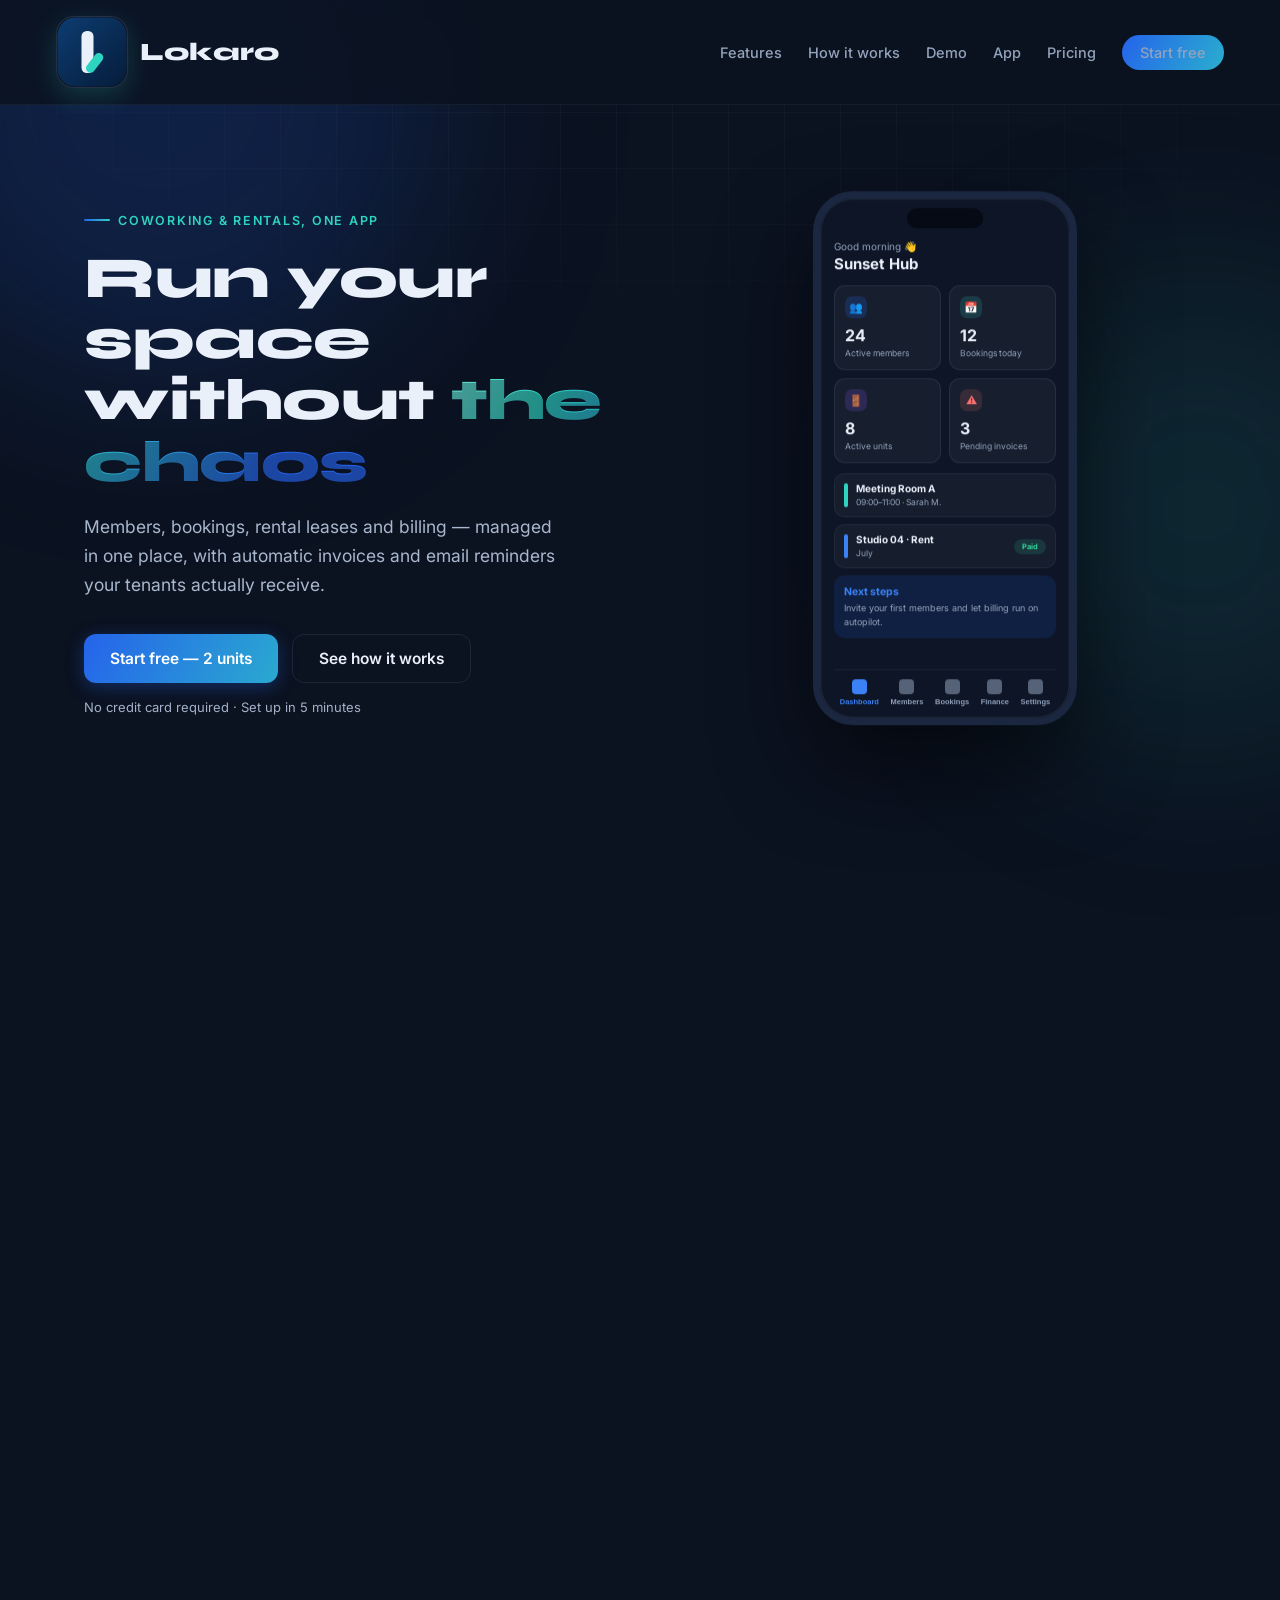
==== index.html @ dc4dde83 "feat: estrutura inicial da landing page Lokaro" ====
﻿<!DOCTYPE html>
<html lang="en">
<head>
<meta charset="UTF-8">
<meta http-equiv="refresh" content="0; url=html/index.html">
<meta name="viewport" content="width=device-width, initial-scale=1.0">
<title>Lokaro</title>
</head>
<body>
<p>Redirecting to <a href="html/index.html">html/index.html</a>...</p>
</body>
</html>
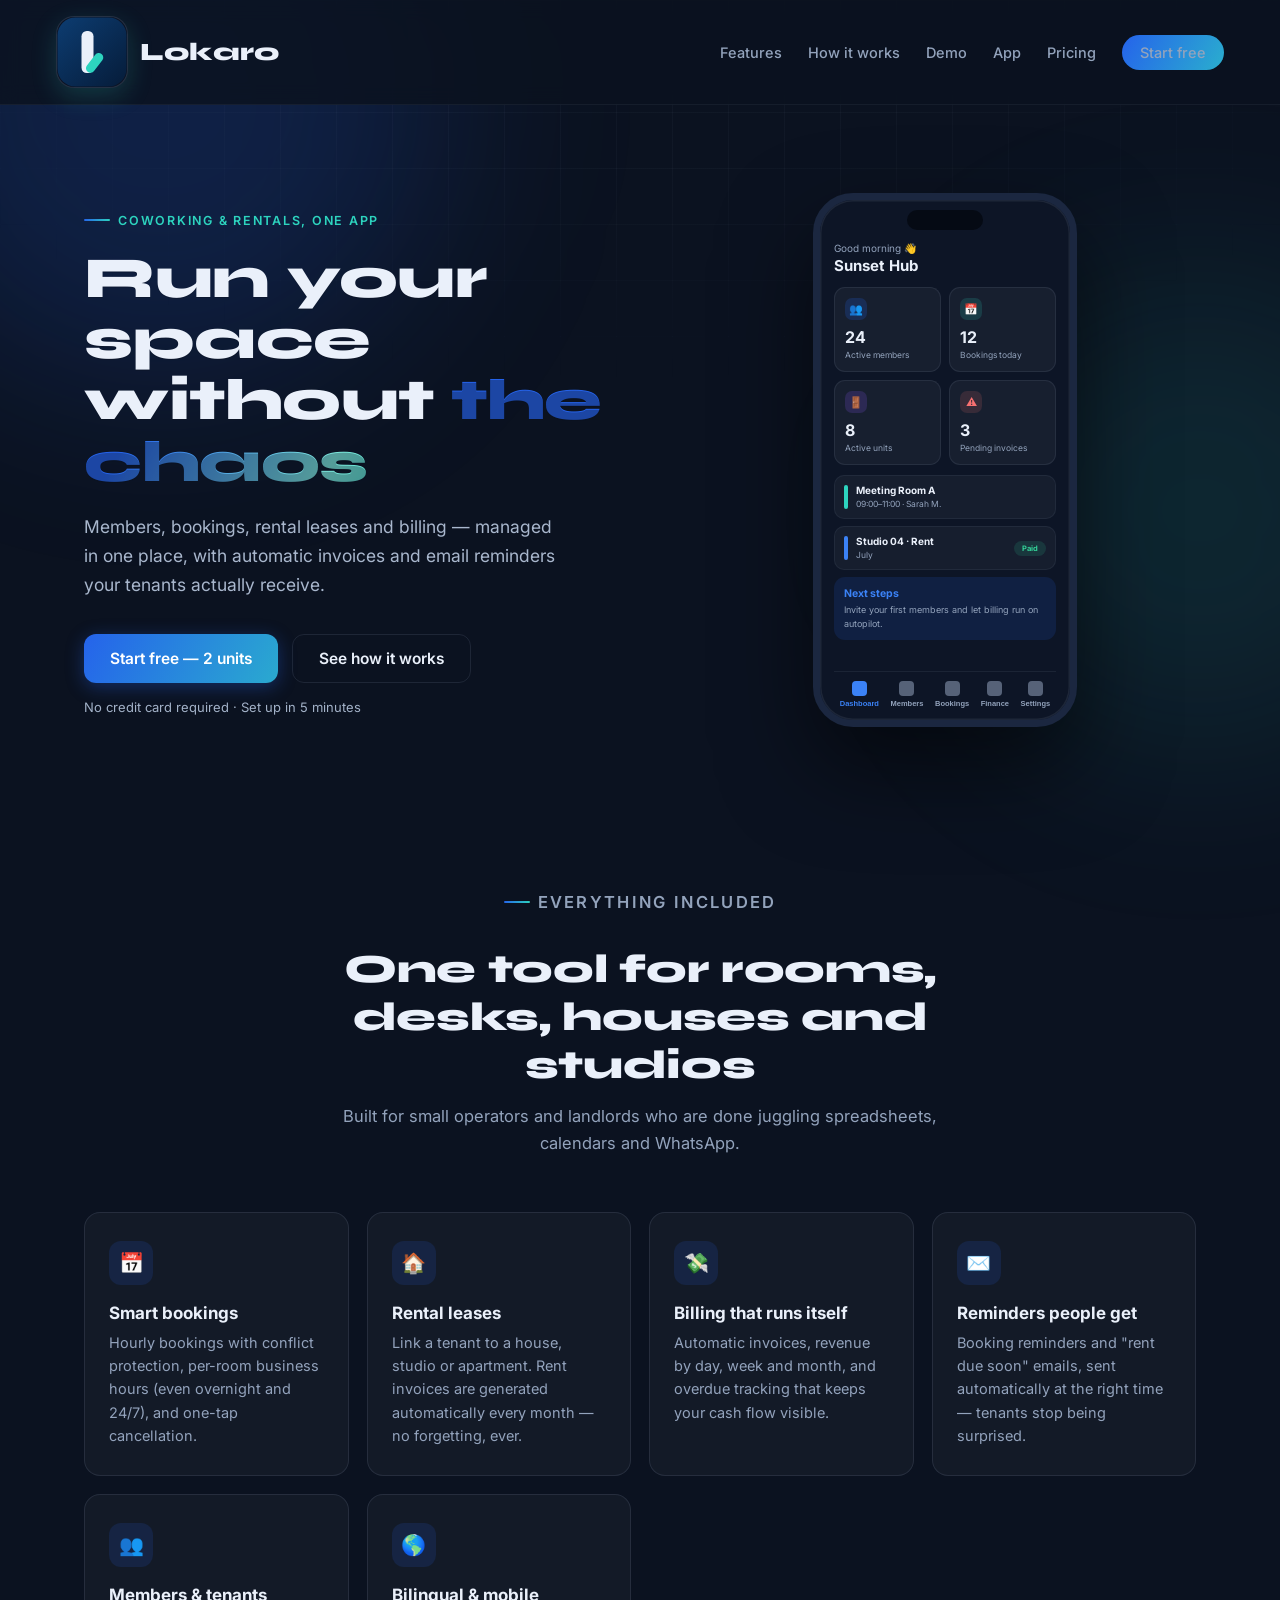
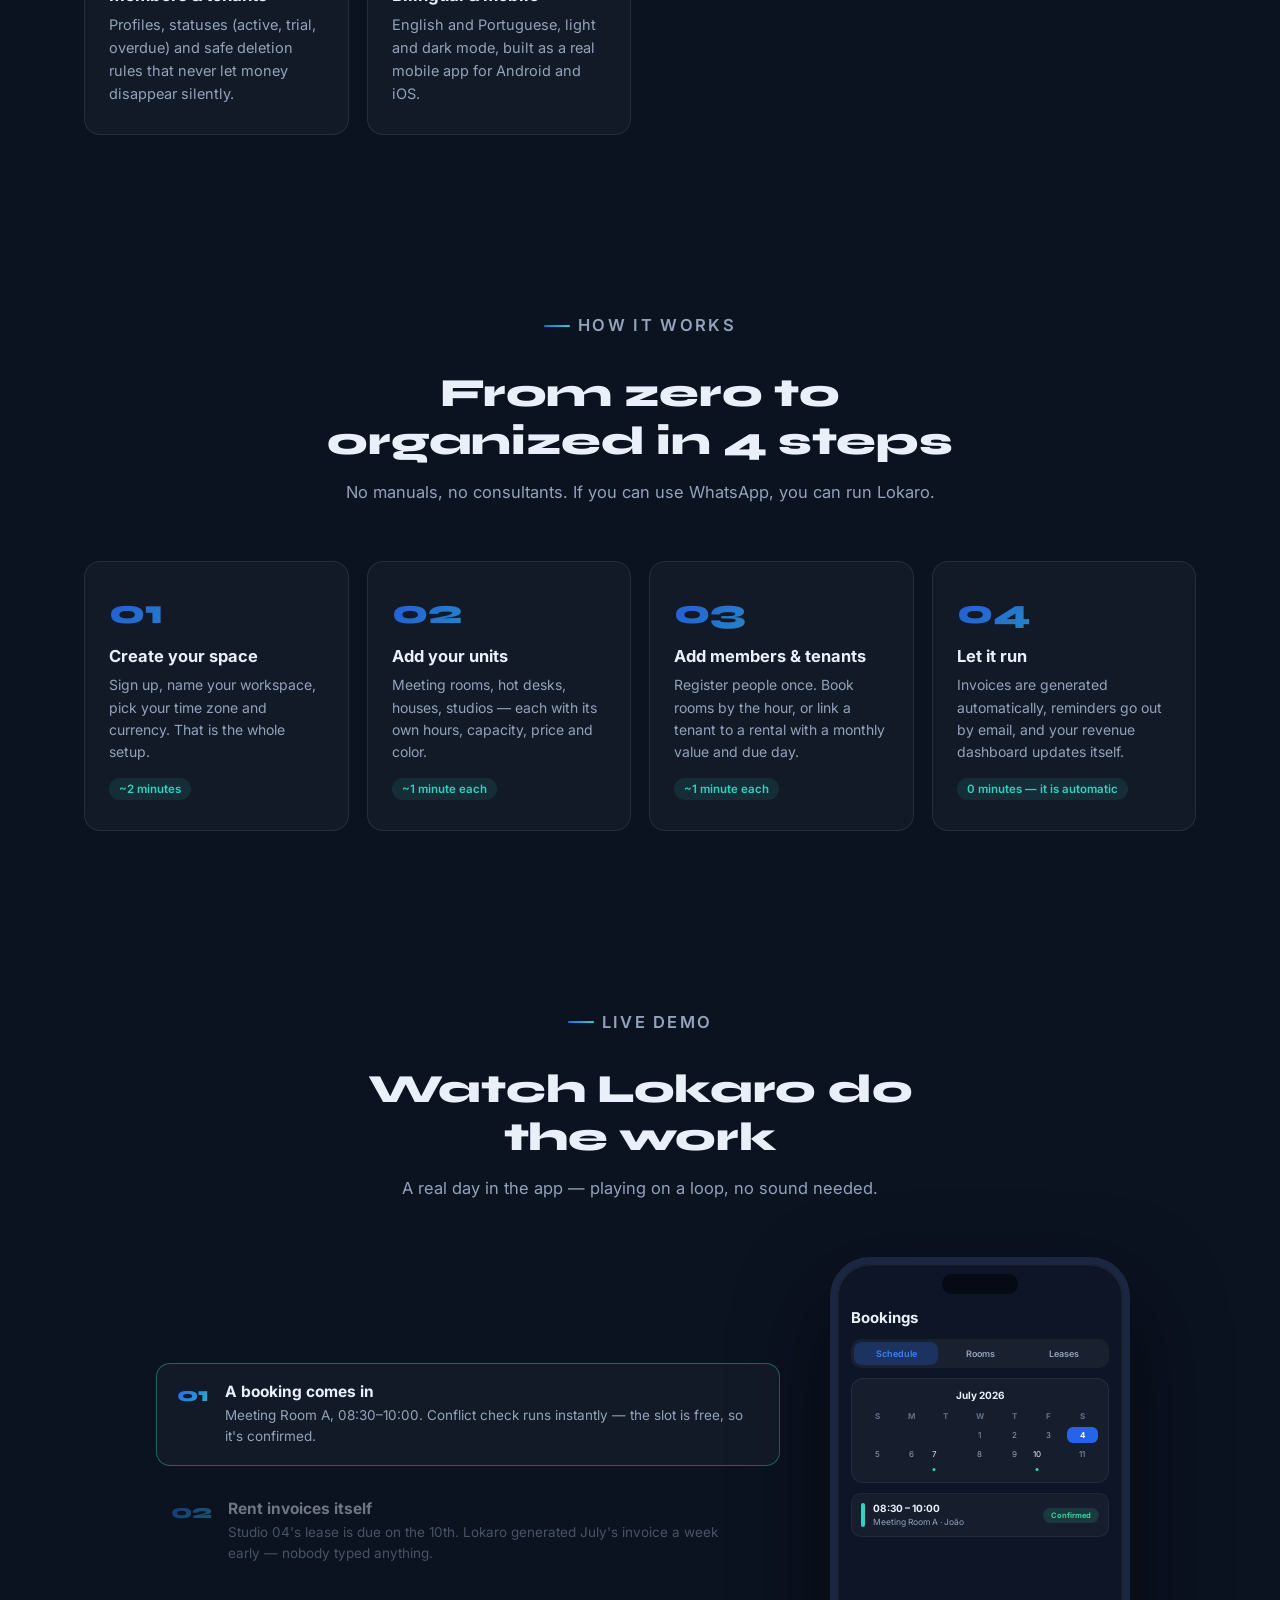
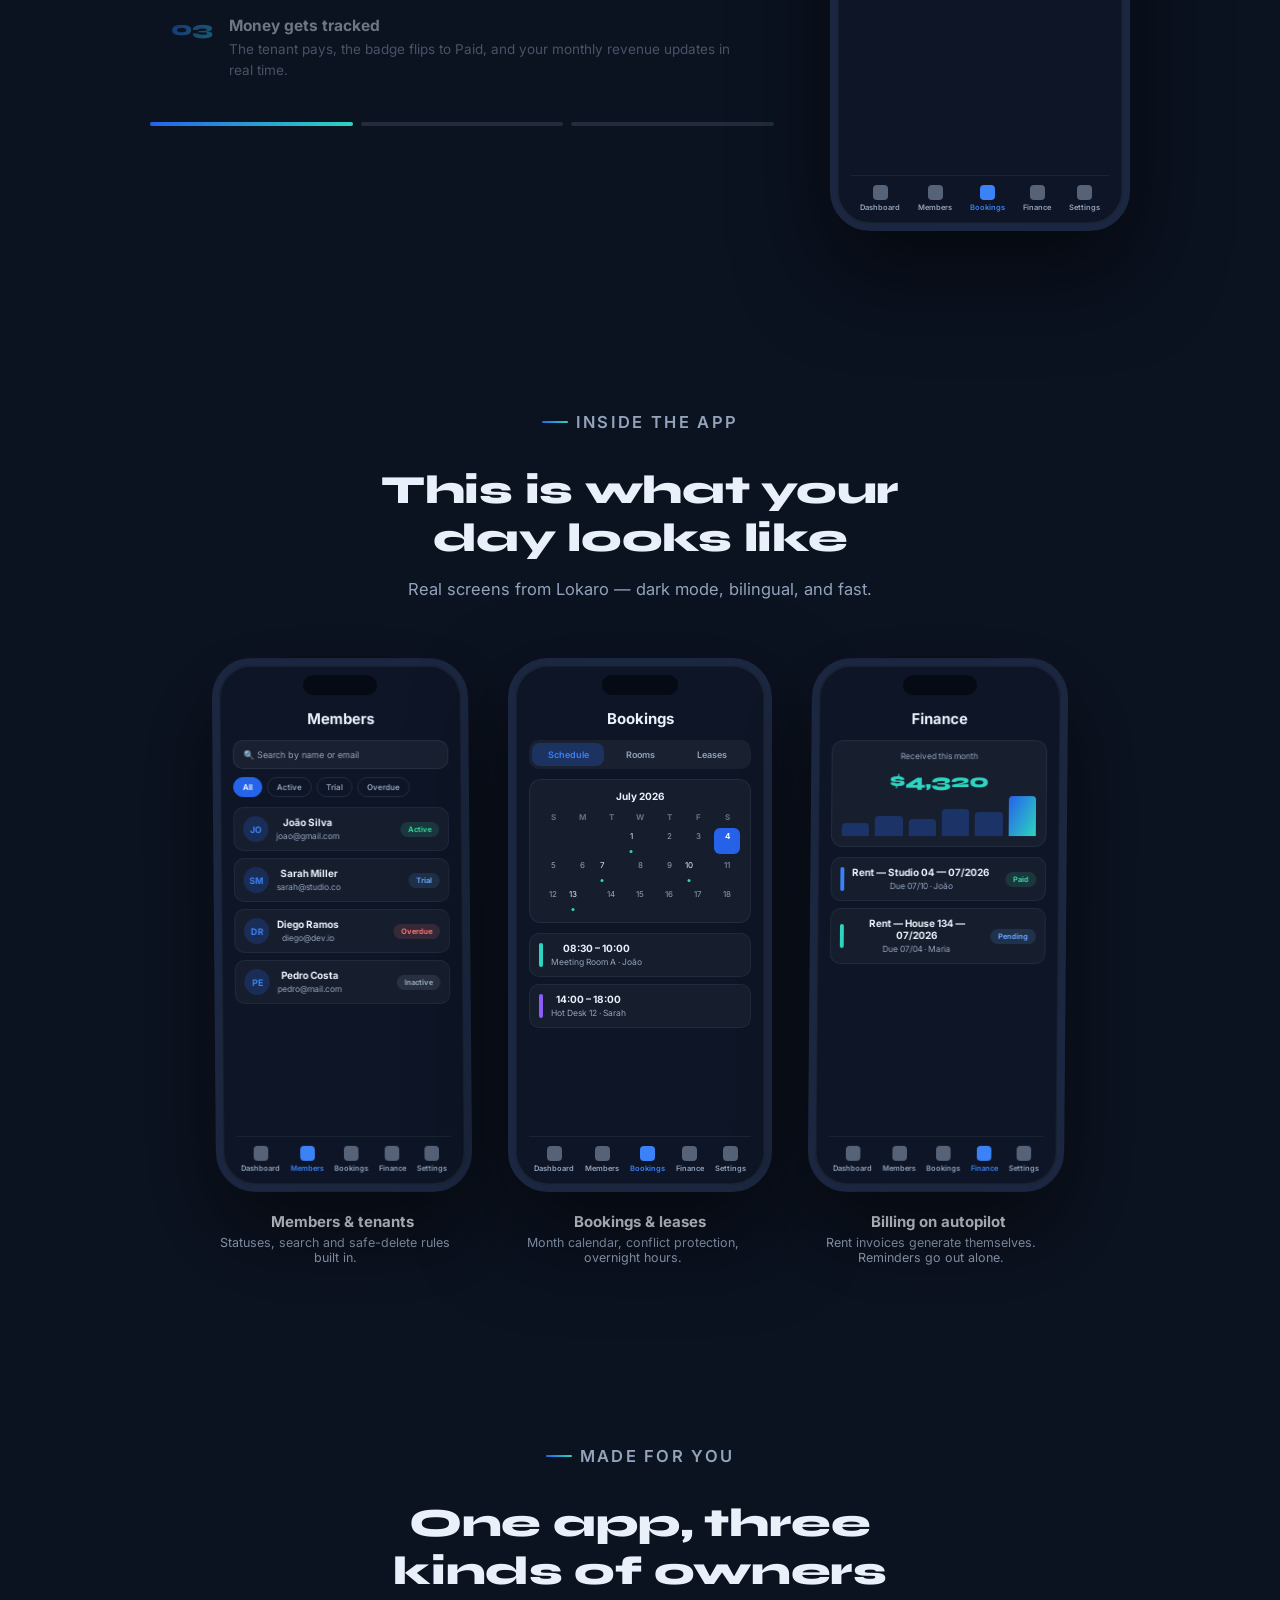
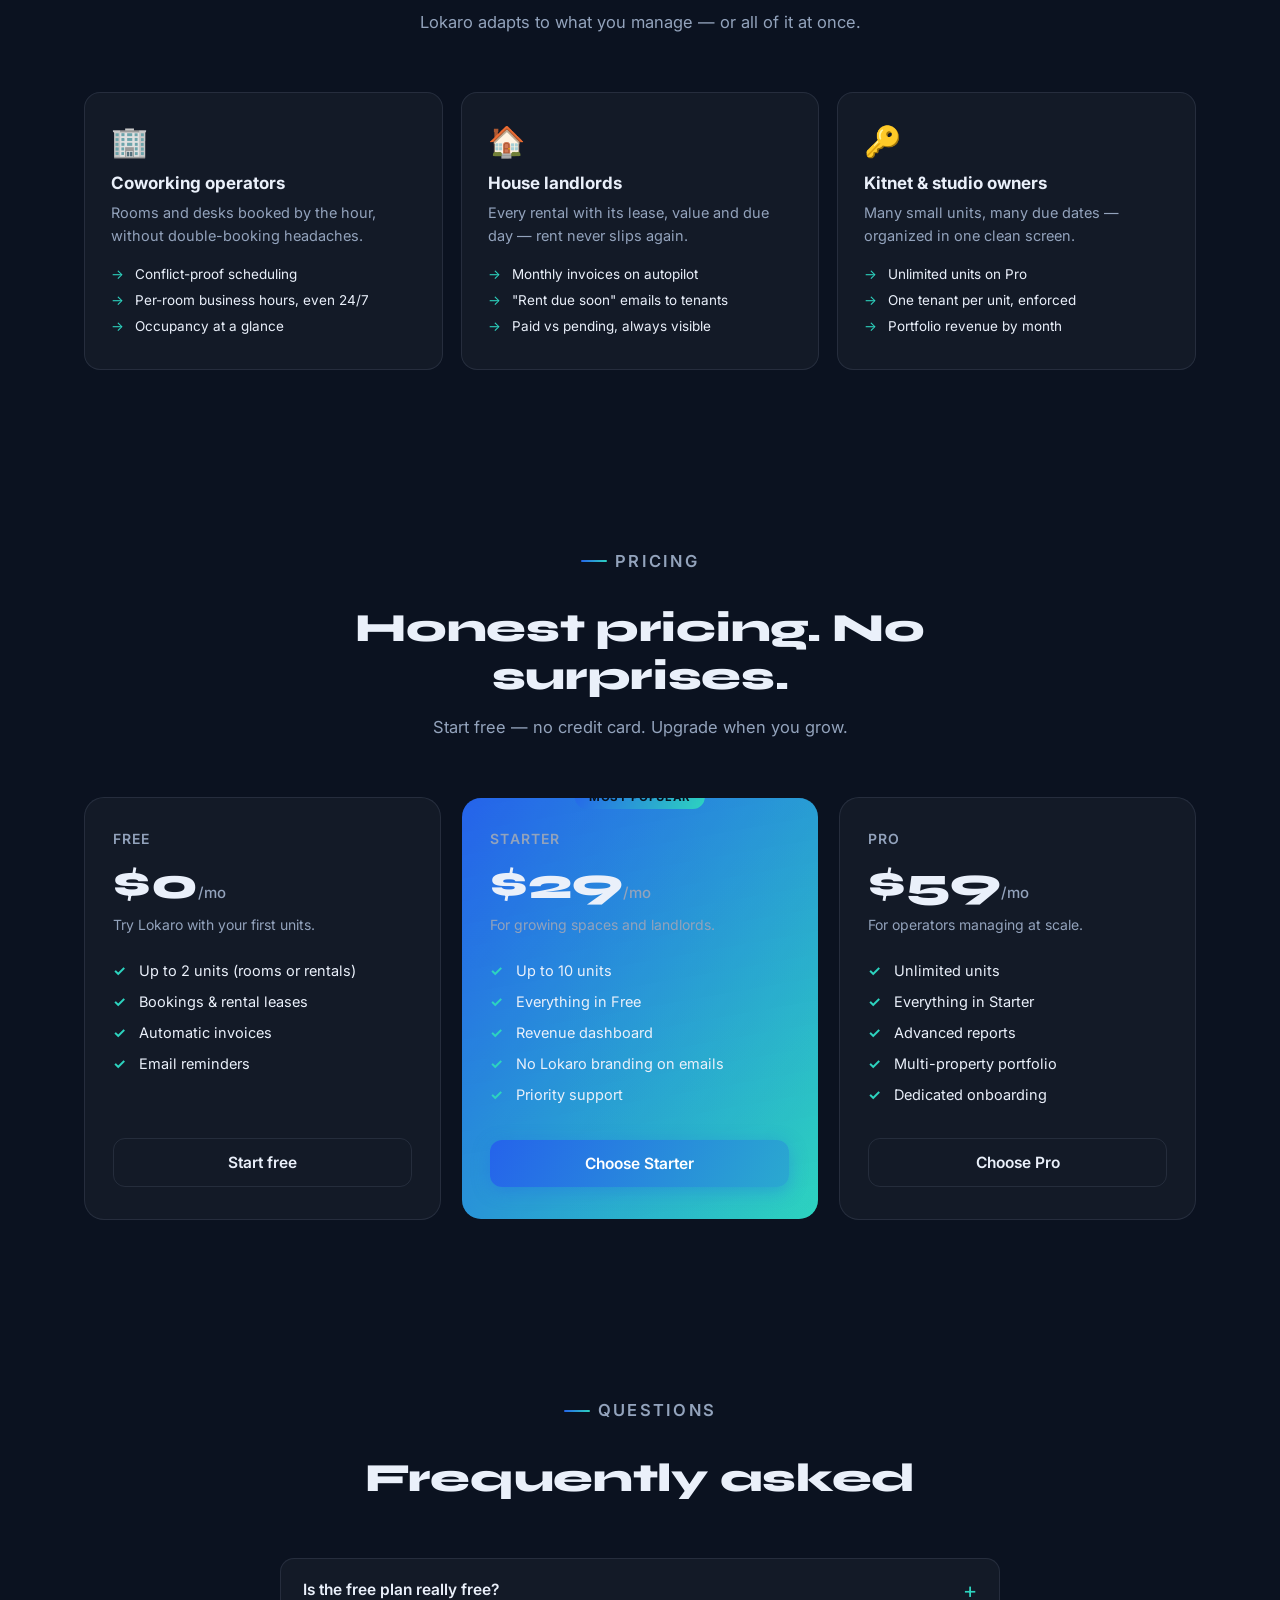
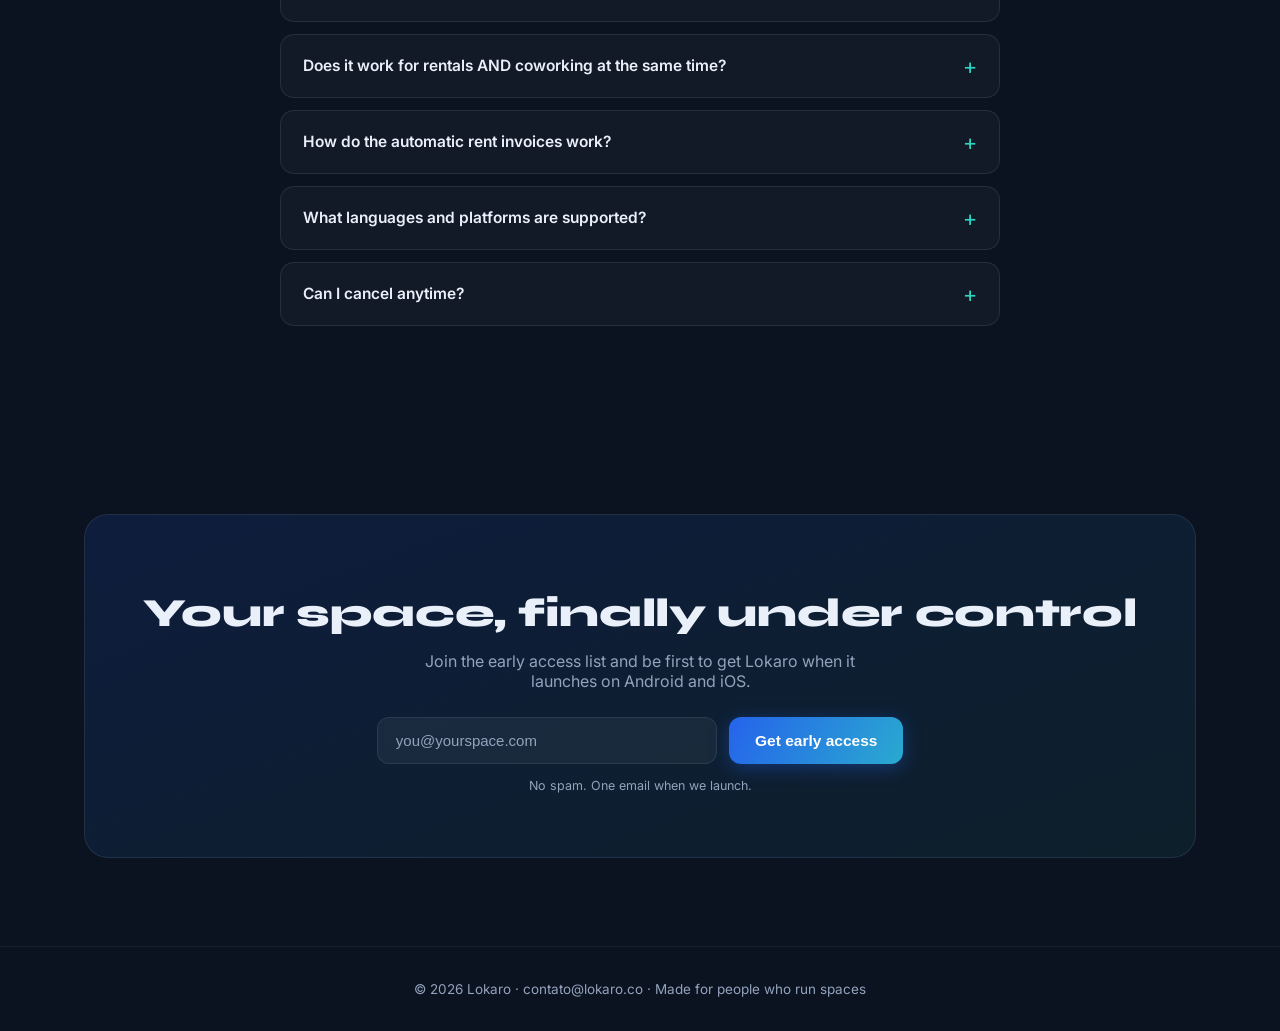
==== commit 46c496d1: "fix: servir home na raiz e redirecionar /html para /" ====
--- a/index.html
+++ b/index.html
@@ -2,11 +2,479 @@
 <html lang="en">
 <head>
 <meta charset="UTF-8">
-<meta http-equiv="refresh" content="0; url=html/index.html">
 <meta name="viewport" content="width=device-width, initial-scale=1.0">
-<title>Lokaro</title>
+<title>Lokaro — Run your coworking space and rentals without the chaos</title>
+<meta name="description" content="Lokaro manages members, bookings, rental leases and billing for coworking spaces and small landlords. Start free.">
+<link rel="preconnect" href="https://fonts.googleapis.com">
+<link rel="preconnect" href="https://fonts.gstatic.com" crossorigin>
+<link href="https://fonts.googleapis.com/css2?family=Syne:wght@700;800&family=Inter:wght@400;500;600;700&display=swap" rel="stylesheet">
+<link rel="stylesheet" href="css/style.css">
 </head>
 <body>
-<p>Redirecting to <a href="html/index.html">html/index.html</a>...</p>
+<div class="scrollbar-top" id="scrollbar"></div>
+<div class="glow g1"></div><div class="glow g2"></div><div class="grid-bg"></div>
+
+<nav>
+  <a class="brand" href="#top">
+    <img class="logo" alt="Lokaro" src="assets/images/logo.svg">
+    <span>Lokaro</span>
+  </a>
+  <div class="nav-links">
+    <a href="#features">Features</a>
+    <a href="#how">How it works</a>
+    <a href="#demo">Demo</a>
+    <a href="#inside">App</a>
+    <a href="#pricing">Pricing</a>
+    <a href="#waitlist" class="nav-cta">Start free</a>
+  </div>
+</nav>
+
+<header class="hero" id="top">
+  <div>
+    <p class="eyebrow">Coworking &amp; rentals, one app</p>
+    <h1>Run your space without <span class="gword">the chaos</span></h1>
+    <p class="sub">Members, bookings, rental leases and billing — managed in one place, with automatic invoices and email reminders your tenants actually receive.</p>
+    <div class="cta-row">
+      <a class="btn primary" href="#pricing">Start free — 2 units</a>
+      <a class="btn ghost" href="#features">See how it works</a>
+    </div>
+    <p class="hero-note">No credit card required · Set up in 5 minutes</p>
+  </div>
+
+  <div class="mock" aria-hidden="true">
+    <div class="phone phone-app" style="margin:0 auto">
+      <div class="pscreen">
+        <div class="pviews">
+          <div class="pview on" data-view="dashboard">
+            <p class="pgreet">Good morning 👋</p>
+            <p class="ptitle">Sunset Hub</p>
+            <div class="pkpis">
+              <div class="pkpi spot"><div class="pi" style="background:rgba(37,99,235,.2);color:#60A5FA">👥</div><b>24</b><span>Active members</span></div>
+              <div class="pkpi spot"><div class="pi" style="background:rgba(45,212,191,.16);color:#2DD4BF">📅</div><b>12</b><span>Bookings today</span></div>
+              <div class="pkpi spot"><div class="pi" style="background:rgba(139,92,246,.18);color:#A78BFA">🚪</div><b>8</b><span>Active units</span></div>
+              <div class="pkpi spot"><div class="pi" style="background:rgba(248,113,113,.14);color:#F87171">⚠️</div><b>3</b><span>Pending invoices</span></div>
+            </div>
+            <div class="prow"><div class="pbar" style="background:#2DD4BF"></div><div><b>Meeting Room A</b><small>09:00–11:00 · Sarah M.</small></div></div>
+            <div class="prow"><div class="pbar" style="background:#3B82F6"></div><div><b>Studio 04 · Rent</b><small>July</small></div><span class="pbadge g">Paid</span></div>
+            <div class="pcardinfo"><b>Next steps</b><p>Invite your first members and let billing run on autopilot.</p></div>
+          </div>
+
+          <div class="pview" data-view="members">
+            <p class="ptitle">Members</p>
+            <div class="psearch">🔍 Search by name or email</div>
+            <div class="pchips"><span class="pchip on">All</span><span class="pchip">Active</span><span class="pchip">Trial</span><span class="pchip">Overdue</span></div>
+            <div class="prow"><div class="pav">JO</div><div><b>João Silva</b><small>joao@gmail.com</small></div><span class="pbadge g">Active</span></div>
+            <div class="prow"><div class="pav">SM</div><div><b>Sarah Miller</b><small>sarah@studio.co</small></div><span class="pbadge b">Trial</span></div>
+            <div class="prow"><div class="pav">DR</div><div><b>Diego Ramos</b><small>diego@dev.io</small></div><span class="pbadge r">Overdue</span></div>
+          </div>
+
+          <div class="pview" data-view="bookings">
+            <p class="ptitle">Bookings</p>
+            <div class="pseg"><span class="on">Schedule</span><span>Rooms</span><span>Leases</span></div>
+            <div class="pcal">
+              <p class="pmon">July 2026</p>
+              <div class="pdays">
+                <span class="pd hd">S</span><span class="pd hd">M</span><span class="pd hd">T</span><span class="pd hd">W</span><span class="pd hd">T</span><span class="pd hd">F</span><span class="pd hd">S</span>
+                <span class="pd"></span><span class="pd"></span><span class="pd"></span><span class="pd dot">1</span><span class="pd">2</span><span class="pd">3</span><span class="pd sel">4</span>
+                <span class="pd">5</span><span class="pd">6</span><span class="pd dot">7</span><span class="pd">8</span><span class="pd">9</span><span class="pd dot">10</span><span class="pd">11</span>
+              </div>
+            </div>
+            <div class="prow"><div class="pbar" style="background:#2DD4BF"></div><div><b>08:30 – 10:00</b><small>Meeting Room A · João</small></div></div>
+            <div class="prow"><div class="pbar" style="background:#8B5CF6"></div><div><b>14:00 – 18:00</b><small>Hot Desk 12 · Sarah</small></div></div>
+          </div>
+
+          <div class="pview fin" data-view="finance">
+            <p class="ptitle">Finance</p>
+            <div class="prev">
+              <p class="rl">Received this month</p>
+              <p class="rv" style="color:#2DD4BF">$4,320</p>
+              <div class="pbars"><i style="height:30%"></i><i style="height:45%"></i><i style="height:38%"></i><i style="height:62%"></i><i style="height:55%"></i><i class="hi" style="height:92%"></i></div>
+            </div>
+            <div class="prow"><div class="pbar" style="background:#3B82F6"></div><div><b>Rent — Studio 04 — 07/2026</b><small>Due 07/10 · João</small></div><span class="pbadge g">Paid</span></div>
+            <div class="prow"><div class="pbar" style="background:#2DD4BF"></div><div><b>Rent — House 134 — 07/2026</b><small>Due 07/04 · Maria</small></div><span class="pbadge b">Pending</span></div>
+          </div>
+
+          <div class="pview" data-view="settings">
+            <p class="ptitle">Settings</p>
+            <div class="pkpi"><div class="pi" style="background:rgba(37,99,235,.2);color:#60A5FA">🌐</div><b>Language</b><span>English / Português</span></div>
+            <div class="pkpi" style="margin-top:8px"><div class="pi" style="background:rgba(45,212,191,.16);color:#2DD4BF">🔔</div><b>Reminders</b><span>Email notifications: On</span></div>
+            <div class="pkpi" style="margin-top:8px"><div class="pi" style="background:rgba(248,113,113,.14);color:#F87171">🔒</div><b>Security</b><span>2FA recommended</span></div>
+            <div class="pcardinfo" style="margin-top:10px"><b>Plan</b><p>Starter · 10 units · Next billing on Jul 20</p></div>
+          </div>
+        </div>
+
+        <div class="ptabs">
+          <button class="ptab ptab-btn on" data-target="dashboard" type="button"><i></i>Dashboard</button>
+          <button class="ptab ptab-btn" data-target="members" type="button"><i></i>Members</button>
+          <button class="ptab ptab-btn" data-target="bookings" type="button"><i></i>Bookings</button>
+          <button class="ptab ptab-btn" data-target="finance" type="button"><i></i>Finance</button>
+          <button class="ptab ptab-btn" data-target="settings" type="button"><i></i>Settings</button>
+        </div>
+      </div>
+    </div>
+  </div>
+  </header>
+
+<section id="features">
+  <div class="sec-head reveal">
+    <p class="eyebrow" style="justify-content:center">Everything included</p>
+    <h2>One tool for rooms, desks, houses and studios</h2>
+    <p>Built for small operators and landlords who are done juggling spreadsheets, calendars and WhatsApp.</p>
+  </div>
+  <div class="features">
+    <div class="feat reveal spot"><div class="ico">📅</div><h3>Smart bookings</h3><p>Hourly bookings with conflict protection, per-room business hours (even overnight and 24/7), and one-tap cancellation.</p></div>
+    <div class="feat reveal spot"><div class="ico">🏠</div><h3>Rental leases</h3><p>Link a tenant to a house, studio or apartment. Rent invoices are generated automatically every month — no forgetting, ever.</p></div>
+    <div class="feat reveal spot"><div class="ico">💸</div><h3>Billing that runs itself</h3><p>Automatic invoices, revenue by day, week and month, and overdue tracking that keeps your cash flow visible.</p></div>
+    <div class="feat reveal spot"><div class="ico">✉️</div><h3>Reminders people get</h3><p>Booking reminders and "rent due soon" emails, sent automatically at the right time — tenants stop being surprised.</p></div>
+    <div class="feat reveal spot"><div class="ico">👥</div><h3>Members &amp; tenants</h3><p>Profiles, statuses (active, trial, overdue) and safe deletion rules that never let money disappear silently.</p></div>
+    <div class="feat reveal spot"><div class="ico">🌎</div><h3>Bilingual &amp; mobile</h3><p>English and Portuguese, light and dark mode, built as a real mobile app for Android and iOS.</p></div>
+  </div>
+</section>
+
+
+<section id="how">
+  <div class="sec-head reveal">
+    <p class="eyebrow" style="justify-content:center">How it works</p>
+    <h2>From zero to organized in 4 steps</h2>
+    <p>No manuals, no consultants. If you can use WhatsApp, you can run Lokaro.</p>
+  </div>
+  <div class="steps">
+    <div class="step reveal spot">
+      <h3>Create your space</h3>
+      <p>Sign up, name your workspace, pick your time zone and currency. That is the whole setup.</p>
+      <span class="stime">~2 minutes</span>
+    </div>
+    <div class="step reveal spot">
+      <h3>Add your units</h3>
+      <p>Meeting rooms, hot desks, houses, studios — each with its own hours, capacity, price and color.</p>
+      <span class="stime">~1 minute each</span>
+    </div>
+    <div class="step reveal spot">
+      <h3>Add members &amp; tenants</h3>
+      <p>Register people once. Book rooms by the hour, or link a tenant to a rental with a monthly value and due day.</p>
+      <span class="stime">~1 minute each</span>
+    </div>
+    <div class="step reveal spot">
+      <h3>Let it run</h3>
+      <p>Invoices are generated automatically, reminders go out by email, and your revenue dashboard updates itself.</p>
+      <span class="stime">0 minutes — it is automatic</span>
+    </div>
+  </div>
+</section>
+
+
+<section id="demo">
+  <div class="sec-head reveal">
+    <p class="eyebrow" style="justify-content:center">Live demo</p>
+    <h2>Watch Lokaro do the work</h2>
+    <p>A real day in the app — playing on a loop, no sound needed.</p>
+  </div>
+    <div class="demo-wrap reveal">
+    <div>
+      <div class="demo-steps">
+        <div class="dstep spot" data-step="0">
+          <span class="dn">01</span>
+          <div><h3>A booking comes in</h3><p>Meeting Room A, 08:30–10:00. Conflict check runs instantly — the slot is free, so it's confirmed.</p></div>
+        </div>
+        <div class="dstep spot" data-step="1">
+          <span class="dn">02</span>
+          <div><h3>Rent invoices itself</h3><p>Studio 04's lease is due on the 10th. Lokaro generated July's invoice a week early — nobody typed anything.</p></div>
+        </div>
+        <div class="dstep spot" data-step="2">
+          <span class="dn">03</span>
+          <div><h3>Money gets tracked</h3><p>The tenant pays, the badge flips to Paid, and your monthly revenue updates in real time.</p></div>
+        </div>
+      </div>
+      <div class="demo-progress"><i></i><i></i><i></i></div>
+    </div>
+
+    <div class="phone demo-phone">
+      <div class="pscreen">
+
+        <!-- Cena 1: reserva chegando -->
+        <div class="scene" data-scene="0">
+          <p class="ptitle">Bookings</p>
+          <div class="pseg"><span class="on">Schedule</span><span>Rooms</span><span>Leases</span></div>
+          <div class="pcal">
+            <p class="pmon">July 2026</p>
+            <div class="pdays">
+              <span class="pd hd">S</span><span class="pd hd">M</span><span class="pd hd">T</span><span class="pd hd">W</span><span class="pd hd">T</span><span class="pd hd">F</span><span class="pd hd">S</span>
+              <span class="pd"></span><span class="pd"></span><span class="pd"></span><span class="pd">1</span><span class="pd">2</span><span class="pd">3</span><span class="pd sel">4</span>
+              <span class="pd">5</span><span class="pd">6</span><span class="pd dot">7</span><span class="pd">8</span><span class="pd">9</span><span class="pd dot">10</span><span class="pd">11</span>
+            </div>
+          </div>
+          <div class="prow rowin"><div class="pbar" style="background:#2DD4BF"></div><div><b>08:30 – 10:00</b><small>Meeting Room A · João</small></div><span class="pbadge g">Confirmed</span></div>
+          <span class="tap" style="bottom:118px;right:26px"></span>
+          <div class="ptabs">
+            <span class="ptab"><i></i>Dashboard</span>
+            <span class="ptab"><i></i>Members</span>
+            <span class="ptab on"><i></i>Bookings</span>
+            <span class="ptab"><i></i>Finance</span>
+            <span class="ptab"><i></i>Settings</span>
+          </div>
+        </div>
+
+        <!-- Cena 2: fatura de aluguel nascendo -->
+        <div class="scene" data-scene="1">
+          <p class="ptitle">Finance</p>
+          <div class="pcardinfo"><b>Automatic billing</b><p>Lease found · Studio 04 · due day 10 → generating July's invoice…</p></div>
+          <div class="prow"><div class="pbar" style="background:#8B5CF6"></div><div><b>Rent — House 134 — 07/2026</b><small>Due 07/04 · Maria</small></div><span class="pbadge g">Paid</span></div>
+          <div class="prow rowin"><div class="pbar" style="background:#3B82F6"></div><div><b>Rent — Studio 04 — 07/2026</b><small>Due 07/10 · João</small></div><span class="pbadge b">Pending</span></div>
+          <span class="tap" style="top:190px;left:40px"></span>
+          <div class="ptabs">
+            <span class="ptab"><i></i>Dashboard</span>
+            <span class="ptab"><i></i>Members</span>
+            <span class="ptab"><i></i>Bookings</span>
+            <span class="ptab on"><i></i>Finance</span>
+            <span class="ptab"><i></i>Settings</span>
+          </div>
+        </div>
+
+        <!-- Cena 3: pagamento e receita subindo -->
+        <div class="scene" data-scene="2">
+          <p class="ptitle">Finance</p>
+          <div class="prev">
+            <p class="rl">Received this month</p>
+            <p class="rv" style="color:#2DD4BF">$<span id="rvCount">0</span></p>
+            <div class="pbars">
+              <i style="height:30%"></i><i style="height:45%"></i><i style="height:38%"></i>
+              <i style="height:62%"></i><i style="height:55%"></i><i class="hi growbar" style="height:92%"></i>
+            </div>
+          </div>
+          <div class="prow flipbadge"><div class="pbar" style="background:#3B82F6"></div><div><b>Rent — Studio 04 — 07/2026</b><small>Due 07/10 · João</small></div><span class="pbadge b pb-pending">Pending</span><span class="pbadge g pb-paid">Paid</span></div>
+          <span class="tap" style="top:236px;right:30px"></span>
+          <div class="ptabs">
+            <span class="ptab"><i></i>Dashboard</span>
+            <span class="ptab"><i></i>Members</span>
+            <span class="ptab"><i></i>Bookings</span>
+            <span class="ptab on"><i></i>Finance</span>
+            <span class="ptab"><i></i>Settings</span>
+          </div>
+        </div>
+
+      </div>
+    </div>
+  </div>
+</section>
+
+<section id="inside">
+  <div class="sec-head reveal">
+    <p class="eyebrow" style="justify-content:center">Inside the app</p>
+    <h2>This is what your day looks like</h2>
+    <p>Real screens from Lokaro — dark mode, bilingual, and fast.</p>
+  </div>
+  <div class="showcase reveal">
+
+    <div class="show-item">
+      <div class="phone"><div class="pscreen">
+        <p class="ptitle">Members</p>
+        <div class="psearch">🔍 Search by name or email</div>
+        <div class="pchips"><span class="pchip on">All</span><span class="pchip">Active</span><span class="pchip">Trial</span><span class="pchip">Overdue</span></div>
+        <div class="prow"><div class="pav">JO</div><div><b>João Silva</b><small>joao@gmail.com</small></div><span class="pbadge g">Active</span></div>
+        <div class="prow"><div class="pav">SM</div><div><b>Sarah Miller</b><small>sarah@studio.co</small></div><span class="pbadge b">Trial</span></div>
+        <div class="prow"><div class="pav">DR</div><div><b>Diego Ramos</b><small>diego@dev.io</small></div><span class="pbadge r">Overdue</span></div>
+        <div class="prow"><div class="pav">PE</div><div><b>Pedro Costa</b><small>pedro@mail.com</small></div><span class="pbadge gr">Inactive</span></div>
+        <div class="ptabs">
+          <span class="ptab"><i></i>Dashboard</span>
+          <span class="ptab on"><i></i>Members</span>
+          <span class="ptab"><i></i>Bookings</span>
+          <span class="ptab"><i></i>Finance</span>
+          <span class="ptab"><i></i>Settings</span>
+        </div>
+      </div></div>
+      <p class="show-cap">Members &amp; tenants<small>Statuses, search and safe-delete rules built in.</small></p>
+    </div>
+
+    <div class="show-item">
+      <div class="phone"><div class="pscreen">
+        <p class="ptitle">Bookings</p>
+        <div class="pseg"><span class="on">Schedule</span><span>Rooms</span><span>Leases</span></div>
+        <div class="pcal">
+          <p class="pmon">July 2026</p>
+          <div class="pdays">
+            <span class="pd hd">S</span><span class="pd hd">M</span><span class="pd hd">T</span><span class="pd hd">W</span><span class="pd hd">T</span><span class="pd hd">F</span><span class="pd hd">S</span>
+            <span class="pd"></span><span class="pd"></span><span class="pd"></span><span class="pd dot">1</span><span class="pd">2</span><span class="pd">3</span><span class="pd sel">4</span>
+            <span class="pd">5</span><span class="pd">6</span><span class="pd dot">7</span><span class="pd">8</span><span class="pd">9</span><span class="pd dot">10</span><span class="pd">11</span>
+            <span class="pd">12</span><span class="pd dot">13</span><span class="pd">14</span><span class="pd">15</span><span class="pd">16</span><span class="pd">17</span><span class="pd">18</span>
+          </div>
+        </div>
+        <div class="prow"><div class="pbar" style="background:#2DD4BF"></div><div><b>08:30 – 10:00</b><small>Meeting Room A · João</small></div></div>
+        <div class="prow"><div class="pbar" style="background:#8B5CF6"></div><div><b>14:00 – 18:00</b><small>Hot Desk 12 · Sarah</small></div></div>
+        <div class="ptabs">
+          <span class="ptab"><i></i>Dashboard</span>
+          <span class="ptab"><i></i>Members</span>
+          <span class="ptab on"><i></i>Bookings</span>
+          <span class="ptab"><i></i>Finance</span>
+          <span class="ptab"><i></i>Settings</span>
+        </div>
+      </div></div>
+      <p class="show-cap">Bookings &amp; leases<small>Month calendar, conflict protection, overnight hours.</small></p>
+    </div>
+
+    <div class="show-item">
+      <div class="phone"><div class="pscreen">
+        <p class="ptitle">Finance</p>
+        <div class="prev">
+          <p class="rl">Received this month</p>
+          <p class="rv" style="color:#2DD4BF">$4,320</p>
+          <div class="pbars"><i style="height:30%"></i><i style="height:45%"></i><i style="height:38%"></i><i style="height:62%"></i><i style="height:55%"></i><i class="hi" style="height:92%"></i></div>
+        </div>
+        <div class="prow"><div class="pbar" style="background:#3B82F6"></div><div><b>Rent — Studio 04 — 07/2026</b><small>Due 07/10 · João</small></div><span class="pbadge g">Paid</span></div>
+        <div class="prow"><div class="pbar" style="background:#2DD4BF"></div><div><b>Rent — House 134 — 07/2026</b><small>Due 07/04 · Maria</small></div><span class="pbadge b">Pending</span></div>
+        <div class="ptabs">
+          <span class="ptab"><i></i>Dashboard</span>
+          <span class="ptab"><i></i>Members</span>
+          <span class="ptab"><i></i>Bookings</span>
+          <span class="ptab on"><i></i>Finance</span>
+          <span class="ptab"><i></i>Settings</span>
+        </div>
+      </div></div>
+      <p class="show-cap">Billing on autopilot<small>Rent invoices generate themselves. Reminders go out alone.</small></p>
+    </div>
+
+  </div>
+</section>
+
+<section id="who">
+  <div class="sec-head reveal">
+    <p class="eyebrow" style="justify-content:center">Made for you</p>
+    <h2>One app, three kinds of owners</h2>
+    <p>Lokaro adapts to what you manage — or all of it at once.</p>
+  </div>
+  <div class="who">
+    <div class="who-card reveal spot">
+      <span class="wemoji">🏢</span>
+      <h3>Coworking operators</h3>
+      <p>Rooms and desks booked by the hour, without double-booking headaches.</p>
+      <ul>
+        <li>Conflict-proof scheduling</li>
+        <li>Per-room business hours, even 24/7</li>
+        <li>Occupancy at a glance</li>
+      </ul>
+    </div>
+    <div class="who-card reveal spot">
+      <span class="wemoji">🏠</span>
+      <h3>House landlords</h3>
+      <p>Every rental with its lease, value and due day — rent never slips again.</p>
+      <ul>
+        <li>Monthly invoices on autopilot</li>
+        <li>"Rent due soon" emails to tenants</li>
+        <li>Paid vs pending, always visible</li>
+      </ul>
+    </div>
+    <div class="who-card reveal spot">
+      <span class="wemoji">🔑</span>
+      <h3>Kitnet &amp; studio owners</h3>
+      <p>Many small units, many due dates — organized in one clean screen.</p>
+      <ul>
+        <li>Unlimited units on Pro</li>
+        <li>One tenant per unit, enforced</li>
+        <li>Portfolio revenue by month</li>
+      </ul>
+    </div>
+  </div>
+</section>
+
+<section id="pricing">
+  <div class="sec-head reveal">
+    <p class="eyebrow" style="justify-content:center">Pricing</p>
+    <h2>Honest pricing. No surprises.</h2>
+    <p>Start free — no credit card. Upgrade when you grow.</p>
+  </div>
+  <div class="pricing">
+    <div class="plan reveal spot">
+      <div class="pname">Free</div>
+      <div class="price">$0<span>/mo</span></div>
+      <p class="pdesc">Try Lokaro with your first units.</p>
+      <ul>
+        <li>Up to 2 units (rooms or rentals)</li>
+        <li>Bookings &amp; rental leases</li>
+        <li>Automatic invoices</li>
+        <li>Email reminders</li>
+      </ul>
+      <a href="#waitlist" class="btn ghost">Start free</a>
+    </div>
+    <div class="plan featured reveal spot">
+      <div class="pop">MOST POPULAR</div>
+      <div class="pname">Starter</div>
+      <div class="price">$29<span>/mo</span></div>
+      <p class="pdesc">For growing spaces and landlords.</p>
+      <ul>
+        <li>Up to 10 units</li>
+        <li>Everything in Free</li>
+        <li>Revenue dashboard</li>
+        <li>No Lokaro branding on emails</li>
+        <li>Priority support</li>
+      </ul>
+      <!-- TROQUE o href pelo Payment Link do Stripe (Starter) -->
+      <a href="#waitlist" class="btn primary">Choose Starter</a>
+    </div>
+    <div class="plan reveal spot">
+      <div class="pname">Pro</div>
+      <div class="price">$59<span>/mo</span></div>
+      <p class="pdesc">For operators managing at scale.</p>
+      <ul>
+        <li>Unlimited units</li>
+        <li>Everything in Starter</li>
+        <li>Advanced reports</li>
+        <li>Multi-property portfolio</li>
+        <li>Dedicated onboarding</li>
+      </ul>
+      <!-- TROQUE o href pelo Payment Link do Stripe (Pro) -->
+      <a href="#waitlist" class="btn ghost">Choose Pro</a>
+    </div>
+  </div>
+</section>
+
+
+<section id="faq">
+  <div class="sec-head reveal">
+    <p class="eyebrow" style="justify-content:center">Questions</p>
+    <h2>Frequently asked</h2>
+  </div>
+  <div class="faq reveal">
+    <details>
+      <summary>Is the free plan really free?</summary>
+      <p class="fa">Yes. Up to 2 units, forever, with bookings, leases, automatic invoices and email reminders included. No credit card, no trial countdown.</p>
+    </details>
+    <details>
+      <summary>Does it work for rentals AND coworking at the same time?</summary>
+      <p class="fa">Yes — that is the whole point. A unit can be a meeting room booked by the hour or a house with a monthly lease. Both live in the same dashboard and the same billing.</p>
+    </details>
+    <details>
+      <summary>How do the automatic rent invoices work?</summary>
+      <p class="fa">When you create a lease, you set the monthly value and the due day. Lokaro generates the invoice 7 days before it is due, every month, and emails the tenant a reminder 3 days before. You just watch them get paid.</p>
+    </details>
+    <details>
+      <summary>What languages and platforms are supported?</summary>
+      <p class="fa">English and Portuguese, light and dark mode. Lokaro launches as a mobile app for Android and iOS, with the web version available for desktops.</p>
+    </details>
+    <details>
+      <summary>Can I cancel anytime?</summary>
+      <p class="fa">Yes. Downgrade or cancel whenever you want — your data stays and your account simply returns to the Free plan limits.</p>
+    </details>
+  </div>
+</section>
+
+<section id="waitlist">
+  <div class="cta-final reveal">
+    <h2>Your space, finally under control</h2>
+    <p style="color:var(--mut);max-width:460px;margin:10px auto 0">Join the early access list and be first to get Lokaro when it launches on Android and iOS.</p>
+    <form class="wl-form" onsubmit="event.preventDefault();this.innerHTML='<p style=\'color:var(--teal);font-weight:600\'>You are on the list! 🎉</p>'">
+      <input type="email" required placeholder="you@yourspace.com">
+      <button class="btn primary" type="submit">Get early access</button>
+    </form>
+    <p class="form-note">No spam. One email when we launch.</p>
+  </div>
+</section>
+
+<footer>
+  <p>© 2026 Lokaro · <a href="mailto:contato@lokaro.co">contato@lokaro.co</a> · Made for people who run spaces</p>
+</footer>
+
+<script src="js/main.js"></script>
 </body>
 </html>
+
+
+
--- a/css/style.css
+++ b/css/style.css
@@ -0,0 +1,508 @@
+﻿:root{
+  --bg:#0B1220;
+  --bg-soft:#0F192C;
+  --card:rgba(255,255,255,.035);
+  --card-border:rgba(147,163,188,.14);
+  --ink:#EAF0FA;
+  --mut:#93A3BC;
+  --blue:#2563EB;
+  --blue-soft:#3B82F6;
+  --teal:#2DD4BF;
+  --grad:linear-gradient(120deg,#2563EB 0%,#2DD4BF 100%);
+  --radius:16px;
+  --ease:cubic-bezier(.22,.9,.32,1);
+  --ambient-blur:96px;
+  --glass-blur:10px;
+}
+*{margin:0;padding:0;box-sizing:border-box}
+html{scroll-behavior:smooth}
+body{
+  font-family:'Inter',sans-serif;background:var(--bg);color:var(--ink);
+  -webkit-font-smoothing:antialiased;
+  -moz-osx-font-smoothing:grayscale;
+  text-rendering:optimizeLegibility;
+  overflow-x:hidden;
+}
+::selection{background:rgba(45,212,191,.3)}
+
+/* ---------- Ambient background ---------- */
+.glow{position:fixed;border-radius:50%;filter:blur(var(--ambient-blur));pointer-events:none;z-index:0}
+.glow.g1{width:560px;height:560px;top:-180px;left:-120px;background:rgba(37,99,235,.18)}
+.glow.g2{width:480px;height:480px;top:30%;right:-160px;background:rgba(45,212,191,.1)}
+.grid-bg{
+  position:fixed;inset:0;z-index:0;pointer-events:none;
+  background-image:linear-gradient(rgba(147,163,188,.05) 1px,transparent 1px),
+                   linear-gradient(90deg,rgba(147,163,188,.05) 1px,transparent 1px);
+  background-size:56px 56px;
+  opacity:.9;
+  mask-image:radial-gradient(ellipse 90% 60% at 50% 0%,#000 30%,transparent 75%);
+}
+main,header,section,footer{position:relative;z-index:1}
+
+/* ---------- Nav ---------- */
+nav{
+  position:sticky;top:0;z-index:50;
+  display:flex;align-items:center;justify-content:space-between;
+  padding:16px clamp(20px,5vw,56px);
+  background:rgba(11,18,32,.84);backdrop-filter:blur(var(--glass-blur));
+  border-bottom:1px solid rgba(147,163,188,.08);
+}
+.brand{display:flex;align-items:center;gap:12px;text-decoration:none}
+.brand span{font-family:'Syne',sans-serif;font-weight:800;font-size:25px;color:var(--ink);letter-spacing:.2px}
+.logo{
+  width:72px;height:72px;border-radius:18px;flex-shrink:0;
+  object-fit:cover;display:block;
+  box-shadow:0 8px 26px rgba(45,212,191,.2),inset 0 0 0 1px rgba(147,163,188,.2);
+  transition:transform .45s var(--ease),box-shadow .45s var(--ease);
+}
+.brand:hover .logo{transform:rotate(-6deg) scale(1.06);box-shadow:0 10px 34px rgba(45,212,191,.35),inset 0 0 0 1px rgba(147,163,188,.24)}
+.nav-links{display:flex;gap:26px;align-items:center}
+.nav-links a{
+  color:var(--mut);text-decoration:none;font-size:14.5px;font-weight:500;
+  position:relative;transition:color .25s var(--ease);
+}
+.nav-links a::after{
+  content:"";position:absolute;left:0;bottom:-5px;height:2px;width:100%;
+  background:var(--grad);border-radius:2px;transform:scaleX(0);transform-origin:left;
+  transition:transform .3s var(--ease);
+}
+.nav-links a:hover{color:var(--ink)}
+.nav-links a:hover::after{transform:scaleX(1)}
+.nav-cta{
+  padding:9px 18px;border-radius:999px;font-size:14px;font-weight:600;
+  color:#fff;background:var(--grad);background-size:150% 150%;text-decoration:none;
+  transition:background-position .4s var(--ease),transform .25s var(--ease),box-shadow .3s var(--ease);
+}
+.nav-cta:hover{background-position:100% 0;transform:translateY(-2px);box-shadow:0 8px 28px rgba(37,99,235,.45)}
+
+/* ---------- Hero ---------- */
+.hero{
+  max-width:1160px;margin:0 auto;padding:88px 24px 72px;
+  display:grid;grid-template-columns:1.05fr .95fr;gap:56px;align-items:center;
+}
+.eyebrow{
+  display:inline-flex;align-items:center;gap:8px;
+  font-size:12.5px;font-weight:600;letter-spacing:.14em;text-transform:uppercase;
+  color:var(--teal);margin-bottom:20px;
+}
+.eyebrow::before{content:"";width:26px;height:2px;background:var(--grad);border-radius:2px}
+h1{
+  font-family:'Syne',sans-serif;font-weight:800;
+  font-size:clamp(34px,5vw,58px);line-height:1.06;letter-spacing:-.5px;margin-bottom:20px;
+  text-shadow:0 1px 0 rgba(11,18,32,.35);
+}
+h1 .gword{
+  background:var(--grad);-webkit-background-clip:text;background-clip:text;color:transparent;
+}
+.hero p.sub{font-size:17.5px;line-height:1.65;color:#A9B7CD;max-width:480px;margin-bottom:34px}
+.cta-row{display:flex;gap:14px;flex-wrap:wrap}
+.btn{
+  display:inline-flex;align-items:center;gap:8px;
+  padding:14px 26px;border-radius:12px;font-size:15.5px;font-weight:600;
+  text-decoration:none;transition:all .28s var(--ease);cursor:pointer;border:0;
+}
+.btn.primary{
+  color:#fff;background:var(--grad);background-size:160% 160%;
+  box-shadow:0 4px 18px rgba(37,99,235,.35);
+}
+.btn.primary:hover{
+  background-position:100% 0;transform:translateY(-3px);
+  box-shadow:0 12px 34px rgba(45,212,191,.4);
+}
+.btn.ghost{
+  color:var(--ink);background:transparent;border:1.5px solid var(--card-border);
+}
+.btn.ghost:hover{border-color:var(--teal);color:var(--teal);transform:translateY(-3px);background:rgba(45,212,191,.06)}
+.hero-note{margin-top:16px;font-size:13px;color:#A3B2C8}
+
+/* Mock do produto */
+.mock{position:relative;animation:float 7s ease-in-out infinite}
+@keyframes float{0%,100%{transform:translateY(0)}50%{transform:translateY(-12px)}}
+.mock-card{
+  background:linear-gradient(160deg,rgba(255,255,255,.06),rgba(255,255,255,.02));
+  border:1px solid var(--card-border);border-radius:20px;padding:22px;
+  backdrop-filter:blur(8px);box-shadow:0 30px 70px rgba(0,0,0,.45);
+  transition:transform .5s var(--ease),border-color .4s var(--ease);
+}
+.mock:hover .mock-card{transform:perspective(900px) rotateY(-4deg) rotateX(2deg);border-color:rgba(45,212,191,.4)}
+.mock-title{font-size:13px;color:var(--mut);margin-bottom:14px;display:flex;justify-content:space-between}
+.mock-title b{color:var(--ink);font-weight:600}
+.kpis{display:grid;grid-template-columns:1fr 1fr;gap:12px;margin-bottom:16px}
+.kpi{background:rgba(255,255,255,.04);border:1px solid rgba(147,163,188,.1);border-radius:12px;padding:14px;transition:border-color .3s var(--ease),transform .3s var(--ease)}
+.kpi:hover{border-color:var(--teal);transform:translateY(-2px)}
+.kpi b{font-size:22px;display:block;font-weight:700}
+.kpi span{font-size:11.5px;color:var(--mut)}
+.kpi.t b{color:var(--teal)} .kpi.b b{color:var(--blue-soft)}
+.mrow{
+  display:flex;align-items:center;gap:12px;padding:11px 12px;border-radius:12px;
+  background:rgba(255,255,255,.03);border:1px solid rgba(147,163,188,.08);margin-bottom:8px;
+  transition:background .3s var(--ease),transform .3s var(--ease);
+}
+.mrow:hover{background:rgba(45,212,191,.07);transform:translateX(4px)}
+.dot{width:8px;height:26px;border-radius:6px}
+.mrow small{color:var(--mut);font-size:12px;margin-left:auto}
+.mrow p{font-size:13.5px;font-weight:500}
+.badge-paid{margin-left:auto;font-size:11px;color:var(--teal);background:rgba(45,212,191,.12);padding:4px 10px;border-radius:999px;font-weight:600}
+
+/* ---------- Sections ---------- */
+section{max-width:1160px;margin:0 auto;padding:88px 24px}
+.sec-head{text-align:center;max-width:640px;margin:0 auto 56px}
+h2{font-family:'Syne',sans-serif;font-weight:800;font-size:clamp(26px,3.6vw,40px);letter-spacing:-.3px;margin:10px 0 14px}
+.sec-head p{color:var(--mut);font-size:16.5px;line-height:1.6}
+
+/* Features */
+.features{display:grid;grid-template-columns:repeat(auto-fit,minmax(260px,1fr));gap:18px}
+.feat{
+  background:var(--card);border:1px solid var(--card-border);border-radius:var(--radius);
+  padding:28px 24px;position:relative;overflow:hidden;
+  transition:transform .35s var(--ease),border-color .35s var(--ease),background .35s var(--ease);
+}
+.feat::before{
+  content:"";position:absolute;inset:0;border-radius:inherit;padding:1px;
+  background:var(--grad);opacity:0;transition:opacity .35s var(--ease);
+  -webkit-mask:linear-gradient(#000 0 0) content-box,linear-gradient(#000 0 0);
+  -webkit-mask-composite:xor;mask-composite:exclude;pointer-events:none;
+}
+.feat:hover{transform:translateY(-6px);background:rgba(255,255,255,.055)}
+.feat:hover::before{opacity:1}
+.feat .ico{
+  width:44px;height:44px;border-radius:12px;display:grid;place-items:center;margin-bottom:18px;
+  background:rgba(37,99,235,.14);color:var(--blue-soft);font-size:20px;
+  transition:background .35s var(--ease),color .35s var(--ease),transform .35s var(--ease);
+}
+.feat:hover .ico{background:rgba(45,212,191,.16);color:var(--teal);transform:scale(1.08) rotate(-4deg)}
+.feat h3{font-size:17px;font-weight:700;margin-bottom:8px;transition:color .3s var(--ease)}
+.feat:hover h3{color:var(--teal)}
+.feat p{font-size:14.5px;line-height:1.6;color:var(--mut)}
+
+/* Pricing */
+.pricing{display:grid;grid-template-columns:repeat(auto-fit,minmax(260px,1fr));gap:20px;align-items:stretch}
+.plan{
+  background:var(--card);border:1px solid var(--card-border);border-radius:20px;padding:32px 28px;
+  display:flex;flex-direction:column;position:relative;
+  transition:transform .35s var(--ease),border-color .35s var(--ease),box-shadow .35s var(--ease);
+}
+.plan:hover{transform:translateY(-8px);border-color:rgba(59,130,246,.5);box-shadow:0 24px 50px rgba(0,0,0,.4)}
+.plan.featured{
+  background:linear-gradient(170deg,rgba(37,99,235,.16),rgba(45,212,191,.08));
+  border:1.5px solid transparent;
+  background-clip:padding-box;
+}
+.plan.featured::before{
+  content:"";position:absolute;inset:-1.5px;border-radius:21px;z-index:-1;background:var(--grad);
+}
+.plan.featured:hover{box-shadow:0 26px 60px rgba(37,99,235,.35)}
+.pop{
+  position:absolute;top:-13px;left:50%;transform:translateX(-50%);
+  font-size:11.5px;font-weight:700;letter-spacing:.06em;color:#06131f;
+  background:var(--grad);padding:5px 14px;border-radius:999px;
+}
+.plan .pname{font-size:14px;font-weight:600;letter-spacing:.08em;text-transform:uppercase;color:var(--mut);margin-bottom:10px}
+.plan .price{font-family:'Syne',sans-serif;font-size:44px;font-weight:800;margin-bottom:6px}
+.plan .price span{font-size:15px;font-weight:500;color:var(--mut);font-family:'Inter',sans-serif}
+.plan .pdesc{font-size:14px;color:var(--mut);margin-bottom:22px}
+.plan ul{list-style:none;margin-bottom:28px;flex:1}
+.plan li{
+  font-size:14.5px;color:var(--ink);padding:7px 0 7px 26px;position:relative;
+}
+.plan li::before{
+  content:"✓";position:absolute;left:0;color:var(--teal);font-weight:700;
+}
+.plan .btn{justify-content:center;width:100%}
+.plan .btn.ghost:hover{border-color:var(--blue-soft);color:var(--blue-soft)}
+
+/* Waitlist / CTA final */
+.cta-final{
+  text-align:center;background:linear-gradient(160deg,rgba(37,99,235,.14),rgba(45,212,191,.07));
+  border:1px solid var(--card-border);border-radius:24px;padding:64px 28px;
+}
+.wl-form{display:flex;gap:12px;justify-content:center;flex-wrap:wrap;margin-top:26px}
+.wl-form input{
+  width:min(340px,80vw);padding:14px 18px;border-radius:12px;font-size:15px;color:var(--ink);
+  background:rgba(255,255,255,.05);border:1.5px solid var(--card-border);outline:none;
+  transition:border-color .3s var(--ease),box-shadow .3s var(--ease);
+}
+.wl-form input::placeholder{color:var(--mut)}
+.wl-form input:focus{border-color:var(--teal);box-shadow:0 0 0 4px rgba(45,212,191,.14)}
+.form-note{margin-top:14px;font-size:12.5px;color:var(--mut)}
+
+/* Footer */
+footer{
+  border-top:1px solid rgba(147,163,188,.08);
+  padding:34px 24px;text-align:center;color:var(--mut);font-size:13.5px;
+}
+footer a{color:var(--mut);text-decoration:none;transition:color .25s var(--ease)}
+footer a:hover{color:var(--teal)}
+
+
+/* How it works */
+.steps{display:grid;grid-template-columns:repeat(auto-fit,minmax(230px,1fr));gap:18px;counter-reset:step}
+.step{
+  background:var(--card);border:1px solid var(--card-border);border-radius:var(--radius);
+  padding:30px 24px;position:relative;counter-increment:step;
+  transition:transform .35s var(--ease),border-color .35s var(--ease),background .35s var(--ease);
+}
+.step::before{
+  content:counter(step,decimal-leading-zero);
+  font-family:'Syne',sans-serif;font-weight:800;font-size:34px;
+  background:var(--grad);-webkit-background-clip:text;background-clip:text;color:transparent;
+  display:block;margin-bottom:14px;opacity:.9;transition:transform .35s var(--ease);
+}
+.step:hover{transform:translateY(-6px);border-color:rgba(45,212,191,.45);background:rgba(255,255,255,.055)}
+.step:hover::before{transform:scale(1.12)}
+.step h3{font-size:16.5px;font-weight:700;margin-bottom:8px}
+.step p{font-size:14px;line-height:1.6;color:var(--mut)}
+.step .stime{display:inline-block;margin-top:14px;font-size:11.5px;font-weight:600;color:var(--teal);background:rgba(45,212,191,.1);padding:4px 10px;border-radius:999px}
+
+/* Who it's for */
+.who{display:grid;grid-template-columns:repeat(auto-fit,minmax(260px,1fr));gap:18px}
+.who-card{
+  border-radius:var(--radius);padding:30px 26px;border:1px solid var(--card-border);
+  background:var(--card);transition:transform .35s var(--ease),box-shadow .35s var(--ease),border-color .35s var(--ease);
+}
+.who-card:hover{transform:translateY(-6px) scale(1.01);border-color:rgba(59,130,246,.5);box-shadow:0 20px 46px rgba(0,0,0,.4)}
+.who-card .wemoji{font-size:30px;margin-bottom:14px;display:block;transition:transform .35s var(--ease)}
+.who-card:hover .wemoji{transform:scale(1.15) rotate(-6deg)}
+.who-card h3{font-size:17px;font-weight:700;margin-bottom:8px}
+.who-card p{font-size:14.5px;line-height:1.6;color:var(--mut)}
+.who-card ul{list-style:none;margin-top:14px}
+.who-card li{font-size:13.5px;color:var(--ink);padding:5px 0 5px 24px;position:relative}
+.who-card li::before{content:"→";position:absolute;left:0;color:var(--teal);transition:transform .25s var(--ease)}
+.who-card:hover li::before{transform:translateX(3px)}
+
+/* FAQ */
+.faq{max-width:720px;margin:0 auto}
+.faq details{
+  border:1px solid var(--card-border);border-radius:14px;background:var(--card);
+  margin-bottom:12px;overflow:hidden;transition:border-color .3s var(--ease),background .3s var(--ease);
+}
+.faq details:hover{border-color:rgba(45,212,191,.4)}
+.faq details[open]{background:rgba(255,255,255,.05);border-color:rgba(45,212,191,.5)}
+.faq summary{
+  cursor:pointer;list-style:none;padding:18px 22px;font-weight:600;font-size:15.5px;
+  display:flex;justify-content:space-between;align-items:center;gap:16px;
+  transition:color .25s var(--ease);
+}
+.faq summary::-webkit-details-marker{display:none}
+.faq summary::after{
+  content:"+";font-size:22px;color:var(--teal);font-weight:400;
+  transition:transform .3s var(--ease);flex-shrink:0;
+}
+.faq details[open] summary::after{transform:rotate(45deg)}
+.faq summary:hover{color:var(--teal)}
+.faq .fa{padding:0 22px 20px;font-size:14.5px;line-height:1.65;color:var(--mut)}
+
+
+/* ---------- Phone mockups ---------- */
+.phone{
+  width:264px;border-radius:40px;background:#0D1526;
+  border:7px solid #1B2740;box-shadow:0 40px 90px rgba(0,0,0,.55),inset 0 0 0 1.5px rgba(147,163,188,.12);
+  overflow:hidden;position:relative;flex-shrink:0;
+}
+.phone::before{ /* dynamic island */
+  content:"";position:absolute;top:10px;left:50%;transform:translateX(-50%);
+  width:76px;height:20px;border-radius:12px;background:#050A14;z-index:5;
+}
+.pscreen{padding:42px 14px 12px;min-height:520px;display:flex;flex-direction:column;font-size:11px}
+.pgreet{color:var(--mut);font-size:10px}
+.ptitle{font-weight:700;font-size:15px;margin:2px 0 12px}
+.pkpis{display:grid;grid-template-columns:1fr 1fr;gap:8px;margin-bottom:10px}
+.pkpi{background:rgba(255,255,255,.045);border:1px solid rgba(147,163,188,.12);border-radius:11px;padding:10px}
+.pkpi .pi{width:22px;height:22px;border-radius:7px;display:grid;place-items:center;font-size:11px;margin-bottom:7px}
+.pkpi b{font-size:16px;display:block}
+.pkpi span{font-size:8.5px;color:var(--mut)}
+.pcardinfo{background:rgba(37,99,235,.14);border-radius:11px;padding:10px;margin-bottom:8px}
+.pcardinfo b{color:var(--blue-soft);font-size:10.5px;display:block;margin-bottom:3px}
+.pcardinfo p{color:var(--mut);font-size:9px;line-height:1.5}
+.ptabs{
+  margin-top:auto;display:flex;justify-content:space-around;
+  border-top:1px solid rgba(147,163,188,.1);padding-top:9px;
+}
+.ptab{display:flex;flex-direction:column;align-items:center;gap:3px;color:var(--mut);font-size:7.5px;font-weight:600}
+.ptab i{width:15px;height:15px;border-radius:4px;background:currentColor;opacity:.55;font-style:normal}
+.ptab.on{color:var(--blue-soft)} .ptab.on i{opacity:1}
+.ptab-btn{appearance:none;border:0;background:transparent;padding:0;cursor:pointer}
+.phone-app .pviews{flex:1;display:flex;flex-direction:column}
+.phone-app .pview{display:none;animation:fadePhone .2s var(--ease)}
+.phone-app .pview.on{display:block}
+.phone-app .pview.fin{display:none}
+.phone-app .pview.fin.on{display:block}
+@keyframes fadePhone{from{opacity:.2;transform:translateY(4px)}to{opacity:1;transform:none}}
+.pseg{display:flex;background:rgba(255,255,255,.05);border-radius:10px;padding:3px;margin-bottom:10px}
+.pseg span{flex:1;text-align:center;padding:6px 0;border-radius:8px;font-size:9px;font-weight:600;color:var(--mut)}
+.pseg span.on{background:rgba(37,99,235,.25);color:var(--blue-soft)}
+.pcal{background:rgba(255,255,255,.04);border:1px solid rgba(147,163,188,.1);border-radius:12px;padding:10px;margin-bottom:10px}
+.pcal .pmon{text-align:center;font-weight:700;font-size:10px;margin-bottom:7px}
+.pcal .pdays{display:grid;grid-template-columns:repeat(7,1fr);gap:3px;text-align:center}
+.pcal .pd{font-size:8px;color:var(--mut);padding:3px 0;border-radius:6px}
+.pcal .pd.hd{font-weight:700;opacity:.6}
+.pcal .pd.sel{background:var(--blue);color:#fff;font-weight:700}
+.pcal .pd.dot{color:var(--ink);position:relative}
+.pcal .pd.dot::after{content:"";position:absolute;bottom:1px;left:50%;transform:translateX(-50%);width:3px;height:3px;border-radius:50%;background:var(--teal)}
+.prow{display:flex;align-items:center;gap:8px;background:rgba(255,255,255,.04);border:1px solid rgba(147,163,188,.09);border-radius:10px;padding:8px 9px;margin-bottom:7px}
+.prow .pbar{width:4px;height:24px;border-radius:4px}
+.prow b{font-size:10px;display:block}
+.prow small{color:var(--mut);font-size:8.5px}
+.pbadge{margin-left:auto;font-size:7.5px;font-weight:700;padding:3px 8px;border-radius:999px}
+.pbadge.g{color:#34D399;background:rgba(52,211,153,.14)}
+.pbadge.b{color:#60A5FA;background:rgba(96,165,250,.14)}
+.pbadge.r{color:#F87171;background:rgba(248,113,113,.14)}
+.pbadge.gr{color:#94A3B8;background:rgba(148,163,184,.14)}
+.pav{width:26px;height:26px;border-radius:50%;background:rgba(37,99,235,.22);display:grid;place-items:center;color:var(--blue-soft);font-weight:700;font-size:9px}
+.psearch{display:flex;align-items:center;gap:6px;background:rgba(255,255,255,.05);border:1px solid rgba(147,163,188,.12);border-radius:10px;padding:8px 10px;color:var(--mut);font-size:9px;margin-bottom:8px}
+.pchips{display:flex;gap:5px;margin-bottom:10px;flex-wrap:wrap}
+.pchip{font-size:8px;font-weight:600;padding:4px 9px;border-radius:999px;border:1px solid rgba(147,163,188,.16);color:var(--mut)}
+.pchip.on{background:var(--blue);border-color:var(--blue);color:#fff}
+.prev{background:rgba(255,255,255,.045);border:1px solid rgba(147,163,188,.1);border-radius:12px;padding:10px;margin-bottom:10px}
+.prev .rv{font-size:19px;font-weight:800;font-family:'Syne',sans-serif}
+.prev .rl{font-size:8.5px;color:var(--mut);margin-bottom:8px}
+.pbars{display:flex;align-items:flex-end;gap:6px;height:44px}
+.pbars i{flex:1;border-radius:4px 4px 0 0;background:rgba(37,99,235,.3);font-style:normal}
+.pbars i.hi{background:var(--grad)}
+
+/* ---------- Showcase (Inside the app) ---------- */
+.showcase{
+  display:flex;justify-content:center;align-items:flex-start;gap:34px;
+  perspective:1400px;flex-wrap:wrap;
+}
+.show-item{text-align:center}
+.show-item .phone{transition:transform .55s var(--ease),box-shadow .55s var(--ease)}
+.show-item:nth-child(1) .phone{transform:rotateY(14deg) rotateX(2deg)}
+.show-item:nth-child(3) .phone{transform:rotateY(-14deg) rotateX(2deg)}
+.show-item:hover .phone{
+  transform:rotateY(0) rotateX(0) translateY(-12px) scale(1.03);
+  box-shadow:0 50px 110px rgba(37,99,235,.35),inset 0 0 0 1.5px rgba(45,212,191,.35);
+}
+.show-cap{margin-top:20px;font-weight:700;font-size:15px}
+.show-cap small{display:block;font-weight:400;color:var(--mut);font-size:12.5px;margin-top:4px;max-width:250px}
+@media (max-width:960px){
+  .show-item:nth-child(1) .phone,.show-item:nth-child(3) .phone{transform:none}
+}
+
+
+/* ---------- Live demo ---------- */
+.demo-wrap{display:grid;grid-template-columns:1fr auto;gap:56px;align-items:center;max-width:980px;margin:0 auto}
+@media (max-width:900px){.demo-wrap{grid-template-columns:1fr;justify-items:center}}
+.demo-steps{display:flex;flex-direction:column;gap:14px}
+.dstep{
+  display:flex;gap:16px;padding:18px 20px;border-radius:14px;
+  border:1px solid transparent;transition:all .4s var(--ease);opacity:.45;
+}
+.dstep.active{
+  opacity:1;background:var(--card);border-color:rgba(45,212,191,.4);
+  transform:translateX(6px);
+}
+.dstep .dn{
+  font-family:'Syne',sans-serif;font-weight:800;font-size:20px;flex-shrink:0;
+  background:var(--grad);-webkit-background-clip:text;background-clip:text;color:transparent;
+}
+.dstep h3{font-size:15.5px;font-weight:700;margin-bottom:4px}
+.dstep p{font-size:13.5px;color:var(--mut);line-height:1.55}
+.demo-progress{display:flex;gap:8px;margin-top:22px}
+.demo-progress i{
+  height:4px;flex:1;border-radius:4px;background:rgba(147,163,188,.18);
+  position:relative;overflow:hidden;font-style:normal;
+}
+.demo-progress i::after{
+  content:"";position:absolute;inset:0;background:var(--grad);
+  transform:scaleX(0);transform-origin:left;
+}
+.demo-progress i.run::after{animation:prog var(--dur,3.2s) linear forwards}
+.demo-progress i.done::after{transform:scaleX(1)}
+@keyframes prog{to{transform:scaleX(1)}}
+
+.demo-phone{width:300px}
+.demo-phone .pscreen{min-height:560px;position:relative;overflow:hidden}
+.scene{
+  position:absolute;inset:42px 14px 12px;display:flex;flex-direction:column;
+  opacity:0;transform:translateX(26px);pointer-events:none;
+  transition:opacity .5s var(--ease),transform .5s var(--ease);
+}
+.scene.on{opacity:1;transform:none}
+.tap{
+  position:absolute;width:34px;height:34px;border-radius:50%;
+  border:2.5px solid var(--teal);opacity:0;pointer-events:none;z-index:9;
+}
+.scene.on .tap{animation:tapping 1.1s .9s var(--ease)}
+@keyframes tapping{
+  0%{opacity:0;transform:scale(.4)}
+  25%{opacity:1;transform:scale(1)}
+  60%{opacity:.9;transform:scale(.82)}
+  100%{opacity:0;transform:scale(1.35)}
+}
+.rowin{opacity:0;transform:translateY(10px)}
+.scene.on .rowin{animation:rin .5s 1.5s var(--ease) forwards}
+@keyframes rin{to{opacity:1;transform:none}}
+.flipbadge .pb-pending,.flipbadge .pb-paid{transition:opacity .3s}
+.flipbadge .pb-paid{display:none}
+.scene.on .flipbadge .pb-pending{animation:hideb .1s 2s forwards}
+.scene.on .flipbadge .pb-paid{display:inline-block;opacity:0;animation:showb .35s 2s var(--ease) forwards}
+@keyframes hideb{to{display:none;opacity:0;position:absolute;visibility:hidden}}
+@keyframes showb{to{opacity:1}}
+.growbar{transform:scaleY(.12);transform-origin:bottom}
+.scene.on .growbar{animation:grow 1s .8s var(--ease) forwards}
+@keyframes grow{to{transform:scaleY(1)}}
+
+
+
+
+/* ---------- Efeitos premium ---------- */
+/* Barra de progresso de rolagem */
+.scrollbar-top{
+  position:fixed;top:0;left:0;height:3px;width:100%;z-index:99;
+  background:var(--grad);transform-origin:left;transform:scaleX(0);
+}
+
+/* Holofote que segue o mouse nos cards */
+.spot{position:relative;overflow:hidden}
+.spot::after{
+  content:"";position:absolute;inset:0;border-radius:inherit;pointer-events:none;
+  background:radial-gradient(260px circle at var(--mx,50%) var(--my,50%),rgba(45,212,191,.13),transparent 65%);
+  opacity:0;transition:opacity .35s var(--ease);
+}
+.spot:hover::after{opacity:1}
+
+/* Brilho varrendo o texto em gradiente */
+h1 .gword{
+  background:linear-gradient(120deg,#2563EB 20%,#7DE8DC 42%,#2DD4BF 55%,#2563EB 80%);
+  background-size:220% 100%;
+  -webkit-background-clip:text;background-clip:text;color:transparent;
+  animation:shimmer 5.5s linear infinite;
+}
+@keyframes shimmer{0%{background-position:120% 0}100%{background-position:-120% 0}}
+
+/* Tilt 3D do iPhone do herói (controlado por JS) */
+.mock{perspective:1100px}
+.mock .phone{transition:transform .18s ease-out,box-shadow .4s var(--ease);will-change:transform}
+
+/* Botões magnéticos */
+.btn{will-change:transform}
+
+/* Revelação em cascata */
+.reveal{transition-delay:var(--rd,0s)}
+
+/* Ícones de check dos planos pulsam ao entrar */
+.plan li{opacity:0;transform:translateX(-8px);transition:opacity .5s var(--ease),transform .5s var(--ease)}
+.plan li{transition-delay:calc(var(--li,0)*70ms + .2s)}
+.reveal.in .plan li,.plan.in li{opacity:1;transform:none}
+
+@media (prefers-reduced-motion:reduce){
+  h1 .gword{animation:none}
+  .scrollbar-top{display:none}
+}
+
+/* Reveal on scroll */
+.reveal{opacity:0;transform:translateY(26px);transition:opacity .7s var(--ease),transform .7s var(--ease)}
+.reveal.in{opacity:1;transform:none}
+
+@media (prefers-reduced-motion:reduce){
+  *,*::before,*::after{animation:none!important;transition:none!important}
+  .reveal{opacity:1;transform:none}
+}
+@media (max-width:900px){
+  .hero{grid-template-columns:1fr;padding-top:56px;gap:44px}
+  .nav-links a:not(.nav-cta){display:none}
+  .logo{width:62px;height:62px;border-radius:16px}
+  .brand span{font-size:22px}
+}
+
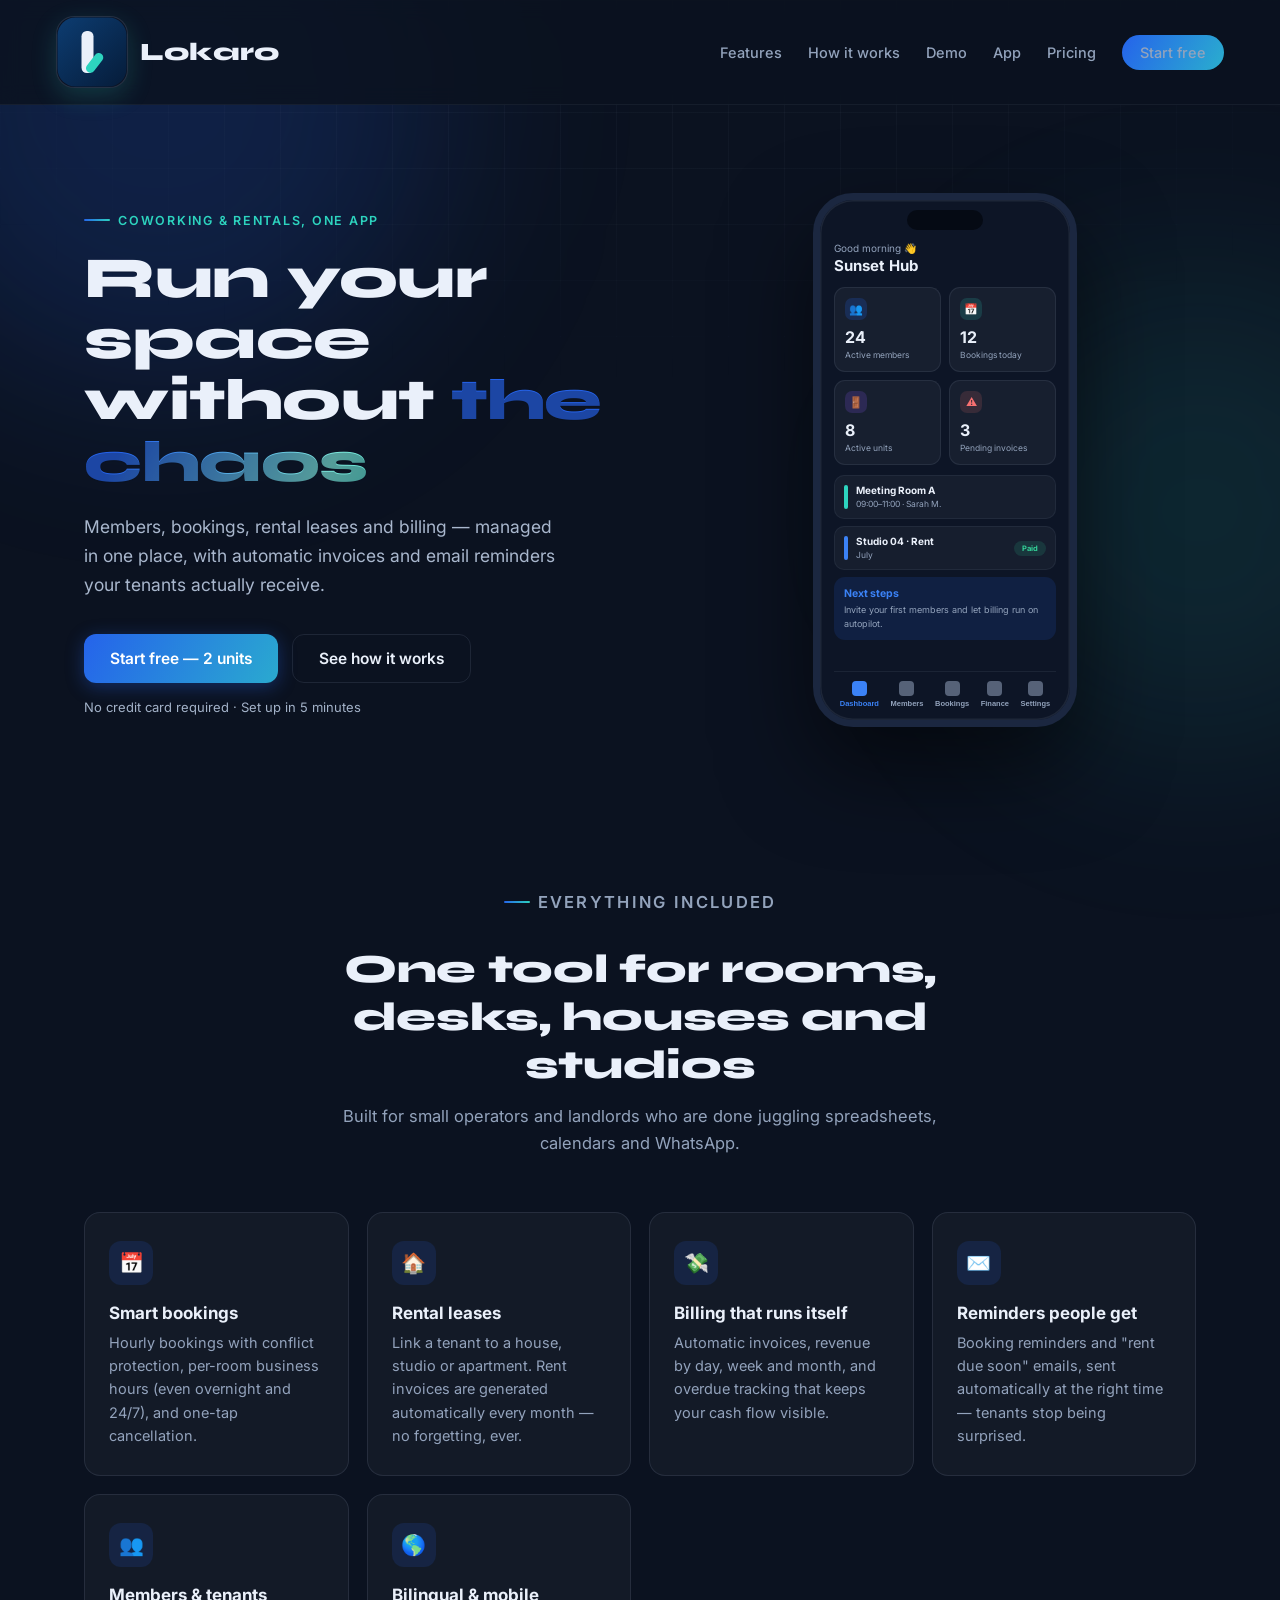
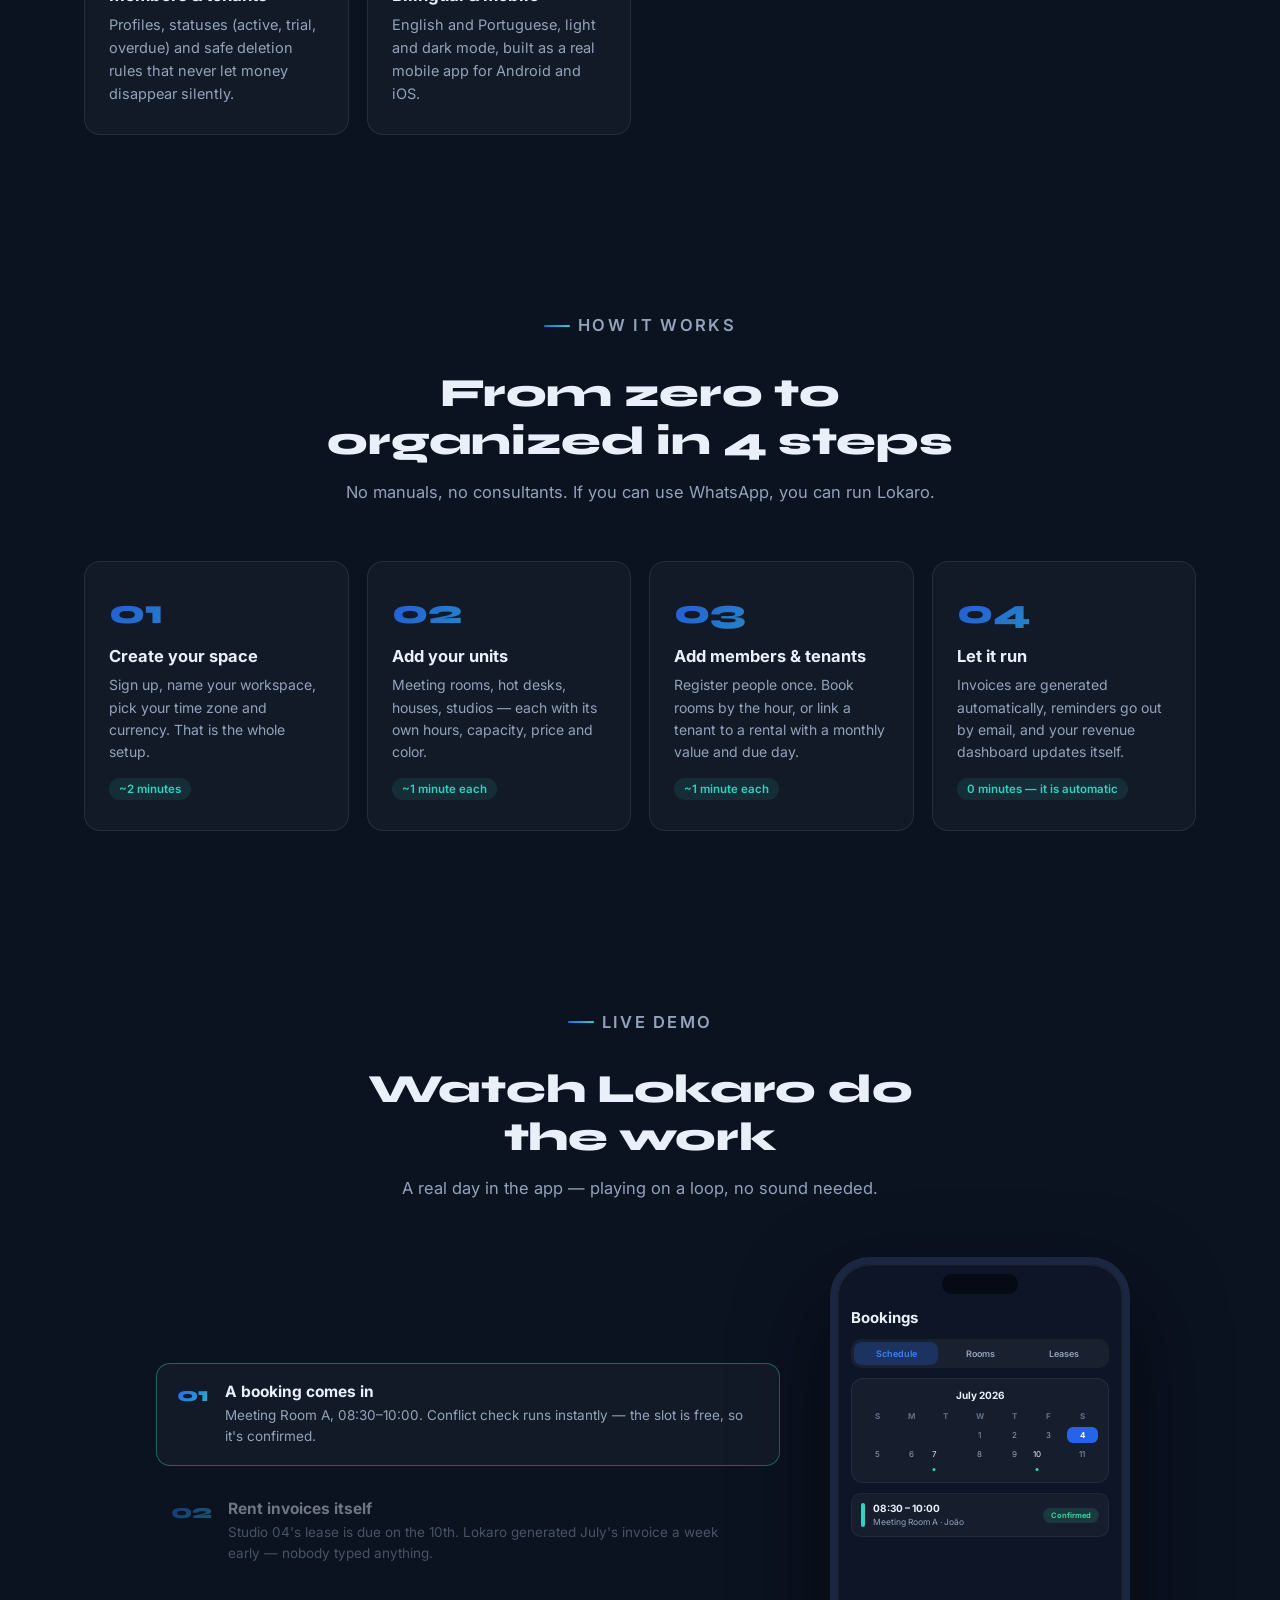
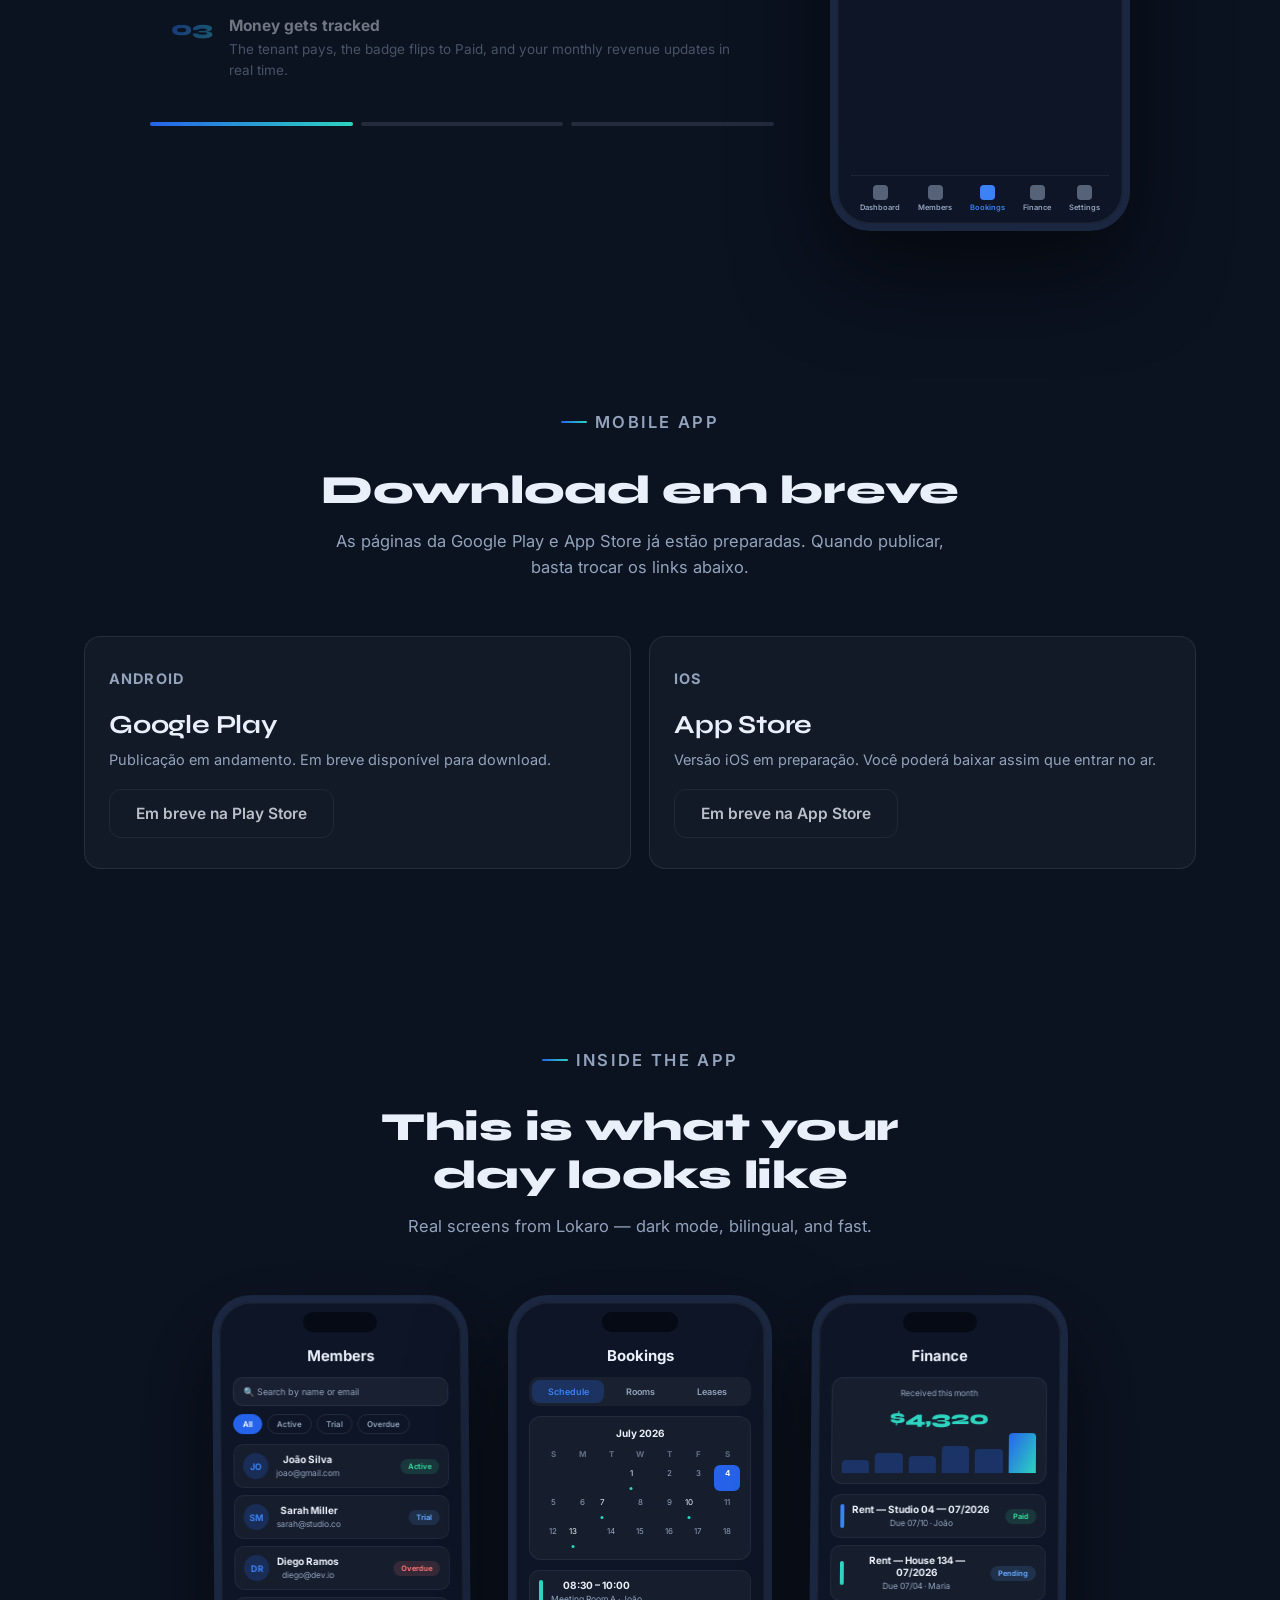
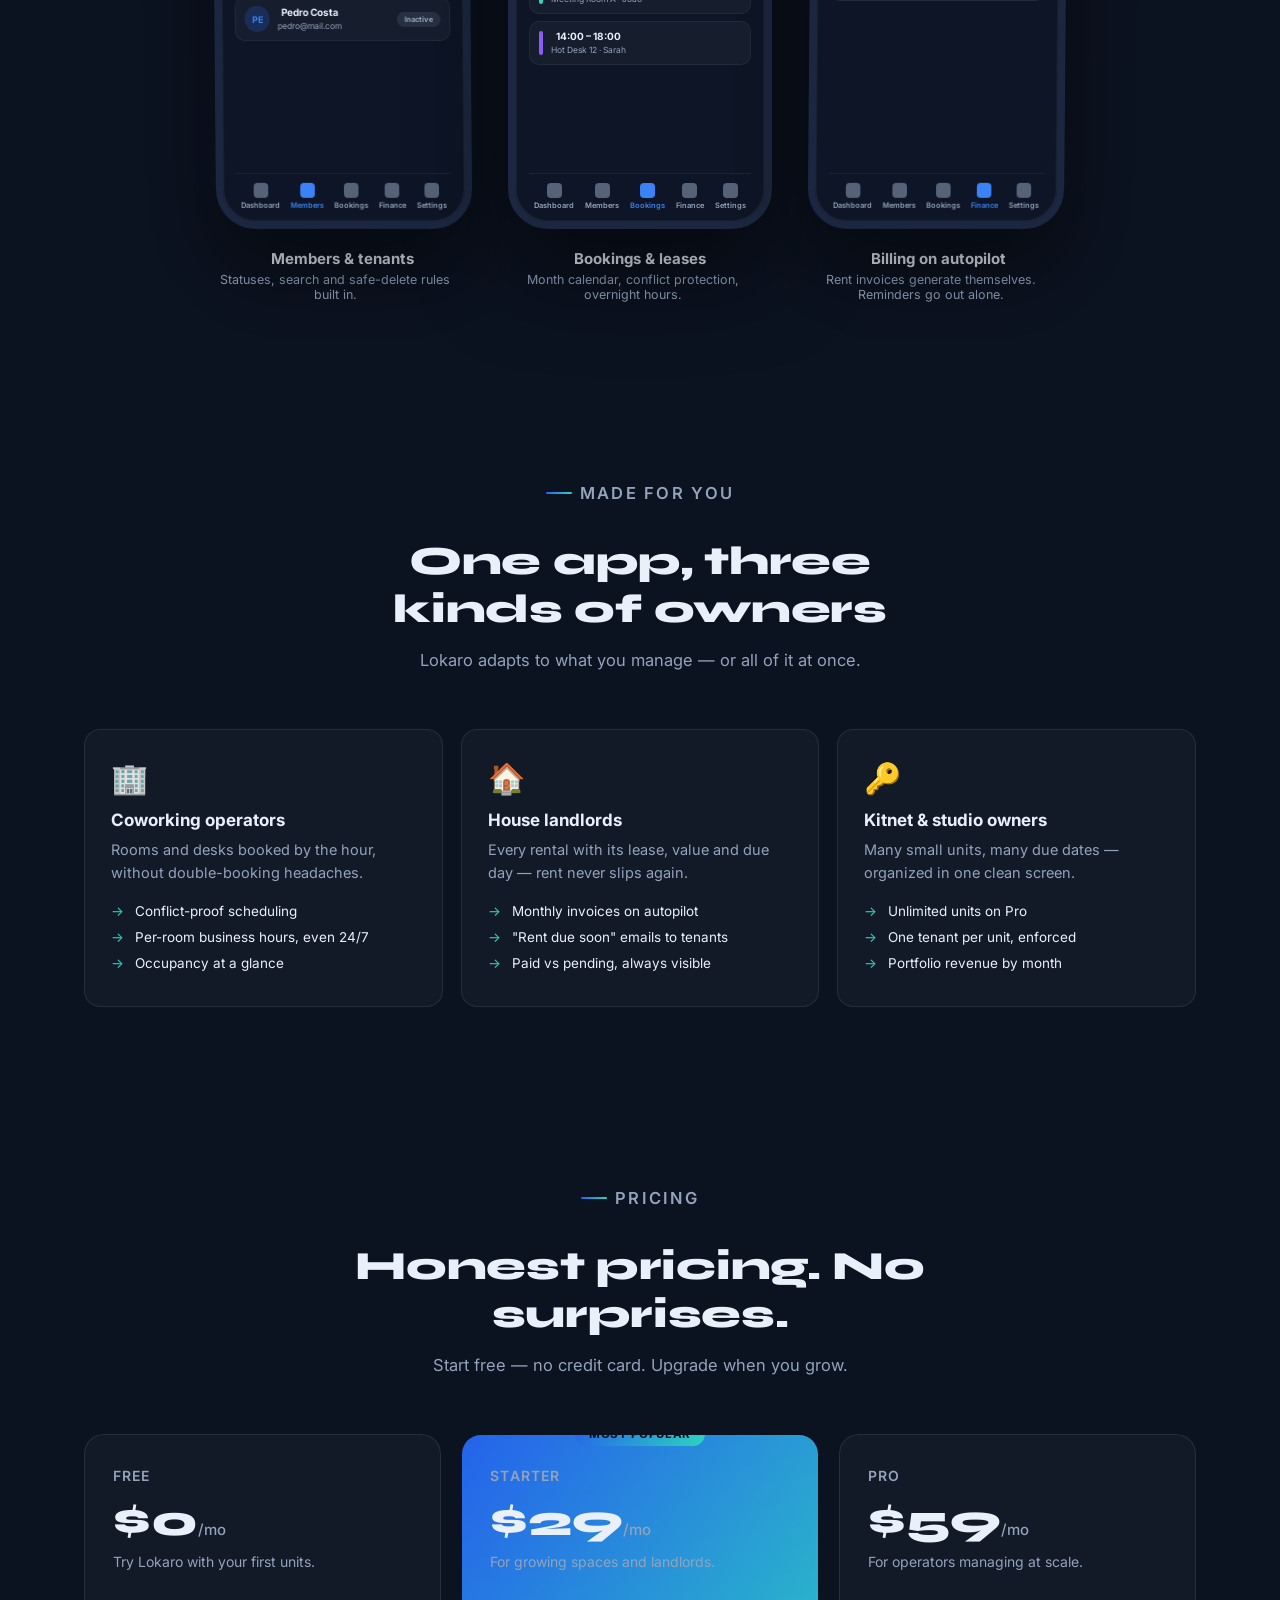
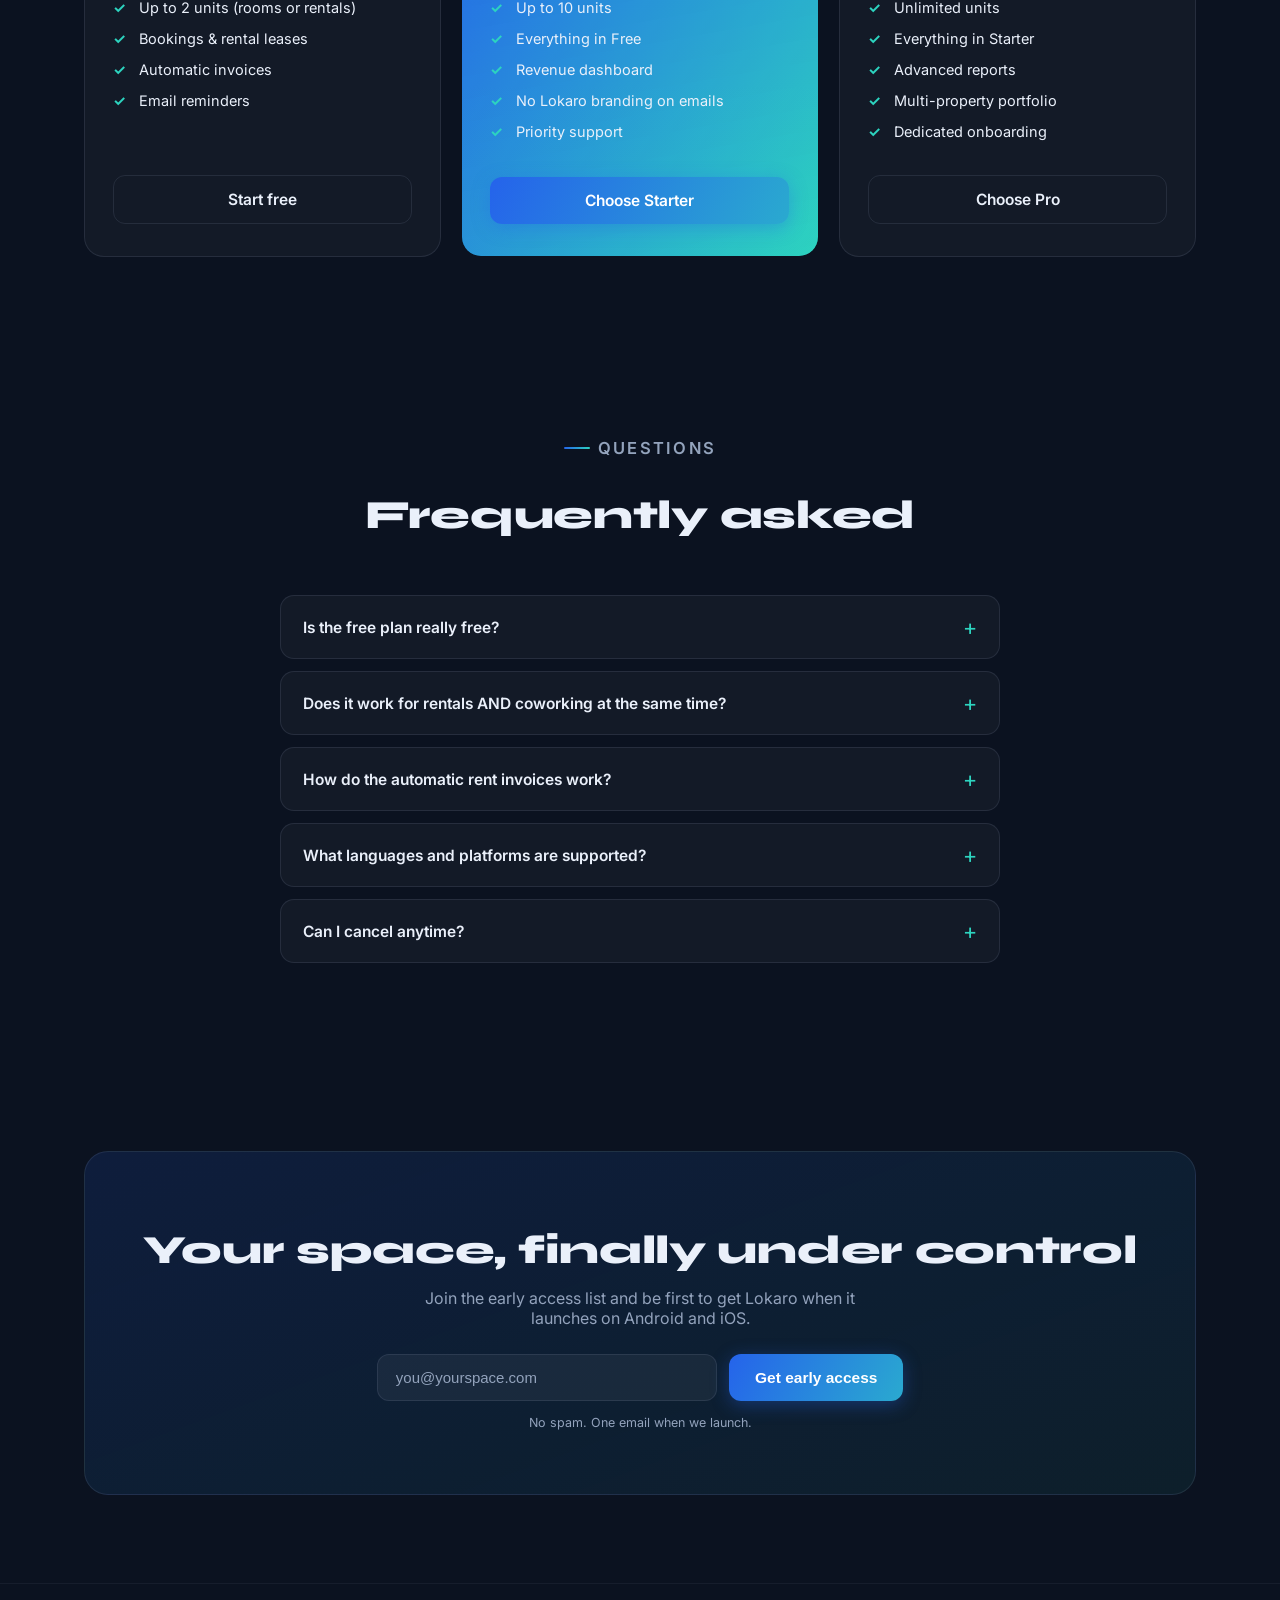
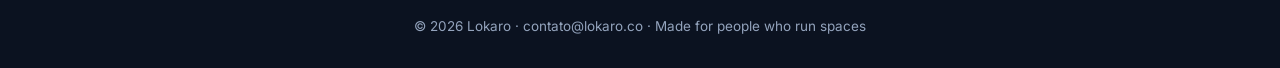
==== commit 0247cc7c: "feat: adicionar seção App Store/Play Store em breve" ====
--- a/index.html
+++ b/index.html
@@ -23,7 +23,7 @@
     <a href="#features">Features</a>
     <a href="#how">How it works</a>
     <a href="#demo">Demo</a>
-    <a href="#inside">App</a>
+    <a href="#app-download">App</a>
     <a href="#pricing">Pricing</a>
     <a href="#waitlist" class="nav-cta">Start free</a>
   </div>
@@ -254,6 +254,28 @@
 
       </div>
     </div>
+  </div>
+</section>
+
+<section id="app-download">
+  <div class="sec-head reveal">
+    <p class="eyebrow" style="justify-content:center">Mobile app</p>
+    <h2>Download em breve</h2>
+    <p>As páginas da Google Play e App Store já estão preparadas. Quando publicar, basta trocar os links abaixo.</p>
+  </div>
+  <div class="stores reveal">
+    <article class="store-card spot">
+      <p class="store-tag">Android</p>
+      <h3>Google Play</h3>
+      <p>Publicação em andamento. Em breve disponível para download.</p>
+      <a class="btn ghost store-off" href="#" aria-disabled="true">Em breve na Play Store</a>
+    </article>
+    <article class="store-card spot">
+      <p class="store-tag">iOS</p>
+      <h3>App Store</h3>
+      <p>Versão iOS em preparação. Você poderá baixar assim que entrar no ar.</p>
+      <a class="btn ghost store-off" href="#" aria-disabled="true">Em breve na App Store</a>
+    </article>
   </div>
 </section>
 
--- a/css/style.css
+++ b/css/style.css
@@ -174,6 +174,18 @@
 .feat h3{font-size:17px;font-weight:700;margin-bottom:8px;transition:color .3s var(--ease)}
 .feat:hover h3{color:var(--teal)}
 .feat p{font-size:14.5px;line-height:1.6;color:var(--mut)}
+
+/* App download */
+.stores{display:grid;grid-template-columns:repeat(auto-fit,minmax(280px,1fr));gap:18px}
+.store-card{
+  background:var(--card);border:1px solid var(--card-border);border-radius:var(--radius);
+  padding:30px 24px;transition:transform .35s var(--ease),border-color .35s var(--ease),background .35s var(--ease);
+}
+.store-card:hover{transform:translateY(-6px);border-color:rgba(45,212,191,.4);background:rgba(255,255,255,.055)}
+.store-tag{font-size:12px;font-weight:700;letter-spacing:.08em;text-transform:uppercase;color:var(--teal);margin-bottom:10px}
+.store-card h3{font-size:26px;font-family:'Syne',sans-serif;letter-spacing:-.2px;margin-bottom:8px}
+.store-card p{font-size:14.5px;line-height:1.6;color:var(--mut);margin-bottom:18px}
+.store-off{pointer-events:none;opacity:.78;filter:saturate(.75)}
 
 /* Pricing */
 .pricing{display:grid;grid-template-columns:repeat(auto-fit,minmax(260px,1fr));gap:20px;align-items:stretch}
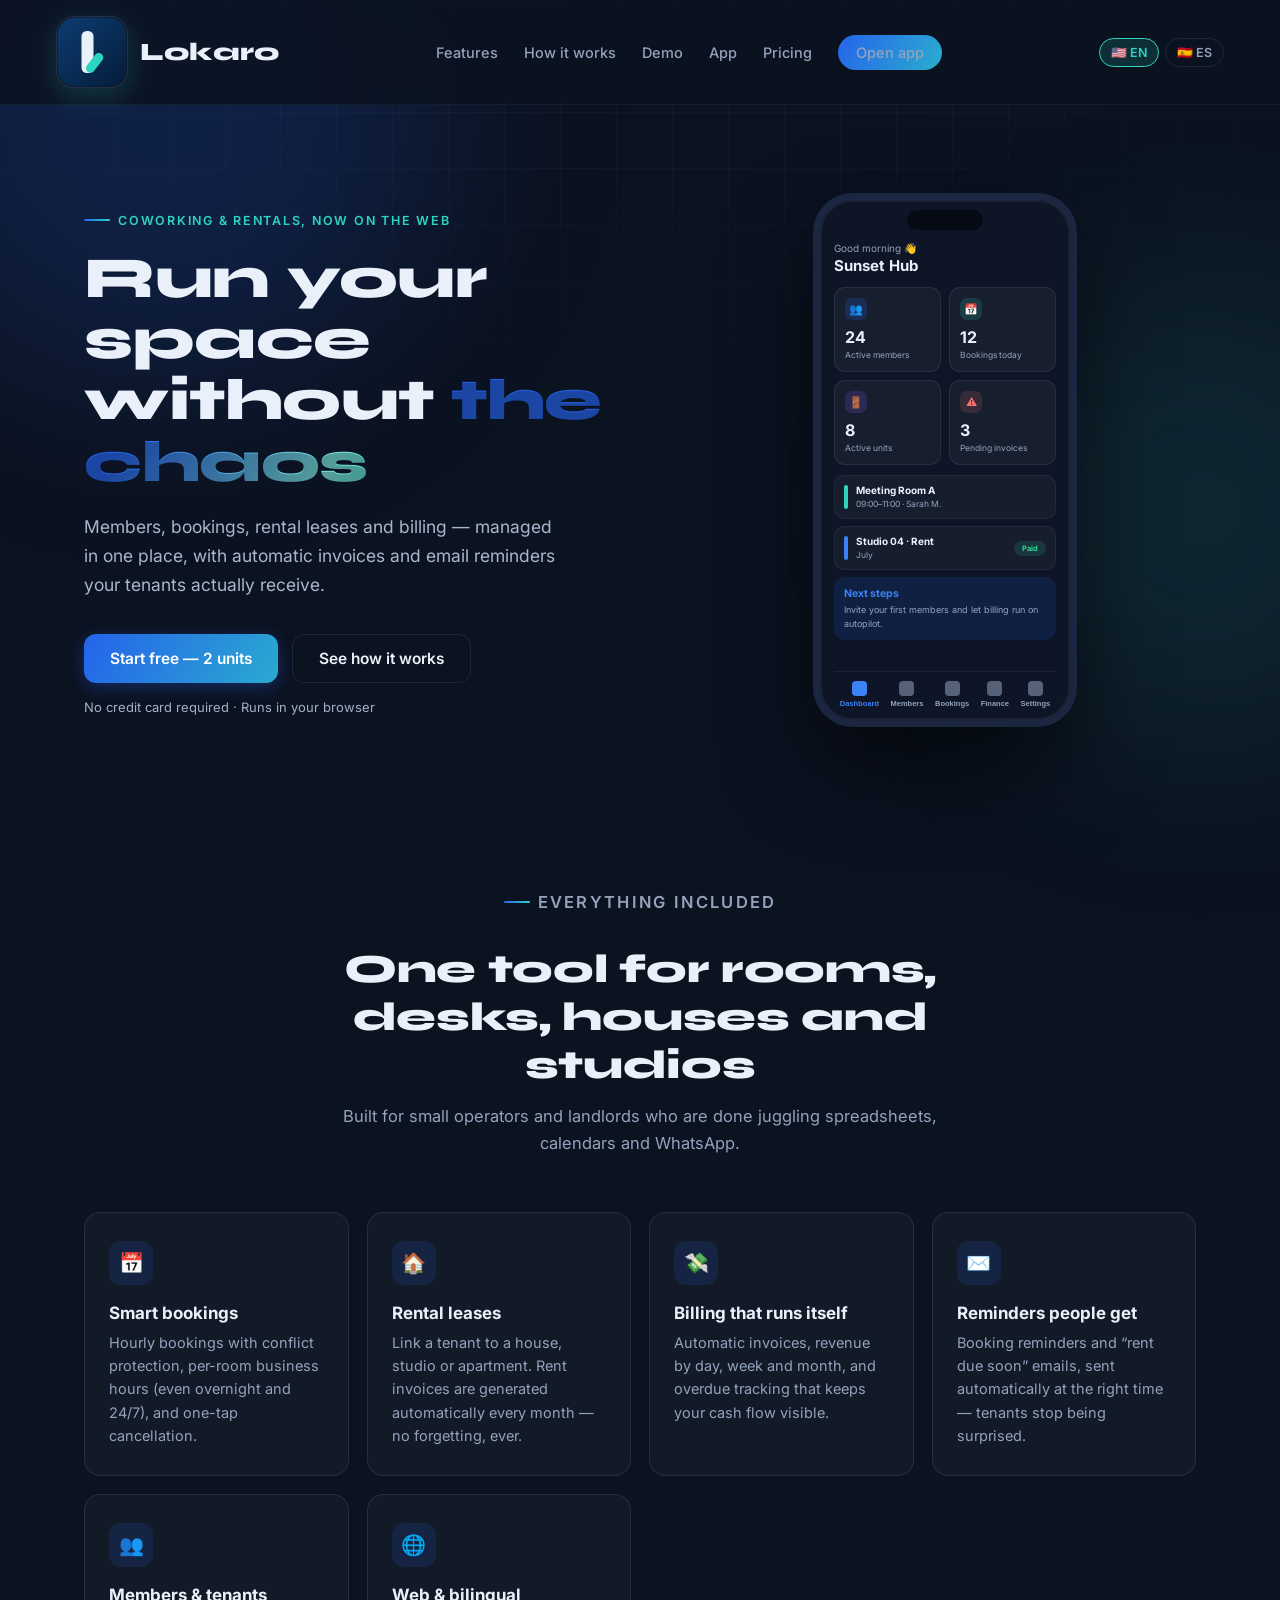
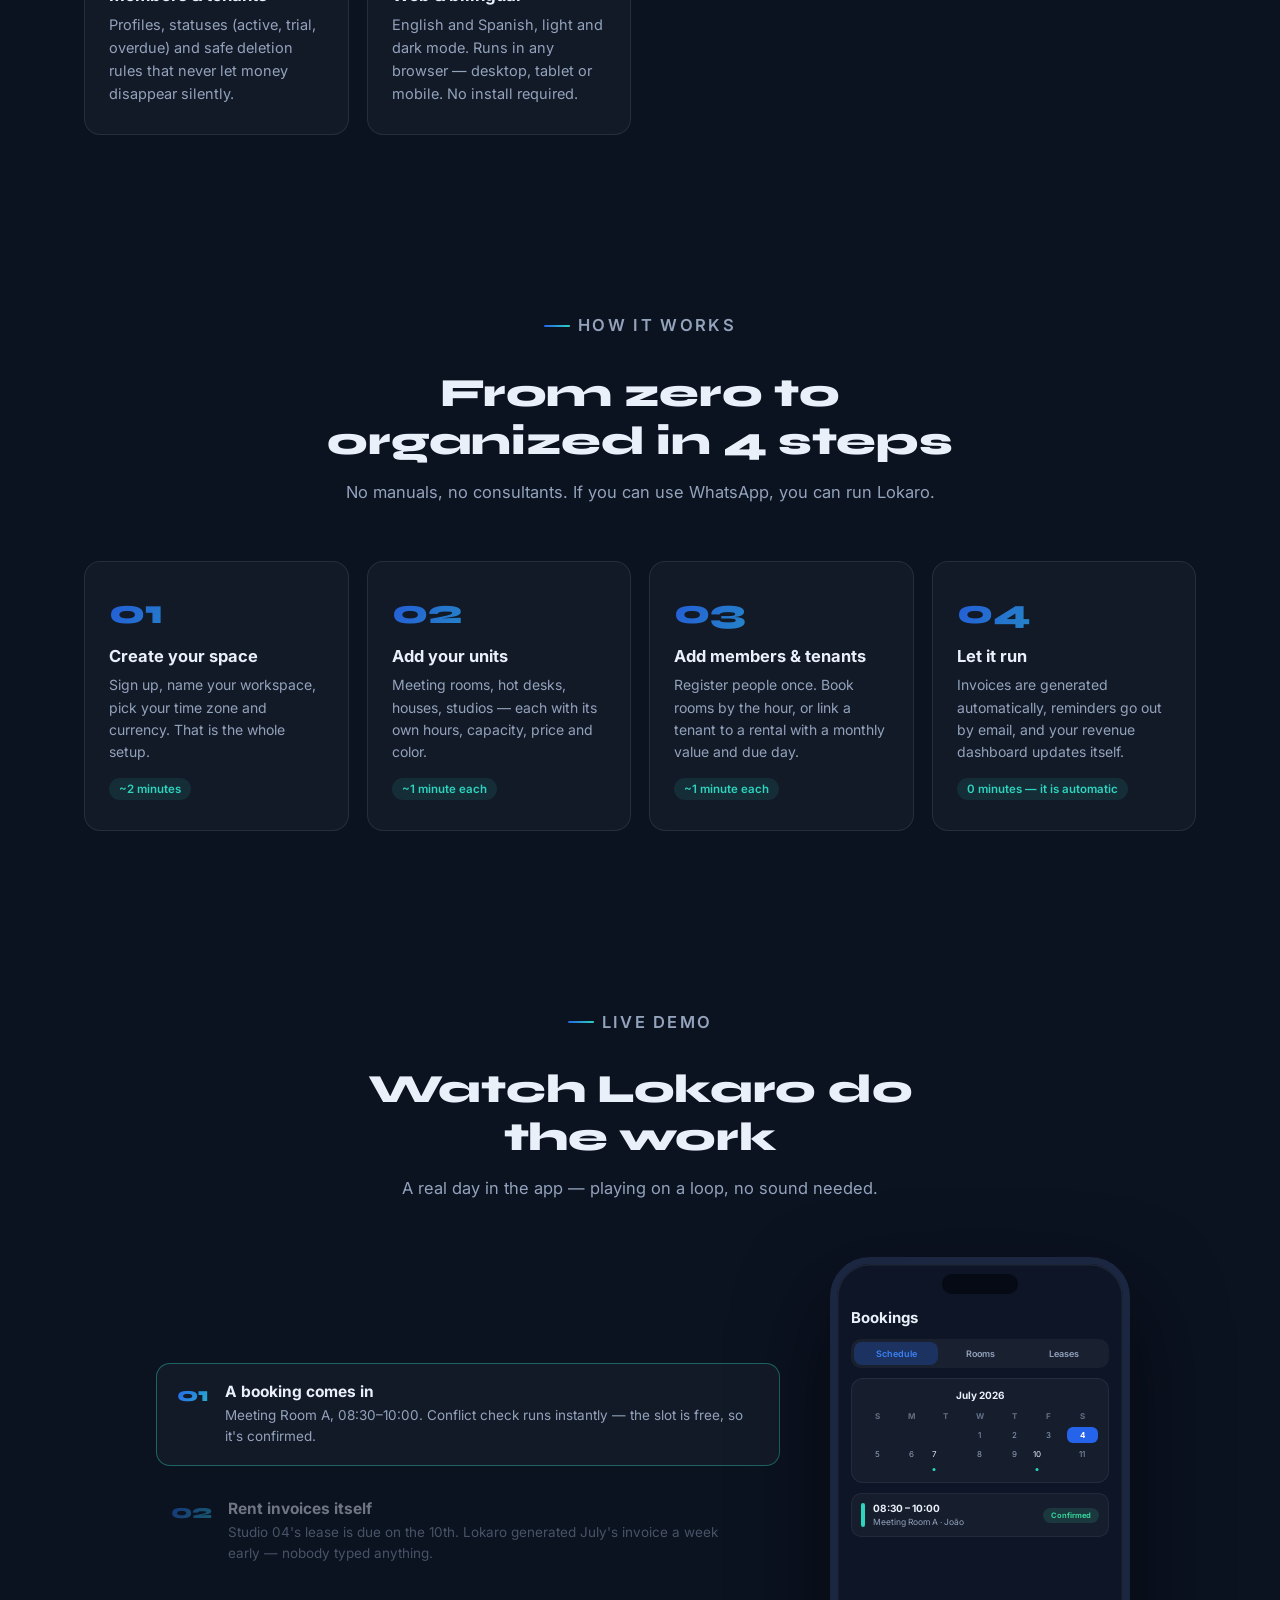
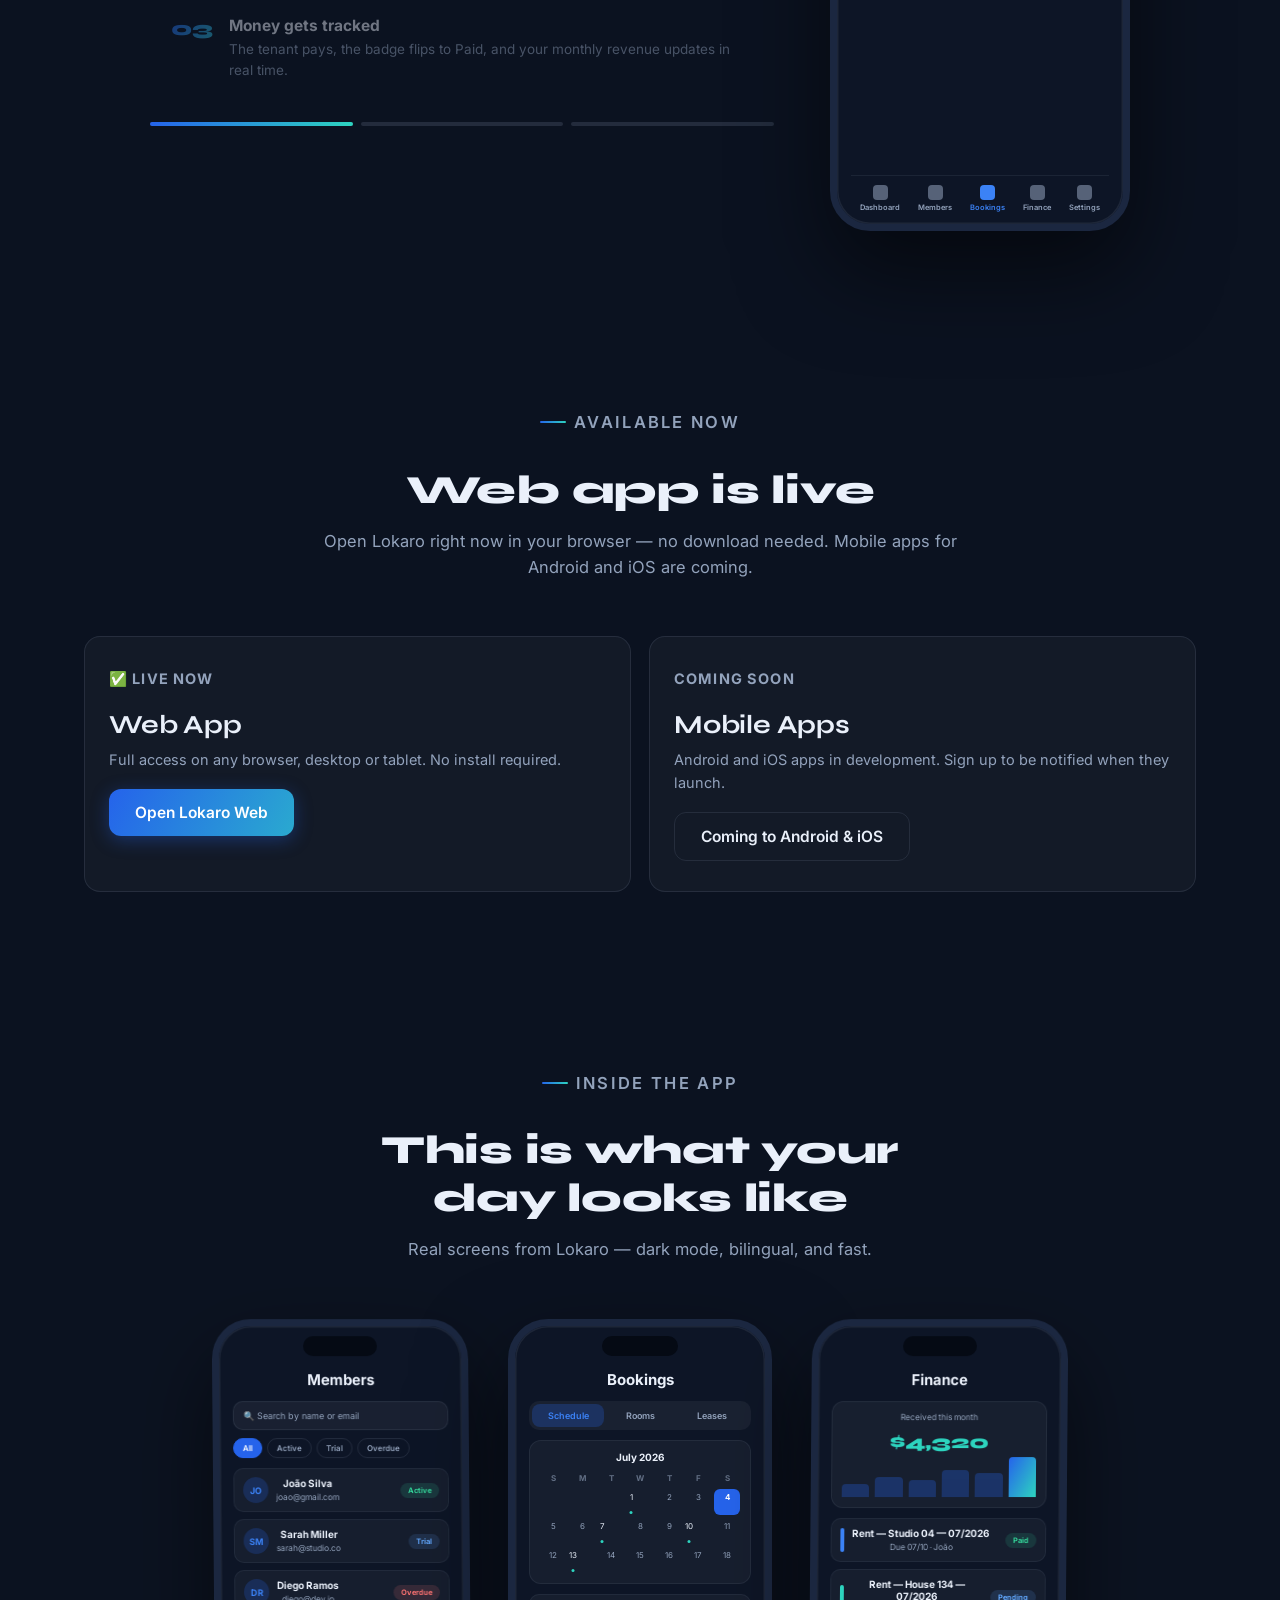
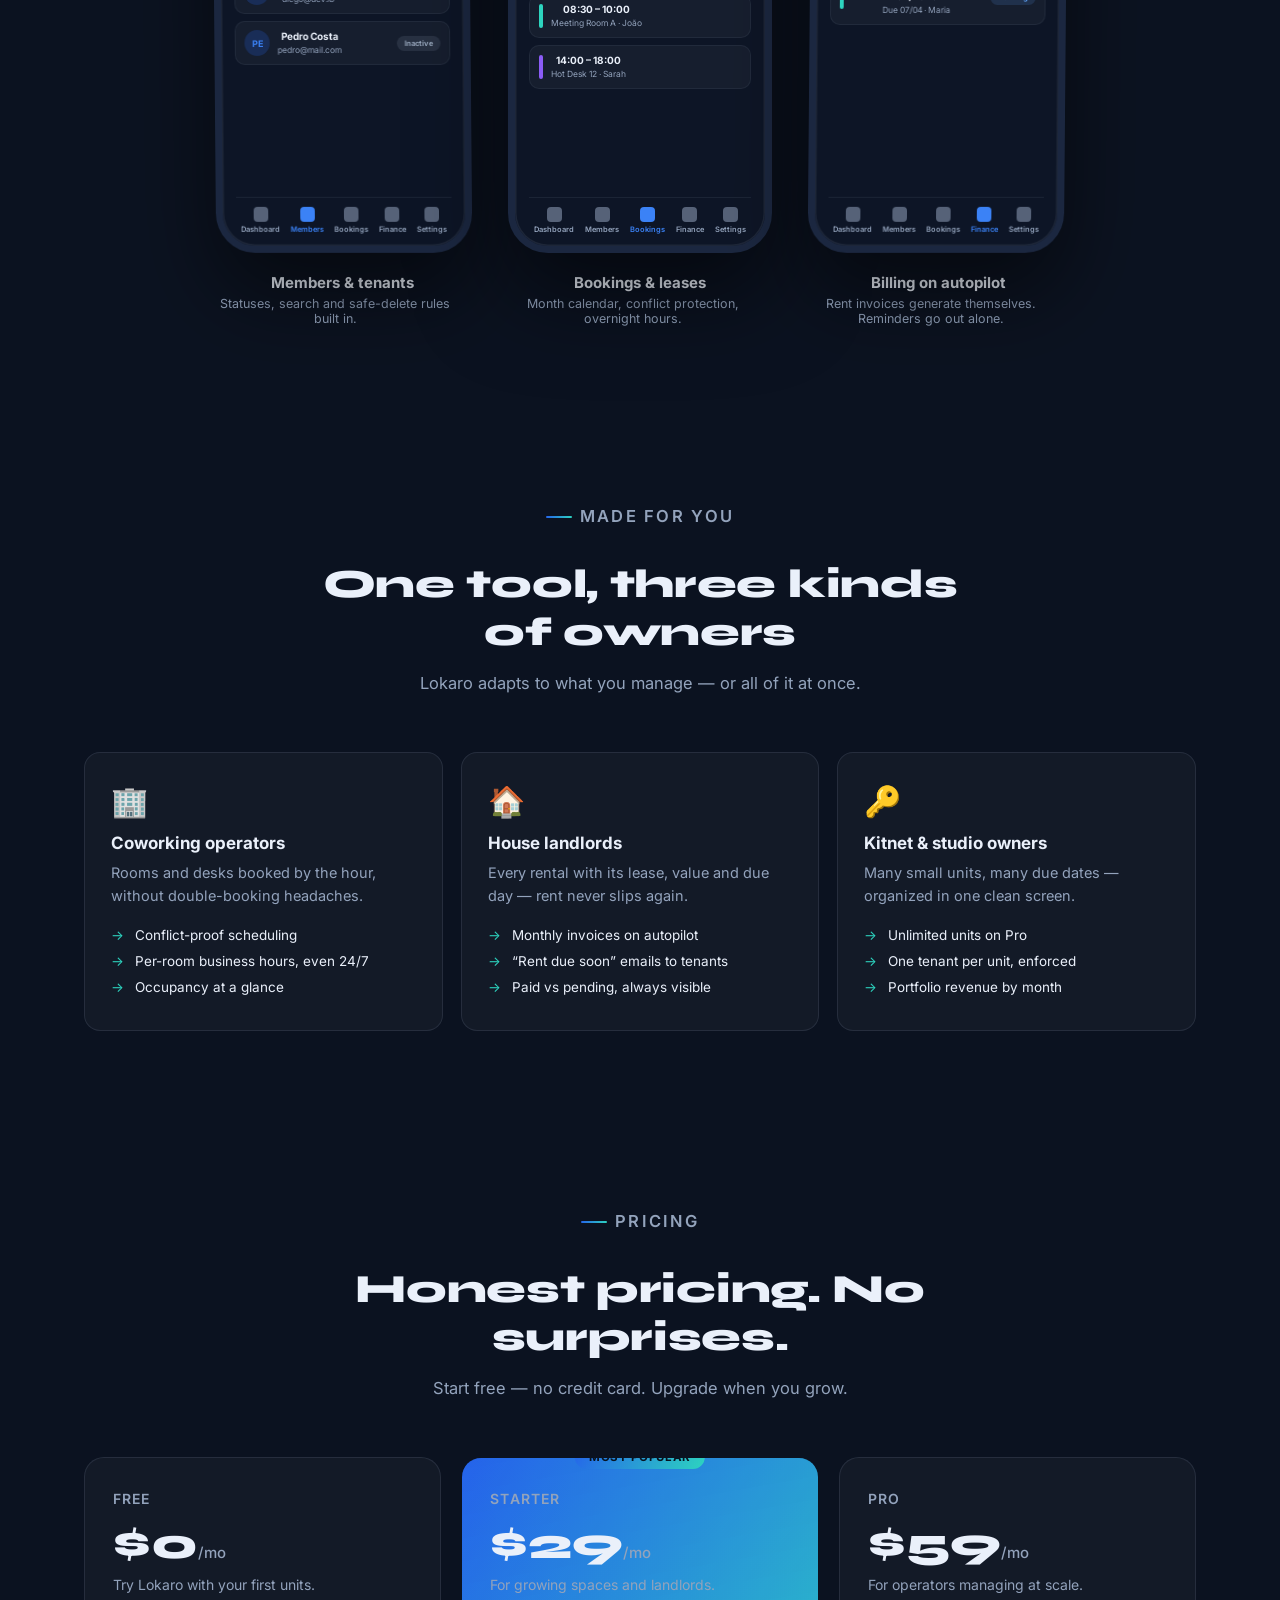
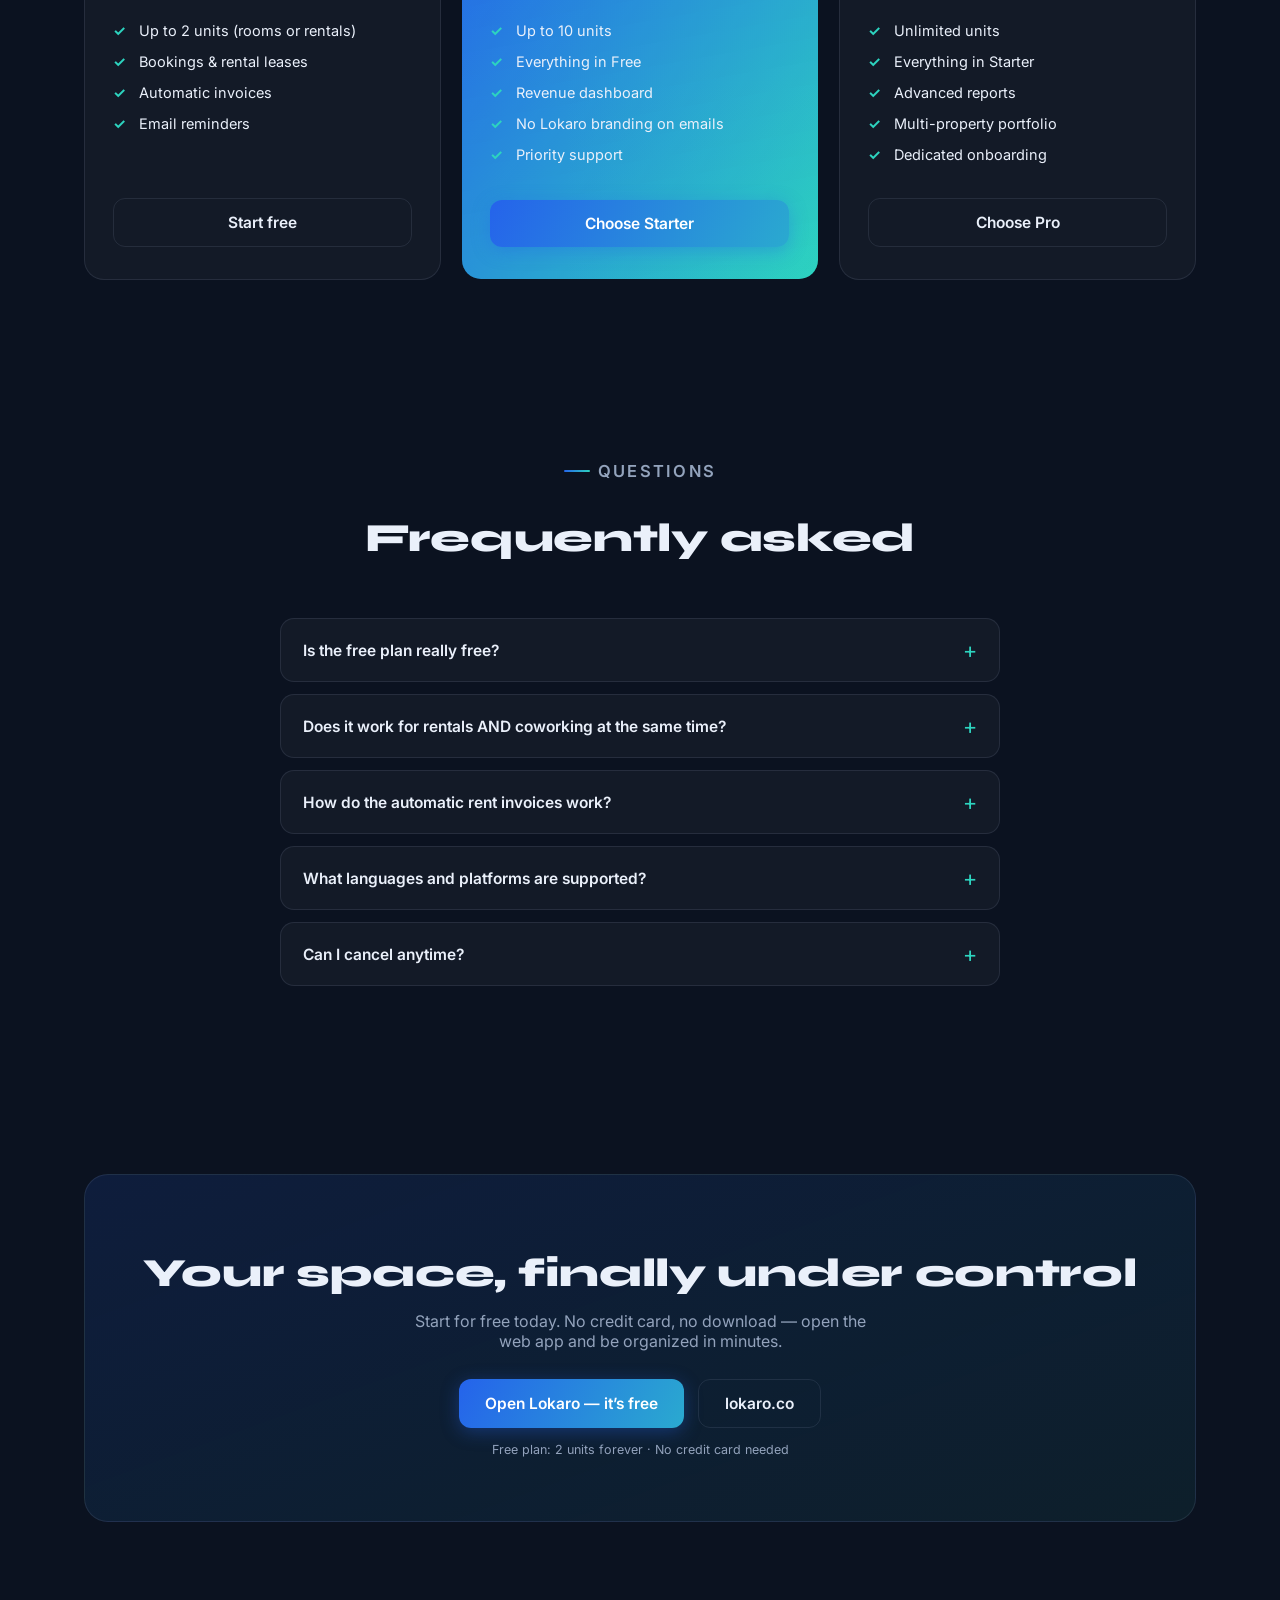
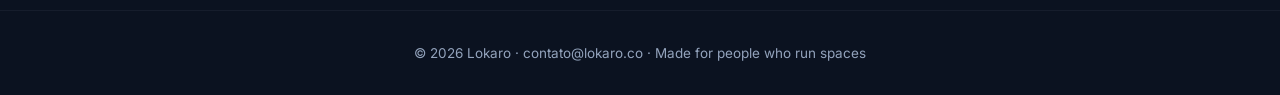
==== commit c069bf39: "feat: web-first launch — EN/ES switcher, web app link, redesign app section - Add EN/ES language swi" ====
--- a/index.html
+++ b/index.html
@@ -20,25 +20,29 @@
     <span>Lokaro</span>
   </a>
   <div class="nav-links">
-    <a href="#features">Features</a>
-    <a href="#how">How it works</a>
-    <a href="#demo">Demo</a>
-    <a href="#app-download">App</a>
-    <a href="#pricing">Pricing</a>
-    <a href="#waitlist" class="nav-cta">Start free</a>
+    <a href="#features" data-i18n="nav.features">Features</a>
+    <a href="#how" data-i18n="nav.how">How it works</a>
+    <a href="#demo" data-i18n="nav.demo">Demo</a>
+    <a href="#app-download" data-i18n="nav.app">App</a>
+    <a href="#pricing" data-i18n="nav.pricing">Pricing</a>
+    <a href="https://lokaro.vercel.app/" target="_blank" rel="noopener" class="nav-cta" data-i18n="nav.cta">Open app</a>
+  </div>
+  <div class="lang-switch">
+    <button class="lang-btn active" data-lang="en" aria-label="English">🇺🇸 EN</button>
+    <button class="lang-btn" data-lang="es" aria-label="Español">🇪🇸 ES</button>
   </div>
 </nav>
 
 <header class="hero" id="top">
   <div>
-    <p class="eyebrow">Coworking &amp; rentals, one app</p>
-    <h1>Run your space without <span class="gword">the chaos</span></h1>
-    <p class="sub">Members, bookings, rental leases and billing — managed in one place, with automatic invoices and email reminders your tenants actually receive.</p>
+    <p class="eyebrow" data-i18n="hero.eyebrow">Coworking &amp; rentals, now on the web</p>
+    <h1 data-i18n="hero.h1">Run your space without <span class="gword">the chaos</span></h1>
+    <p class="sub" data-i18n="hero.sub">Members, bookings, rental leases and billing — managed in one place, with automatic invoices and email reminders your tenants actually receive.</p>
     <div class="cta-row">
-      <a class="btn primary" href="#pricing">Start free — 2 units</a>
-      <a class="btn ghost" href="#features">See how it works</a>
-    </div>
-    <p class="hero-note">No credit card required · Set up in 5 minutes</p>
+      <a class="btn primary" href="https://lokaro.vercel.app/" target="_blank" rel="noopener" data-i18n="hero.cta1">Start free — 2 units</a>
+      <a class="btn ghost" href="#features" data-i18n="hero.cta2">See how it works</a>
+    </div>
+    <p class="hero-note" data-i18n="hero.note">No credit card required · Runs in your browser</p>
   </div>
 
   <div class="mock" aria-hidden="true">
@@ -117,47 +121,47 @@
 
 <section id="features">
   <div class="sec-head reveal">
-    <p class="eyebrow" style="justify-content:center">Everything included</p>
-    <h2>One tool for rooms, desks, houses and studios</h2>
-    <p>Built for small operators and landlords who are done juggling spreadsheets, calendars and WhatsApp.</p>
+    <p class="eyebrow" style="justify-content:center" data-i18n="feat.eyebrow">Everything included</p>
+    <h2 data-i18n="feat.h2">One tool for rooms, desks, houses and studios</h2>
+    <p data-i18n="feat.p">Built for small operators and landlords who are done juggling spreadsheets, calendars and WhatsApp.</p>
   </div>
   <div class="features">
-    <div class="feat reveal spot"><div class="ico">📅</div><h3>Smart bookings</h3><p>Hourly bookings with conflict protection, per-room business hours (even overnight and 24/7), and one-tap cancellation.</p></div>
-    <div class="feat reveal spot"><div class="ico">🏠</div><h3>Rental leases</h3><p>Link a tenant to a house, studio or apartment. Rent invoices are generated automatically every month — no forgetting, ever.</p></div>
-    <div class="feat reveal spot"><div class="ico">💸</div><h3>Billing that runs itself</h3><p>Automatic invoices, revenue by day, week and month, and overdue tracking that keeps your cash flow visible.</p></div>
-    <div class="feat reveal spot"><div class="ico">✉️</div><h3>Reminders people get</h3><p>Booking reminders and "rent due soon" emails, sent automatically at the right time — tenants stop being surprised.</p></div>
-    <div class="feat reveal spot"><div class="ico">👥</div><h3>Members &amp; tenants</h3><p>Profiles, statuses (active, trial, overdue) and safe deletion rules that never let money disappear silently.</p></div>
-    <div class="feat reveal spot"><div class="ico">🌎</div><h3>Bilingual &amp; mobile</h3><p>English and Portuguese, light and dark mode, built as a real mobile app for Android and iOS.</p></div>
+    <div class="feat reveal spot"><div class="ico">📅</div><h3 data-i18n="feat1.h">Smart bookings</h3><p data-i18n="feat1.p">Hourly bookings with conflict protection, per-room business hours (even overnight and 24/7), and one-tap cancellation.</p></div>
+    <div class="feat reveal spot"><div class="ico">🏠</div><h3 data-i18n="feat2.h">Rental leases</h3><p data-i18n="feat2.p">Link a tenant to a house, studio or apartment. Rent invoices are generated automatically every month — no forgetting, ever.</p></div>
+    <div class="feat reveal spot"><div class="ico">💸</div><h3 data-i18n="feat3.h">Billing that runs itself</h3><p data-i18n="feat3.p">Automatic invoices, revenue by day, week and month, and overdue tracking that keeps your cash flow visible.</p></div>
+    <div class="feat reveal spot"><div class="ico">✉️</div><h3 data-i18n="feat4.h">Reminders people get</h3><p data-i18n="feat4.p">Booking reminders and "rent due soon" emails, sent automatically at the right time — tenants stop being surprised.</p></div>
+    <div class="feat reveal spot"><div class="ico">👥</div><h3 data-i18n="feat5.h">Members &amp; tenants</h3><p data-i18n="feat5.p">Profiles, statuses (active, trial, overdue) and safe deletion rules that never let money disappear silently.</p></div>
+    <div class="feat reveal spot"><div class="ico">🌐</div><h3 data-i18n="feat6.h">Web &amp; bilingual</h3><p data-i18n="feat6.p">English and Spanish, light and dark mode. Runs in any browser — desktop, tablet or mobile. No install required.</p></div>
   </div>
 </section>
 
 
 <section id="how">
   <div class="sec-head reveal">
-    <p class="eyebrow" style="justify-content:center">How it works</p>
-    <h2>From zero to organized in 4 steps</h2>
-    <p>No manuals, no consultants. If you can use WhatsApp, you can run Lokaro.</p>
+    <p class="eyebrow" style="justify-content:center" data-i18n="how.eyebrow">How it works</p>
+    <h2 data-i18n="how.h2">From zero to organized in 4 steps</h2>
+    <p data-i18n="how.p">No manuals, no consultants. If you can use WhatsApp, you can run Lokaro.</p>
   </div>
   <div class="steps">
     <div class="step reveal spot">
-      <h3>Create your space</h3>
-      <p>Sign up, name your workspace, pick your time zone and currency. That is the whole setup.</p>
-      <span class="stime">~2 minutes</span>
+      <h3 data-i18n="step1.h">Create your space</h3>
+      <p data-i18n="step1.p">Sign up, name your workspace, pick your time zone and currency. That is the whole setup.</p>
+      <span class="stime" data-i18n="step1.t">~2 minutes</span>
     </div>
     <div class="step reveal spot">
-      <h3>Add your units</h3>
-      <p>Meeting rooms, hot desks, houses, studios — each with its own hours, capacity, price and color.</p>
-      <span class="stime">~1 minute each</span>
+      <h3 data-i18n="step2.h">Add your units</h3>
+      <p data-i18n="step2.p">Meeting rooms, hot desks, houses, studios — each with its own hours, capacity, price and color.</p>
+      <span class="stime" data-i18n="step2.t">~1 minute each</span>
     </div>
     <div class="step reveal spot">
-      <h3>Add members &amp; tenants</h3>
-      <p>Register people once. Book rooms by the hour, or link a tenant to a rental with a monthly value and due day.</p>
-      <span class="stime">~1 minute each</span>
+      <h3 data-i18n="step3.h">Add members &amp; tenants</h3>
+      <p data-i18n="step3.p">Register people once. Book rooms by the hour, or link a tenant to a rental with a monthly value and due day.</p>
+      <span class="stime" data-i18n="step3.t">~1 minute each</span>
     </div>
     <div class="step reveal spot">
-      <h3>Let it run</h3>
-      <p>Invoices are generated automatically, reminders go out by email, and your revenue dashboard updates itself.</p>
-      <span class="stime">0 minutes — it is automatic</span>
+      <h3 data-i18n="step4.h">Let it run</h3>
+      <p data-i18n="step4.p">Invoices are generated automatically, reminders go out by email, and your revenue dashboard updates itself.</p>
+      <span class="stime" data-i18n="step4.t">0 minutes — it is automatic</span>
     </div>
   </div>
 </section>
@@ -165,9 +169,9 @@
 
 <section id="demo">
   <div class="sec-head reveal">
-    <p class="eyebrow" style="justify-content:center">Live demo</p>
-    <h2>Watch Lokaro do the work</h2>
-    <p>A real day in the app — playing on a loop, no sound needed.</p>
+    <p class="eyebrow" style="justify-content:center" data-i18n="demo.eyebrow">Live demo</p>
+    <h2 data-i18n="demo.h2">Watch Lokaro do the work</h2>
+    <p data-i18n="demo.p">A real day in the app — playing on a loop, no sound needed.</p>
   </div>
     <div class="demo-wrap reveal">
     <div>
@@ -259,31 +263,31 @@
 
 <section id="app-download">
   <div class="sec-head reveal">
-    <p class="eyebrow" style="justify-content:center">Mobile app</p>
-    <h2>Download em breve</h2>
-    <p>As páginas da Google Play e App Store já estão preparadas. Quando publicar, basta trocar os links abaixo.</p>
+    <p class="eyebrow" style="justify-content:center" data-i18n="app.eyebrow">Available now</p>
+    <h2 data-i18n="app.h2">Web app is live</h2>
+    <p data-i18n="app.p">Open Lokaro right now in your browser — no download needed. Mobile apps for Android and iOS are coming.</p>
   </div>
   <div class="stores reveal">
     <article class="store-card spot">
-      <p class="store-tag">Android</p>
-      <h3>Google Play</h3>
-      <p>Publicação em andamento. Em breve disponível para download.</p>
-      <a class="btn ghost store-off" href="#" aria-disabled="true">Em breve na Play Store</a>
+      <p class="store-tag" data-i18n="app.web.tag">✅ Live now</p>
+      <h3 data-i18n="app.web.h">Web App</h3>
+      <p data-i18n="app.web.p">Full access on any browser, desktop or tablet. No install required.</p>
+      <a class="btn primary" href="https://lokaro.vercel.app/" target="_blank" rel="noopener" data-i18n="app.web.btn">Open Lokaro Web</a>
     </article>
     <article class="store-card spot">
-      <p class="store-tag">iOS</p>
-      <h3>App Store</h3>
-      <p>Versão iOS em preparação. Você poderá baixar assim que entrar no ar.</p>
-      <a class="btn ghost store-off" href="#" aria-disabled="true">Em breve na App Store</a>
+      <p class="store-tag" data-i18n="app.mobile.tag">Coming soon</p>
+      <h3 data-i18n="app.mobile.h">Mobile Apps</h3>
+      <p data-i18n="app.mobile.p">Android and iOS apps in development. Sign up to be notified when they launch.</p>
+      <a class="btn ghost" href="https://lokaro.co" target="_blank" rel="noopener" data-i18n="app.mobile.btn">Coming to Android &amp; iOS</a>
     </article>
   </div>
 </section>
 
 <section id="inside">
   <div class="sec-head reveal">
-    <p class="eyebrow" style="justify-content:center">Inside the app</p>
-    <h2>This is what your day looks like</h2>
-    <p>Real screens from Lokaro — dark mode, bilingual, and fast.</p>
+    <p class="eyebrow" style="justify-content:center" data-i18n="inside.eyebrow">Inside the app</p>
+    <h2 data-i18n="inside.h2">This is what your day looks like</h2>
+    <p data-i18n="inside.p">Real screens from Lokaro — dark mode, bilingual, and fast.</p>
   </div>
   <div class="showcase reveal">
 
@@ -359,39 +363,39 @@
 
 <section id="who">
   <div class="sec-head reveal">
-    <p class="eyebrow" style="justify-content:center">Made for you</p>
-    <h2>One app, three kinds of owners</h2>
-    <p>Lokaro adapts to what you manage — or all of it at once.</p>
+    <p class="eyebrow" style="justify-content:center" data-i18n="who.eyebrow">Made for you</p>
+    <h2 data-i18n="who.h2">One tool, three kinds of owners</h2>
+    <p data-i18n="who.p">Lokaro adapts to what you manage — or all of it at once.</p>
   </div>
   <div class="who">
     <div class="who-card reveal spot">
       <span class="wemoji">🏢</span>
-      <h3>Coworking operators</h3>
-      <p>Rooms and desks booked by the hour, without double-booking headaches.</p>
+      <h3 data-i18n="who1.h">Coworking operators</h3>
+      <p data-i18n="who1.p">Rooms and desks booked by the hour, without double-booking headaches.</p>
       <ul>
-        <li>Conflict-proof scheduling</li>
-        <li>Per-room business hours, even 24/7</li>
-        <li>Occupancy at a glance</li>
+        <li data-i18n="who1.li1">Conflict-proof scheduling</li>
+        <li data-i18n="who1.li2">Per-room business hours, even 24/7</li>
+        <li data-i18n="who1.li3">Occupancy at a glance</li>
       </ul>
     </div>
     <div class="who-card reveal spot">
       <span class="wemoji">🏠</span>
-      <h3>House landlords</h3>
-      <p>Every rental with its lease, value and due day — rent never slips again.</p>
+      <h3 data-i18n="who2.h">House landlords</h3>
+      <p data-i18n="who2.p">Every rental with its lease, value and due day — rent never slips again.</p>
       <ul>
-        <li>Monthly invoices on autopilot</li>
-        <li>"Rent due soon" emails to tenants</li>
-        <li>Paid vs pending, always visible</li>
+        <li data-i18n="who2.li1">Monthly invoices on autopilot</li>
+        <li data-i18n="who2.li2">"Rent due soon" emails to tenants</li>
+        <li data-i18n="who2.li3">Paid vs pending, always visible</li>
       </ul>
     </div>
     <div class="who-card reveal spot">
       <span class="wemoji">🔑</span>
-      <h3>Kitnet &amp; studio owners</h3>
-      <p>Many small units, many due dates — organized in one clean screen.</p>
+      <h3 data-i18n="who3.h">Kitnet &amp; studio owners</h3>
+      <p data-i18n="who3.p">Many small units, many due dates — organized in one clean screen.</p>
       <ul>
-        <li>Unlimited units on Pro</li>
-        <li>One tenant per unit, enforced</li>
-        <li>Portfolio revenue by month</li>
+        <li data-i18n="who3.li1">Unlimited units on Pro</li>
+        <li data-i18n="who3.li2">One tenant per unit, enforced</li>
+        <li data-i18n="who3.li3">Portfolio revenue by month</li>
       </ul>
     </div>
   </div>
@@ -399,51 +403,49 @@
 
 <section id="pricing">
   <div class="sec-head reveal">
-    <p class="eyebrow" style="justify-content:center">Pricing</p>
-    <h2>Honest pricing. No surprises.</h2>
-    <p>Start free — no credit card. Upgrade when you grow.</p>
+    <p class="eyebrow" style="justify-content:center" data-i18n="pricing.eyebrow">Pricing</p>
+    <h2 data-i18n="pricing.h2">Honest pricing. No surprises.</h2>
+    <p data-i18n="pricing.p">Start free — no credit card. Upgrade when you grow.</p>
   </div>
   <div class="pricing">
     <div class="plan reveal spot">
-      <div class="pname">Free</div>
+      <div class="pname" data-i18n="free.name">Free</div>
       <div class="price">$0<span>/mo</span></div>
-      <p class="pdesc">Try Lokaro with your first units.</p>
+      <p class="pdesc" data-i18n="free.desc">Try Lokaro with your first units.</p>
       <ul>
-        <li>Up to 2 units (rooms or rentals)</li>
-        <li>Bookings &amp; rental leases</li>
-        <li>Automatic invoices</li>
-        <li>Email reminders</li>
+        <li data-i18n="free.li1">Up to 2 units (rooms or rentals)</li>
+        <li data-i18n="free.li2">Bookings &amp; rental leases</li>
+        <li data-i18n="free.li3">Automatic invoices</li>
+        <li data-i18n="free.li4">Email reminders</li>
       </ul>
-      <a href="#waitlist" class="btn ghost">Start free</a>
+      <a href="https://lokaro.vercel.app/" target="_blank" rel="noopener" class="btn ghost" data-i18n="free.btn">Start free</a>
     </div>
     <div class="plan featured reveal spot">
-      <div class="pop">MOST POPULAR</div>
-      <div class="pname">Starter</div>
+      <div class="pop" data-i18n="pricing.pop">MOST POPULAR</div>
+      <div class="pname" data-i18n="starter.name">Starter</div>
       <div class="price">$29<span>/mo</span></div>
-      <p class="pdesc">For growing spaces and landlords.</p>
+      <p class="pdesc" data-i18n="starter.desc">For growing spaces and landlords.</p>
       <ul>
-        <li>Up to 10 units</li>
-        <li>Everything in Free</li>
-        <li>Revenue dashboard</li>
-        <li>No Lokaro branding on emails</li>
-        <li>Priority support</li>
+        <li data-i18n="starter.li1">Up to 10 units</li>
+        <li data-i18n="starter.li2">Everything in Free</li>
+        <li data-i18n="starter.li3">Revenue dashboard</li>
+        <li data-i18n="starter.li4">No Lokaro branding on emails</li>
+        <li data-i18n="starter.li5">Priority support</li>
       </ul>
-      <!-- TROQUE o href pelo Payment Link do Stripe (Starter) -->
-      <a href="#waitlist" class="btn primary">Choose Starter</a>
+      <a href="https://lokaro.vercel.app/" target="_blank" rel="noopener" class="btn primary" data-i18n="starter.btn">Choose Starter</a>
     </div>
     <div class="plan reveal spot">
-      <div class="pname">Pro</div>
+      <div class="pname" data-i18n="pro.name">Pro</div>
       <div class="price">$59<span>/mo</span></div>
-      <p class="pdesc">For operators managing at scale.</p>
+      <p class="pdesc" data-i18n="pro.desc">For operators managing at scale.</p>
       <ul>
-        <li>Unlimited units</li>
-        <li>Everything in Starter</li>
-        <li>Advanced reports</li>
-        <li>Multi-property portfolio</li>
-        <li>Dedicated onboarding</li>
+        <li data-i18n="pro.li1">Unlimited units</li>
+        <li data-i18n="pro.li2">Everything in Starter</li>
+        <li data-i18n="pro.li3">Advanced reports</li>
+        <li data-i18n="pro.li4">Multi-property portfolio</li>
+        <li data-i18n="pro.li5">Dedicated onboarding</li>
       </ul>
-      <!-- TROQUE o href pelo Payment Link do Stripe (Pro) -->
-      <a href="#waitlist" class="btn ghost">Choose Pro</a>
+      <a href="https://lokaro.vercel.app/" target="_blank" rel="noopener" class="btn ghost" data-i18n="pro.btn">Choose Pro</a>
     </div>
   </div>
 </section>
@@ -451,47 +453,47 @@
 
 <section id="faq">
   <div class="sec-head reveal">
-    <p class="eyebrow" style="justify-content:center">Questions</p>
-    <h2>Frequently asked</h2>
+    <p class="eyebrow" style="justify-content:center" data-i18n="faq.eyebrow">Questions</p>
+    <h2 data-i18n="faq.h2">Frequently asked</h2>
   </div>
   <div class="faq reveal">
     <details>
-      <summary>Is the free plan really free?</summary>
-      <p class="fa">Yes. Up to 2 units, forever, with bookings, leases, automatic invoices and email reminders included. No credit card, no trial countdown.</p>
+      <summary data-i18n="faq.q1">Is the free plan really free?</summary>
+      <p class="fa" data-i18n="faq.a1">Yes. Up to 2 units, forever, with bookings, leases, automatic invoices and email reminders included. No credit card, no trial countdown.</p>
     </details>
     <details>
-      <summary>Does it work for rentals AND coworking at the same time?</summary>
-      <p class="fa">Yes — that is the whole point. A unit can be a meeting room booked by the hour or a house with a monthly lease. Both live in the same dashboard and the same billing.</p>
+      <summary data-i18n="faq.q2">Does it work for rentals AND coworking at the same time?</summary>
+      <p class="fa" data-i18n="faq.a2">Yes — that is the whole point. A unit can be a meeting room booked by the hour or a house with a monthly lease. Both live in the same dashboard and the same billing.</p>
     </details>
     <details>
-      <summary>How do the automatic rent invoices work?</summary>
-      <p class="fa">When you create a lease, you set the monthly value and the due day. Lokaro generates the invoice 7 days before it is due, every month, and emails the tenant a reminder 3 days before. You just watch them get paid.</p>
+      <summary data-i18n="faq.q3">How do the automatic rent invoices work?</summary>
+      <p class="fa" data-i18n="faq.a3">When you create a lease, you set the monthly value and the due day. Lokaro generates the invoice 7 days before it is due, every month, and emails the tenant a reminder 3 days before. You just watch them get paid.</p>
     </details>
     <details>
-      <summary>What languages and platforms are supported?</summary>
-      <p class="fa">English and Portuguese, light and dark mode. Lokaro launches as a mobile app for Android and iOS, with the web version available for desktops.</p>
+      <summary data-i18n="faq.q4">What languages and platforms are supported?</summary>
+      <p class="fa" data-i18n="faq.a4">English and Spanish. Lokaro runs as a web app on any browser — no download needed. Mobile apps for Android and iOS are in development.</p>
     </details>
     <details>
-      <summary>Can I cancel anytime?</summary>
-      <p class="fa">Yes. Downgrade or cancel whenever you want — your data stays and your account simply returns to the Free plan limits.</p>
+      <summary data-i18n="faq.q5">Can I cancel anytime?</summary>
+      <p class="fa" data-i18n="faq.a5">Yes. Downgrade or cancel whenever you want — your data stays and your account simply returns to the Free plan limits.</p>
     </details>
   </div>
 </section>
 
 <section id="waitlist">
   <div class="cta-final reveal">
-    <h2>Your space, finally under control</h2>
-    <p style="color:var(--mut);max-width:460px;margin:10px auto 0">Join the early access list and be first to get Lokaro when it launches on Android and iOS.</p>
-    <form class="wl-form" onsubmit="event.preventDefault();this.innerHTML='<p style=\'color:var(--teal);font-weight:600\'>You are on the list! 🎉</p>'">
-      <input type="email" required placeholder="you@yourspace.com">
-      <button class="btn primary" type="submit">Get early access</button>
-    </form>
-    <p class="form-note">No spam. One email when we launch.</p>
+    <h2 data-i18n="cta.h2">Your space, finally under control</h2>
+    <p style="color:var(--mut);max-width:460px;margin:10px auto 0" data-i18n="cta.p">Start for free today. No credit card, no download — open the web app and be organized in minutes.</p>
+    <div class="cta-row" style="justify-content:center;margin-top:28px;flex-wrap:wrap">
+      <a class="btn primary" href="https://lokaro.vercel.app/" target="_blank" rel="noopener" data-i18n="cta.btn1">Open Lokaro — it’s free</a>
+      <a class="btn ghost" href="https://lokaro.co" target="_blank" rel="noopener" data-i18n="cta.btn2">lokaro.co</a>
+    </div>
+    <p class="form-note" data-i18n="cta.note">Free plan: 2 units forever · No credit card needed</p>
   </div>
 </section>
 
 <footer>
-  <p>© 2026 Lokaro · <a href="mailto:contato@lokaro.co">contato@lokaro.co</a> · Made for people who run spaces</p>
+  <p>© 2026 Lokaro · <a href="mailto:contato@lokaro.co">contato@lokaro.co</a> · <span data-i18n="footer.tagline">Made for people who run spaces</span></p>
 </footer>
 
 <script src="js/main.js"></script>
--- a/css/style.css
+++ b/css/style.css
@@ -511,10 +511,23 @@
   *,*::before,*::after{animation:none!important;transition:none!important}
   .reveal{opacity:1;transform:none}
 }
+/* ---------- Language switch ---------- */
+.lang-switch{display:flex;gap:6px;align-items:center;flex-shrink:0}
+.lang-btn{
+  background:transparent;border:1.5px solid var(--card-border);
+  color:var(--mut);font-size:12.5px;font-weight:600;
+  padding:6px 11px;border-radius:999px;cursor:pointer;
+  transition:all .25s var(--ease);
+  display:flex;align-items:center;gap:5px;font-family:'Inter',sans-serif;
+}
+.lang-btn:hover{border-color:var(--teal);color:var(--ink)}
+.lang-btn.active{background:rgba(45,212,191,.15);border-color:var(--teal);color:var(--teal)}
+
 @media (max-width:900px){
   .hero{grid-template-columns:1fr;padding-top:56px;gap:44px}
   .nav-links a:not(.nav-cta){display:none}
   .logo{width:62px;height:62px;border-radius:16px}
   .brand span{font-size:22px}
-}
-
+  .lang-btn{font-size:11px;padding:5px 8px}
+}
+
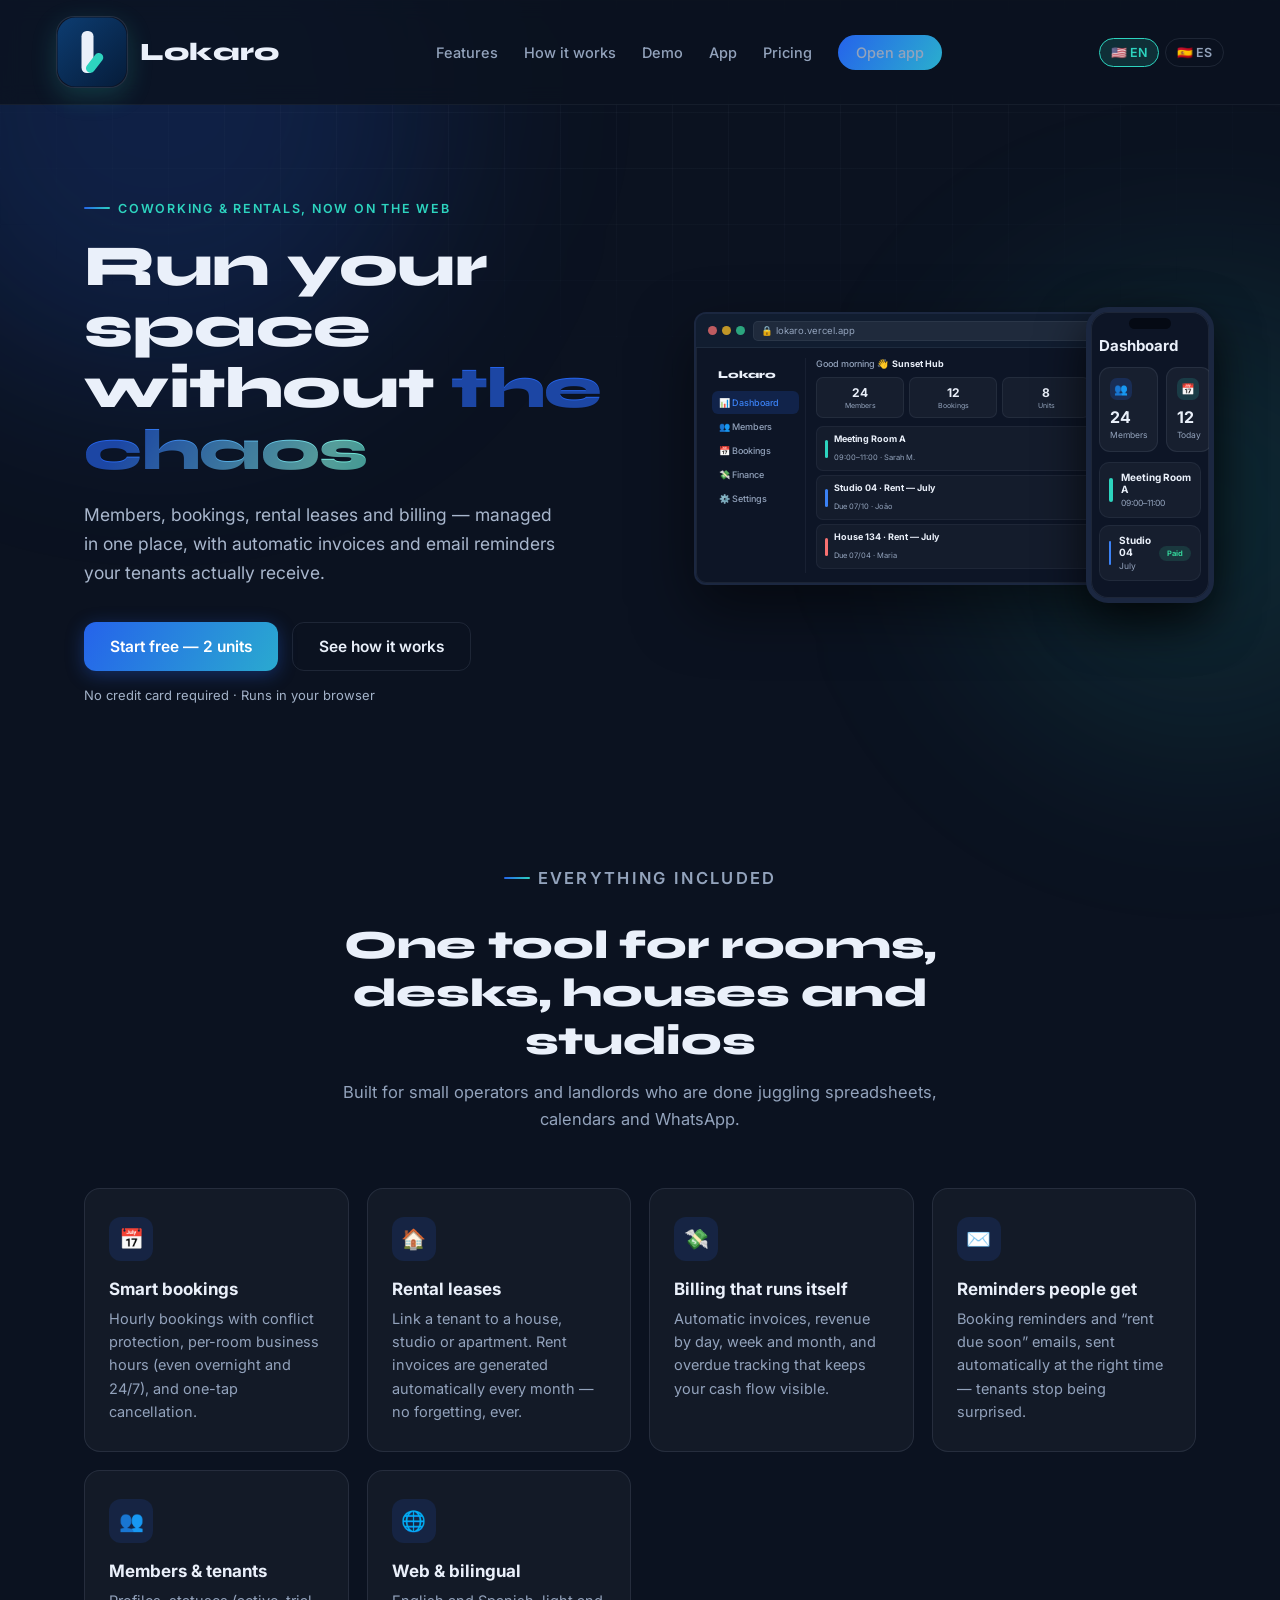
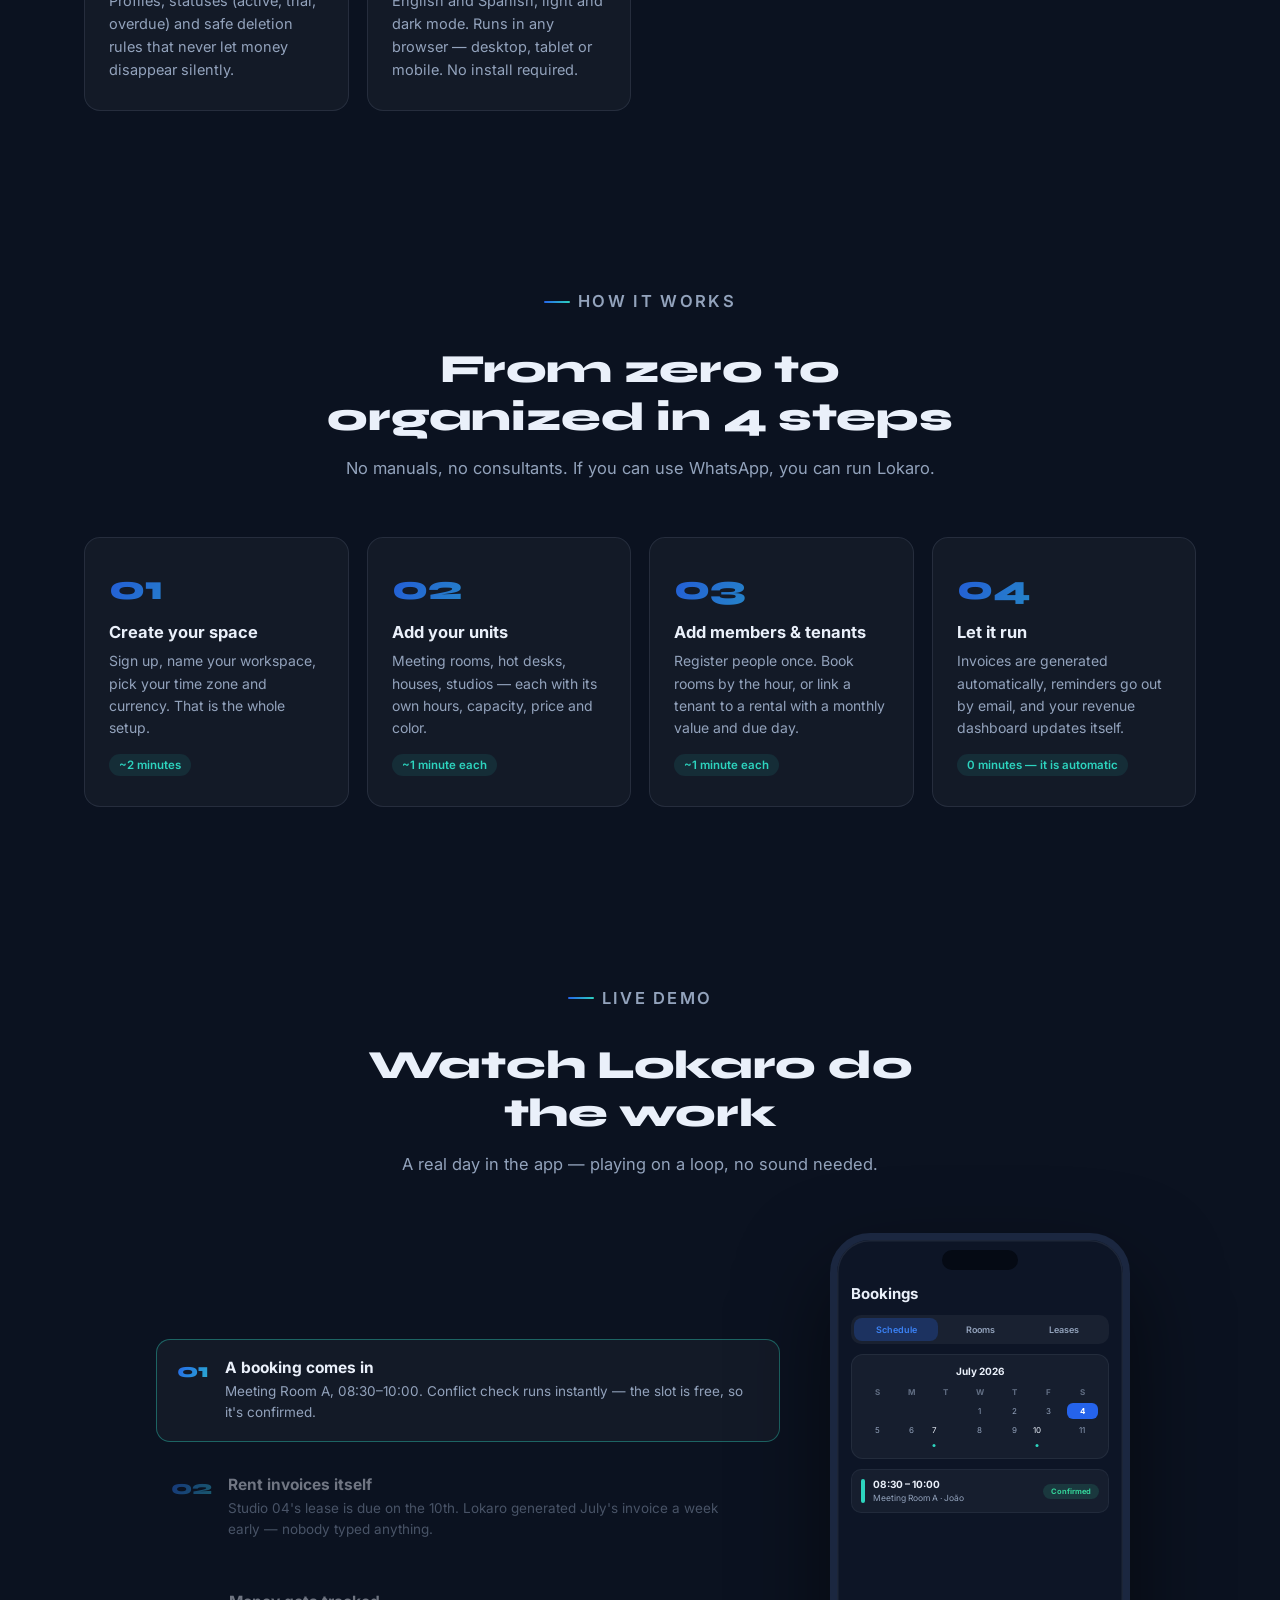
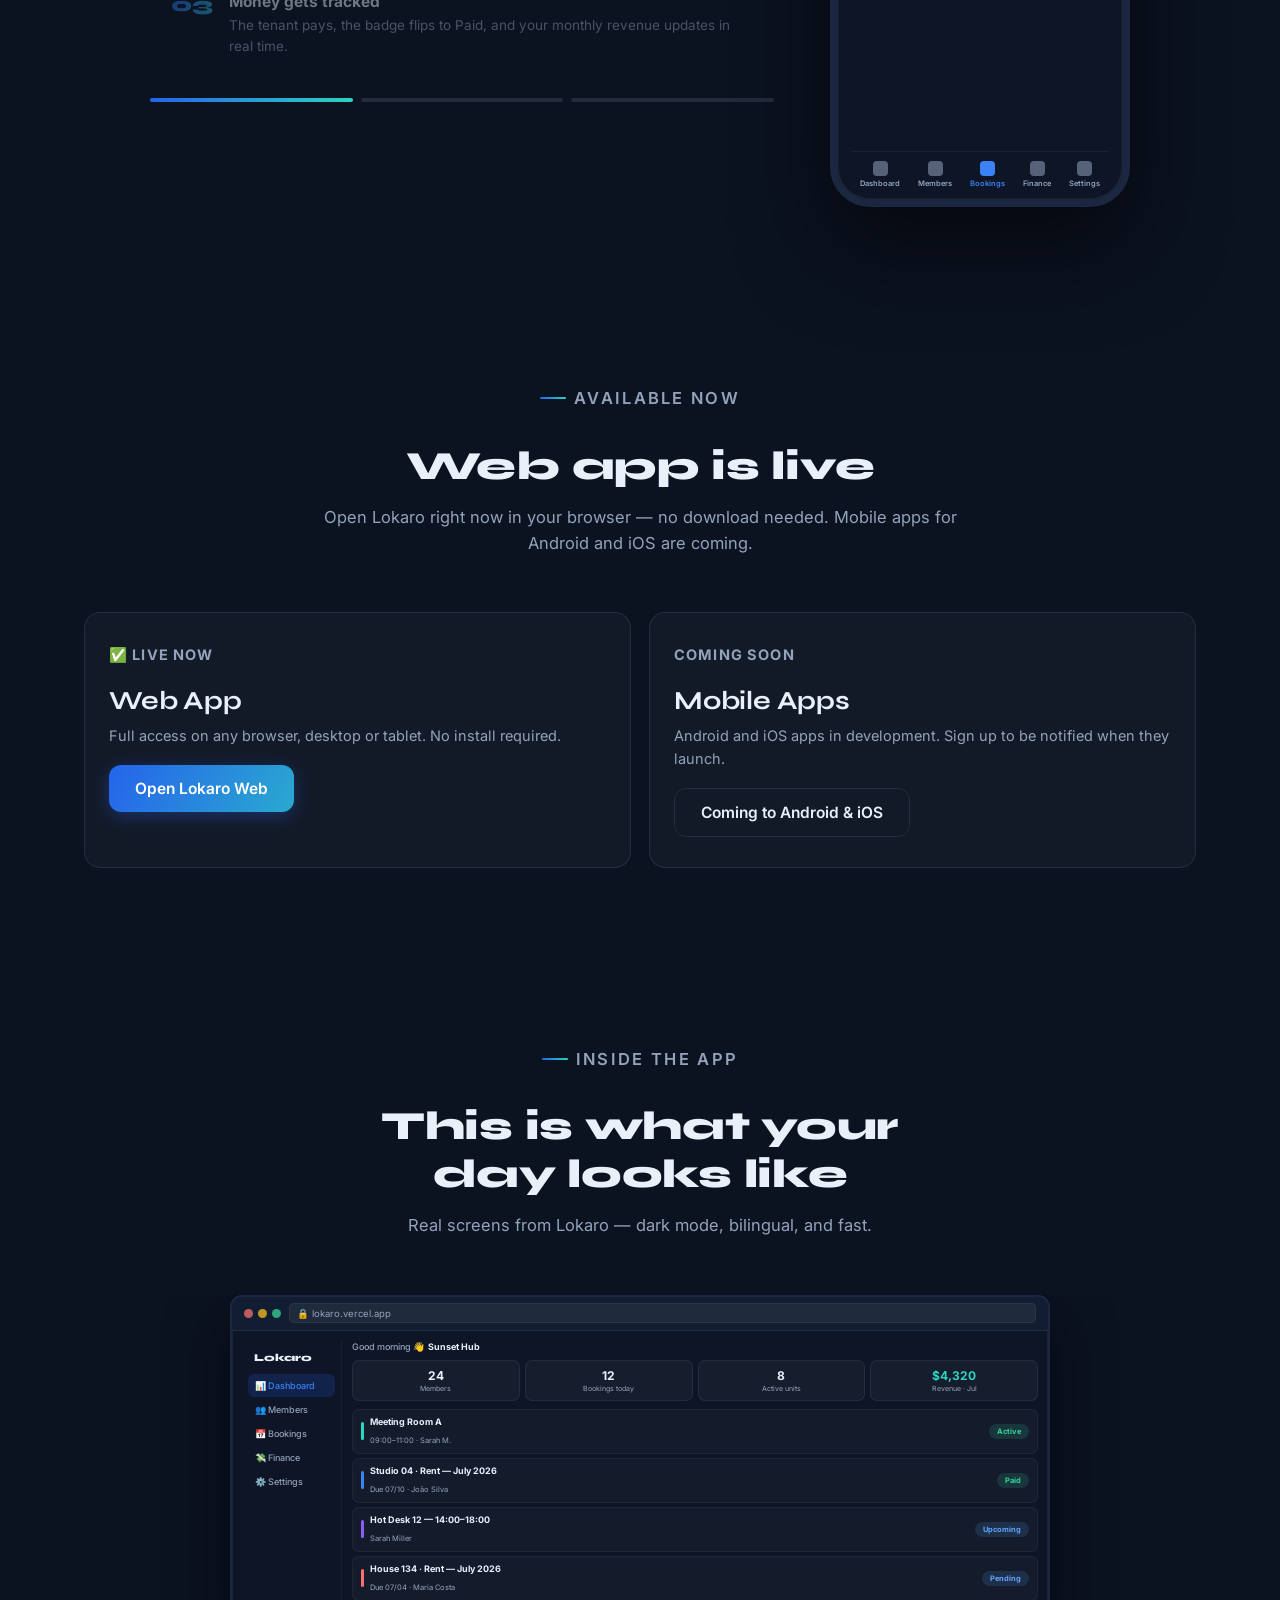
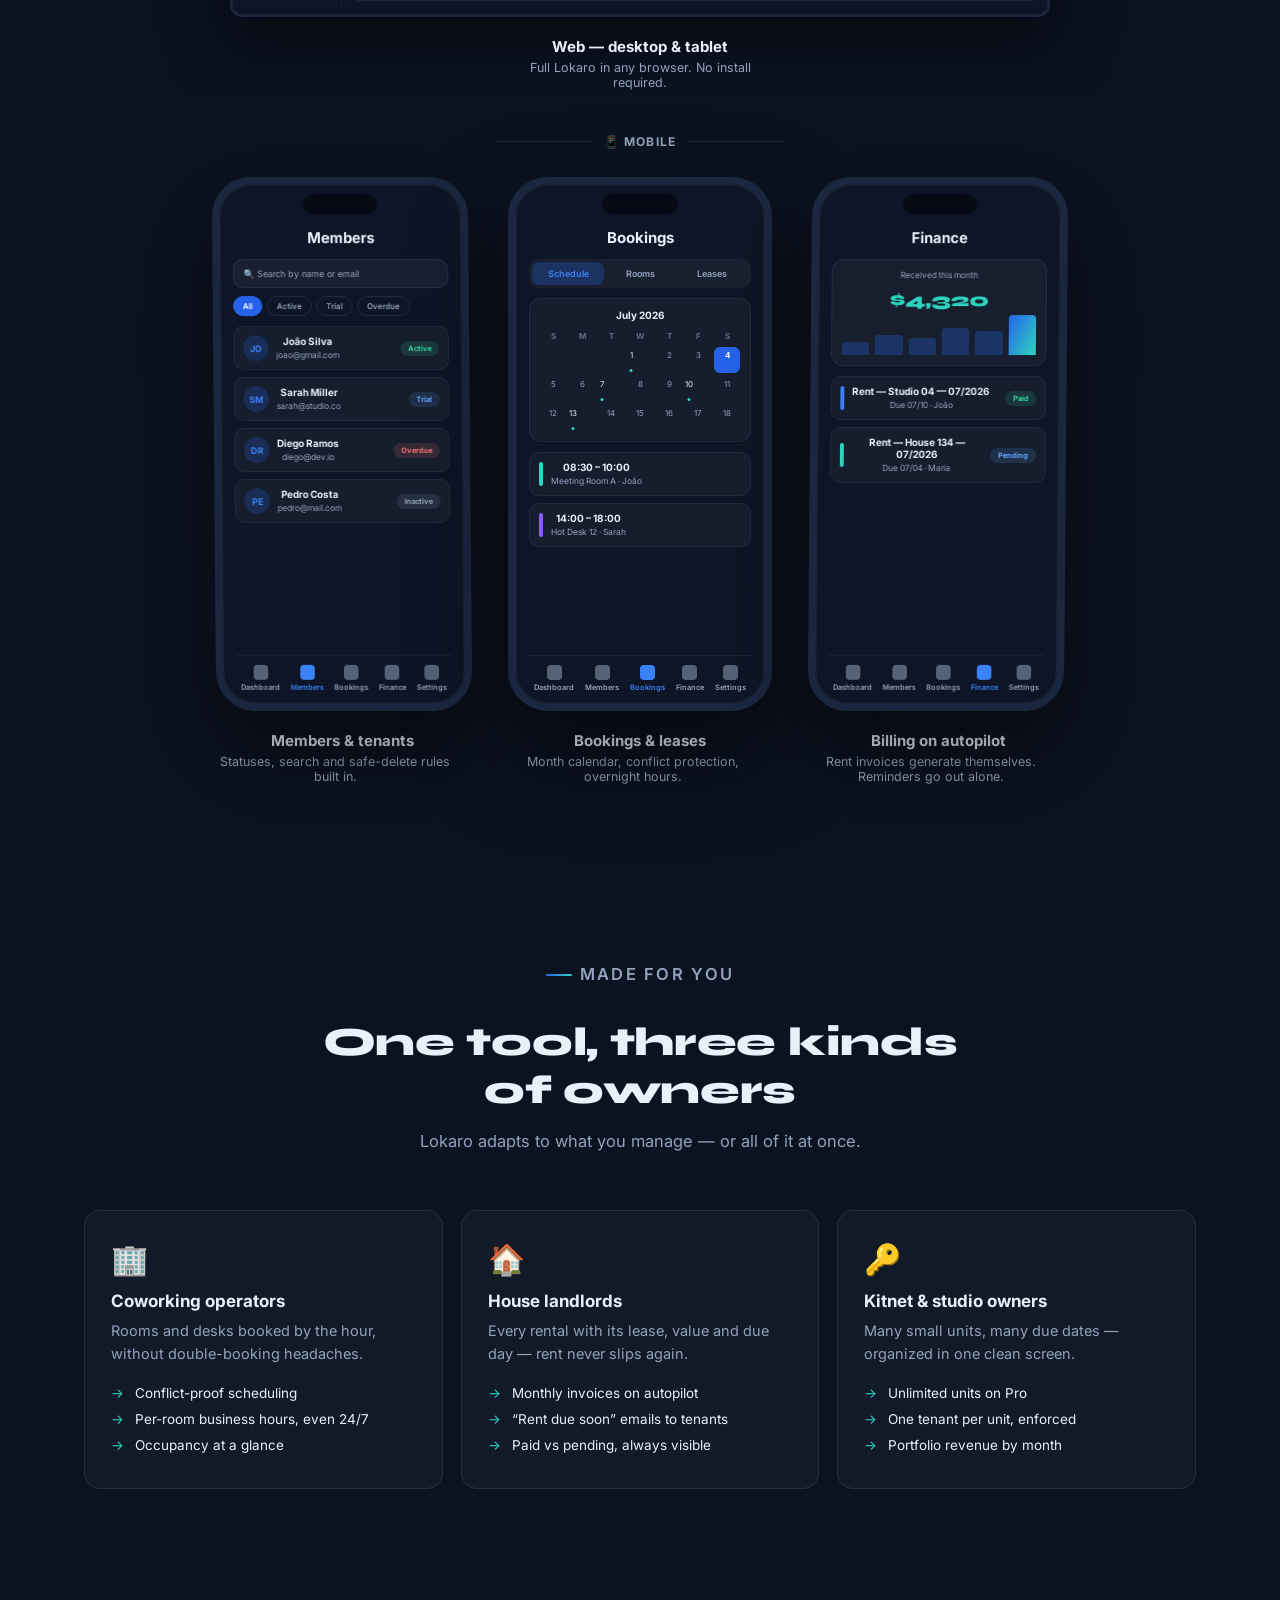
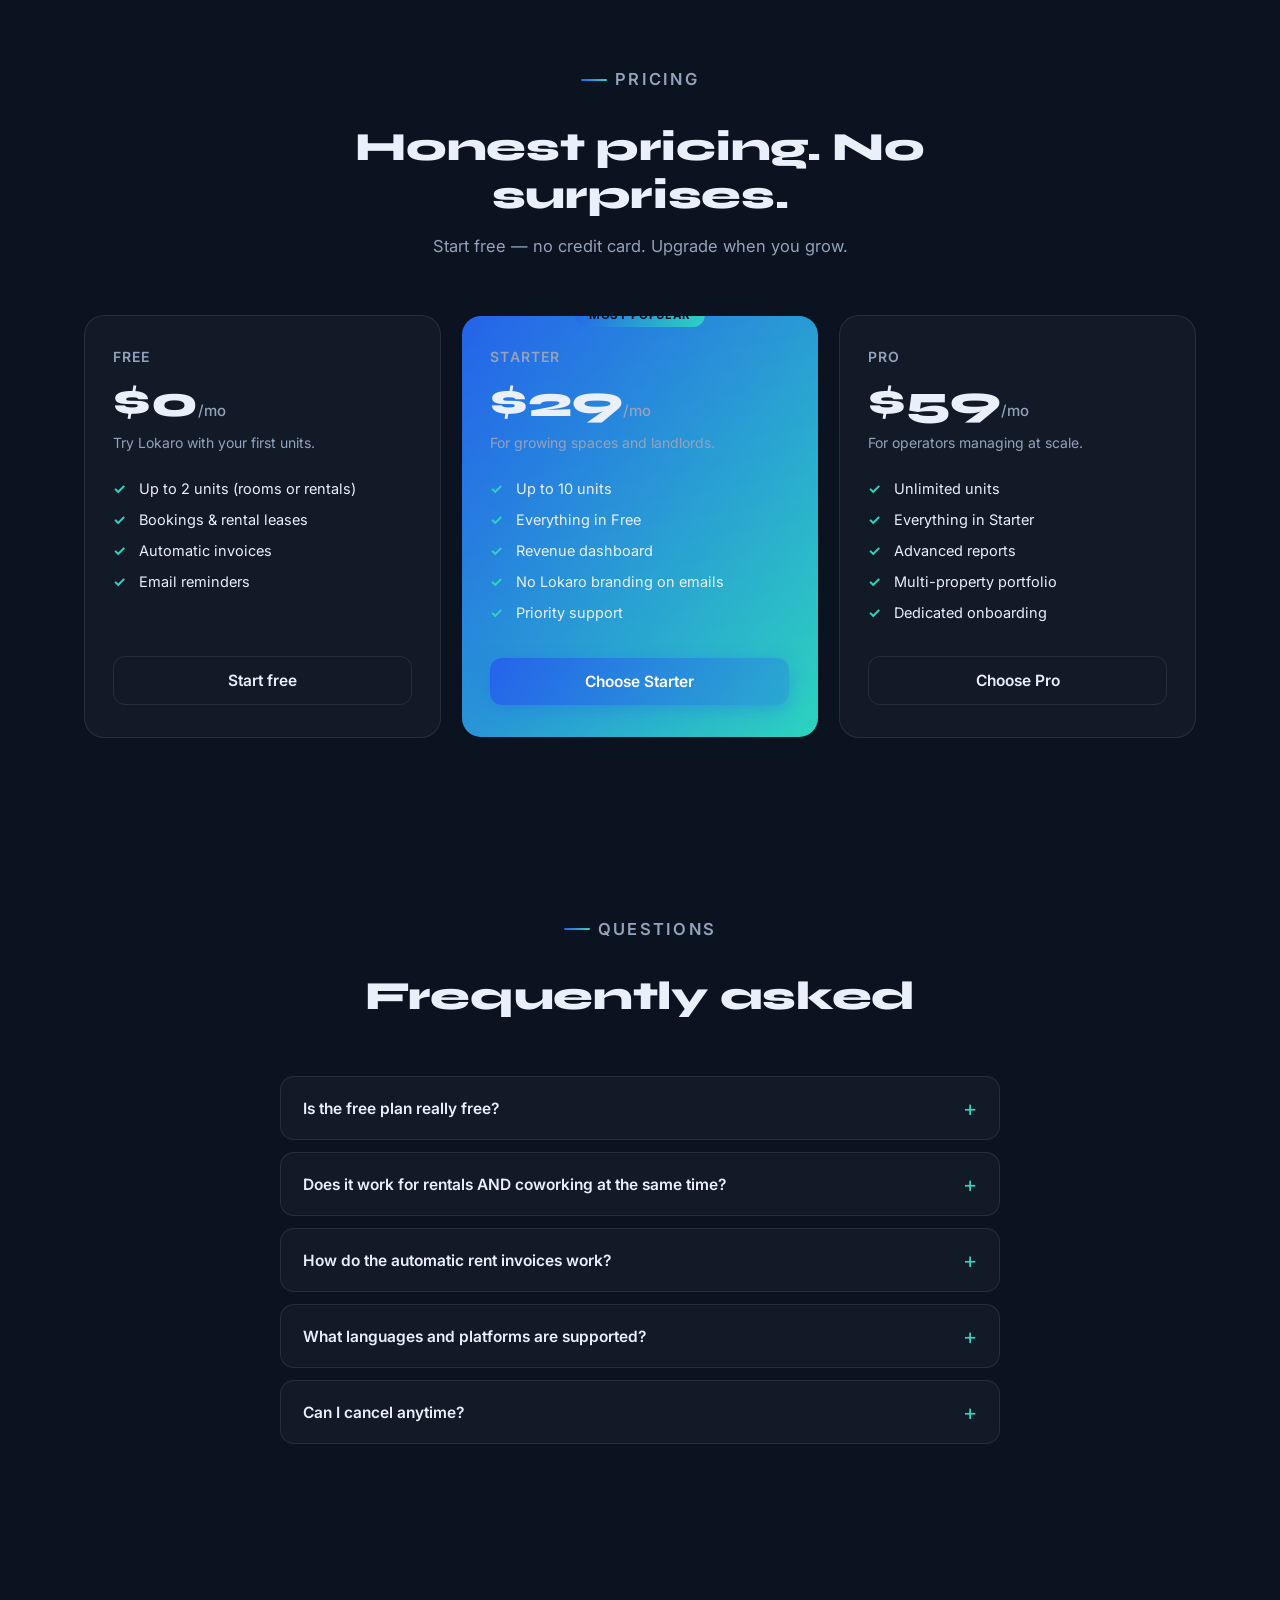
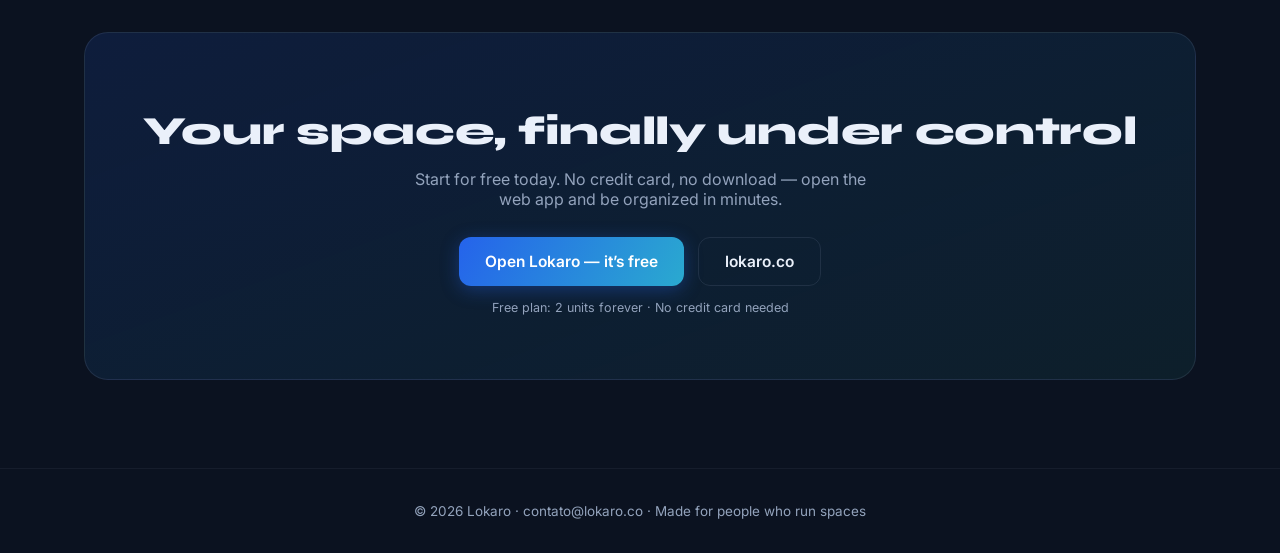
==== commit dc8e969a: "feat: add desktop browser mockups — hero device-duo + web showcase section - Hero: replaced phone-on" ====
--- a/index.html
+++ b/index.html
@@ -45,75 +45,46 @@
     <p class="hero-note" data-i18n="hero.note">No credit card required · Runs in your browser</p>
   </div>
 
-  <div class="mock" aria-hidden="true">
-    <div class="phone phone-app" style="margin:0 auto">
+  <div class="mock device-hero" aria-hidden="true">
+    <div class="browser">
+      <div class="browser-bar">
+        <div class="browser-dots"><span></span><span></span><span></span></div>
+        <div class="browser-url">🔒&nbsp;lokaro.vercel.app</div>
+      </div>
+      <div class="bscreen">
+        <div class="blayout">
+          <div class="bsidebar">
+            <div class="bsb-logo">Lokaro</div>
+            <div class="bsb-item active">📊 Dashboard</div>
+            <div class="bsb-item">👥 Members</div>
+            <div class="bsb-item">📅 Bookings</div>
+            <div class="bsb-item">💸 Finance</div>
+            <div class="bsb-item">⚙️ Settings</div>
+          </div>
+          <div class="bmain">
+            <p class="bgreeting">Good morning 👋 &nbsp;<b style="color:var(--ink)">Sunset Hub</b></p>
+            <div class="bkpis">
+              <div class="bkpi"><b>24</b><span>Members</span></div>
+              <div class="bkpi"><b>12</b><span>Bookings</span></div>
+              <div class="bkpi"><b>8</b><span>Units</span></div>
+              <div class="bkpi"><b style="color:#2DD4BF">$4,320</b><span>Revenue</span></div>
+            </div>
+            <div class="brow"><div class="bbar" style="background:#2DD4BF"></div><div><b>Meeting Room A</b><small>09:00–11:00 · Sarah M.</small></div><span class="pbadge g">Active</span></div>
+            <div class="brow"><div class="bbar" style="background:#3B82F6"></div><div><b>Studio 04 · Rent — July</b><small>Due 07/10 · João</small></div><span class="pbadge g">Paid</span></div>
+            <div class="brow"><div class="bbar" style="background:#F87171"></div><div><b>House 134 · Rent — July</b><small>Due 07/04 · Maria</small></div><span class="pbadge b">Pending</span></div>
+          </div>
+        </div>
+      </div>
+    </div>
+    <div class="phone phone-mini">
       <div class="pscreen">
-        <div class="pviews">
-          <div class="pview on" data-view="dashboard">
-            <p class="pgreet">Good morning 👋</p>
-            <p class="ptitle">Sunset Hub</p>
-            <div class="pkpis">
-              <div class="pkpi spot"><div class="pi" style="background:rgba(37,99,235,.2);color:#60A5FA">👥</div><b>24</b><span>Active members</span></div>
-              <div class="pkpi spot"><div class="pi" style="background:rgba(45,212,191,.16);color:#2DD4BF">📅</div><b>12</b><span>Bookings today</span></div>
-              <div class="pkpi spot"><div class="pi" style="background:rgba(139,92,246,.18);color:#A78BFA">🚪</div><b>8</b><span>Active units</span></div>
-              <div class="pkpi spot"><div class="pi" style="background:rgba(248,113,113,.14);color:#F87171">⚠️</div><b>3</b><span>Pending invoices</span></div>
-            </div>
-            <div class="prow"><div class="pbar" style="background:#2DD4BF"></div><div><b>Meeting Room A</b><small>09:00–11:00 · Sarah M.</small></div></div>
-            <div class="prow"><div class="pbar" style="background:#3B82F6"></div><div><b>Studio 04 · Rent</b><small>July</small></div><span class="pbadge g">Paid</span></div>
-            <div class="pcardinfo"><b>Next steps</b><p>Invite your first members and let billing run on autopilot.</p></div>
-          </div>
-
-          <div class="pview" data-view="members">
-            <p class="ptitle">Members</p>
-            <div class="psearch">🔍 Search by name or email</div>
-            <div class="pchips"><span class="pchip on">All</span><span class="pchip">Active</span><span class="pchip">Trial</span><span class="pchip">Overdue</span></div>
-            <div class="prow"><div class="pav">JO</div><div><b>João Silva</b><small>joao@gmail.com</small></div><span class="pbadge g">Active</span></div>
-            <div class="prow"><div class="pav">SM</div><div><b>Sarah Miller</b><small>sarah@studio.co</small></div><span class="pbadge b">Trial</span></div>
-            <div class="prow"><div class="pav">DR</div><div><b>Diego Ramos</b><small>diego@dev.io</small></div><span class="pbadge r">Overdue</span></div>
-          </div>
-
-          <div class="pview" data-view="bookings">
-            <p class="ptitle">Bookings</p>
-            <div class="pseg"><span class="on">Schedule</span><span>Rooms</span><span>Leases</span></div>
-            <div class="pcal">
-              <p class="pmon">July 2026</p>
-              <div class="pdays">
-                <span class="pd hd">S</span><span class="pd hd">M</span><span class="pd hd">T</span><span class="pd hd">W</span><span class="pd hd">T</span><span class="pd hd">F</span><span class="pd hd">S</span>
-                <span class="pd"></span><span class="pd"></span><span class="pd"></span><span class="pd dot">1</span><span class="pd">2</span><span class="pd">3</span><span class="pd sel">4</span>
-                <span class="pd">5</span><span class="pd">6</span><span class="pd dot">7</span><span class="pd">8</span><span class="pd">9</span><span class="pd dot">10</span><span class="pd">11</span>
-              </div>
-            </div>
-            <div class="prow"><div class="pbar" style="background:#2DD4BF"></div><div><b>08:30 – 10:00</b><small>Meeting Room A · João</small></div></div>
-            <div class="prow"><div class="pbar" style="background:#8B5CF6"></div><div><b>14:00 – 18:00</b><small>Hot Desk 12 · Sarah</small></div></div>
-          </div>
-
-          <div class="pview fin" data-view="finance">
-            <p class="ptitle">Finance</p>
-            <div class="prev">
-              <p class="rl">Received this month</p>
-              <p class="rv" style="color:#2DD4BF">$4,320</p>
-              <div class="pbars"><i style="height:30%"></i><i style="height:45%"></i><i style="height:38%"></i><i style="height:62%"></i><i style="height:55%"></i><i class="hi" style="height:92%"></i></div>
-            </div>
-            <div class="prow"><div class="pbar" style="background:#3B82F6"></div><div><b>Rent — Studio 04 — 07/2026</b><small>Due 07/10 · João</small></div><span class="pbadge g">Paid</span></div>
-            <div class="prow"><div class="pbar" style="background:#2DD4BF"></div><div><b>Rent — House 134 — 07/2026</b><small>Due 07/04 · Maria</small></div><span class="pbadge b">Pending</span></div>
-          </div>
-
-          <div class="pview" data-view="settings">
-            <p class="ptitle">Settings</p>
-            <div class="pkpi"><div class="pi" style="background:rgba(37,99,235,.2);color:#60A5FA">🌐</div><b>Language</b><span>English / Português</span></div>
-            <div class="pkpi" style="margin-top:8px"><div class="pi" style="background:rgba(45,212,191,.16);color:#2DD4BF">🔔</div><b>Reminders</b><span>Email notifications: On</span></div>
-            <div class="pkpi" style="margin-top:8px"><div class="pi" style="background:rgba(248,113,113,.14);color:#F87171">🔒</div><b>Security</b><span>2FA recommended</span></div>
-            <div class="pcardinfo" style="margin-top:10px"><b>Plan</b><p>Starter · 10 units · Next billing on Jul 20</p></div>
-          </div>
-        </div>
-
-        <div class="ptabs">
-          <button class="ptab ptab-btn on" data-target="dashboard" type="button"><i></i>Dashboard</button>
-          <button class="ptab ptab-btn" data-target="members" type="button"><i></i>Members</button>
-          <button class="ptab ptab-btn" data-target="bookings" type="button"><i></i>Bookings</button>
-          <button class="ptab ptab-btn" data-target="finance" type="button"><i></i>Finance</button>
-          <button class="ptab ptab-btn" data-target="settings" type="button"><i></i>Settings</button>
-        </div>
+        <p class="ptitle">Dashboard</p>
+        <div class="pkpis">
+          <div class="pkpi"><div class="pi" style="background:rgba(37,99,235,.2);color:#60A5FA">👥</div><b>24</b><span>Members</span></div>
+          <div class="pkpi"><div class="pi" style="background:rgba(45,212,191,.16);color:#2DD4BF">📅</div><b>12</b><span>Today</span></div>
+        </div>
+        <div class="prow"><div class="pbar" style="background:#2DD4BF"></div><div><b>Meeting Room A</b><small>09:00–11:00</small></div></div>
+        <div class="prow"><div class="pbar" style="background:#3B82F6"></div><div><b>Studio 04</b><small>July</small></div><span class="pbadge g">Paid</span></div>
       </div>
     </div>
   </div>
@@ -289,6 +260,42 @@
     <h2 data-i18n="inside.h2">This is what your day looks like</h2>
     <p data-i18n="inside.p">Real screens from Lokaro — dark mode, bilingual, and fast.</p>
   </div>
+  <div class="web-showcase reveal spot">
+    <div class="browser show-browser">
+      <div class="browser-bar">
+        <div class="browser-dots"><span></span><span></span><span></span></div>
+        <div class="browser-url">🔒&nbsp;lokaro.vercel.app</div>
+      </div>
+      <div class="bscreen">
+        <div class="blayout">
+          <div class="bsidebar">
+            <div class="bsb-logo">Lokaro</div>
+            <div class="bsb-item active">📊 Dashboard</div>
+            <div class="bsb-item">👥 Members</div>
+            <div class="bsb-item">📅 Bookings</div>
+            <div class="bsb-item">💸 Finance</div>
+            <div class="bsb-item">⚙️ Settings</div>
+          </div>
+          <div class="bmain">
+            <p class="bgreeting">Good morning 👋 &nbsp;<b style="color:var(--ink)">Sunset Hub</b></p>
+            <div class="bkpis">
+              <div class="bkpi"><b>24</b><span>Members</span></div>
+              <div class="bkpi"><b>12</b><span>Bookings today</span></div>
+              <div class="bkpi"><b>8</b><span>Active units</span></div>
+              <div class="bkpi"><b style="color:#2DD4BF">$4,320</b><span>Revenue · Jul</span></div>
+            </div>
+            <div class="brow"><div class="bbar" style="background:#2DD4BF"></div><div><b>Meeting Room A</b><small>09:00–11:00 · Sarah M.</small></div><span class="pbadge g">Active</span></div>
+            <div class="brow"><div class="bbar" style="background:#3B82F6"></div><div><b>Studio 04 · Rent — July 2026</b><small>Due 07/10 · João Silva</small></div><span class="pbadge g">Paid</span></div>
+            <div class="brow"><div class="bbar" style="background:#8B5CF6"></div><div><b>Hot Desk 12 — 14:00–18:00</b><small>Sarah Miller</small></div><span class="pbadge b">Upcoming</span></div>
+            <div class="brow"><div class="bbar" style="background:#F87171"></div><div><b>House 134 · Rent — July 2026</b><small>Due 07/04 · Maria Costa</small></div><span class="pbadge b">Pending</span></div>
+          </div>
+        </div>
+      </div>
+    </div>
+    <p class="show-cap" style="text-align:center;margin-top:20px">Web — desktop &amp; tablet<small>Full Lokaro in any browser. No install required.</small></p>
+  </div>
+
+  <p class="mobile-label reveal">📱 Mobile</p>
   <div class="showcase reveal">
 
     <div class="show-item">
--- a/css/style.css
+++ b/css/style.css
@@ -523,11 +523,111 @@
 .lang-btn:hover{border-color:var(--teal);color:var(--ink)}
 .lang-btn.active{background:rgba(45,212,191,.15);border-color:var(--teal);color:var(--teal)}
 
+/* ---------- Browser mockup ---------- */
+.browser{
+  border-radius:12px;background:#0D1526;
+  border:2px solid #1B2740;
+  box-shadow:0 24px 60px rgba(0,0,0,.5),inset 0 0 0 1px rgba(147,163,188,.1);
+  overflow:hidden;
+}
+.browser-bar{
+  height:34px;background:#111D30;border-bottom:1px solid rgba(147,163,188,.1);
+  display:flex;align-items:center;padding:0 12px;gap:8px;
+}
+.browser-dots{display:flex;gap:5px}
+.browser-dots span{width:9px;height:9px;border-radius:50%}
+.browser-dots span:nth-child(1){background:rgba(248,113,113,.75)}
+.browser-dots span:nth-child(2){background:rgba(251,191,36,.75)}
+.browser-dots span:nth-child(3){background:rgba(52,211,153,.75)}
+.browser-url{
+  flex:1;background:rgba(255,255,255,.06);
+  border:1px solid rgba(147,163,188,.1);border-radius:5px;
+  height:20px;display:flex;align-items:center;
+  padding:0 7px;font-size:9.5px;color:var(--mut);gap:4px;
+}
+.bscreen{padding:10px}
+.blayout{display:flex}
+.bsidebar{
+  width:100px;flex-shrink:0;padding:6px;
+  border-right:1px solid rgba(147,163,188,.08);
+}
+.bsb-logo{
+  font-family:'Syne',sans-serif;font-weight:800;font-size:10.5px;
+  color:var(--ink);padding:4px 6px 10px;
+}
+.bsb-item{
+  font-size:9px;font-weight:500;color:var(--mut);
+  padding:6px 7px;border-radius:6px;margin-bottom:1px;
+  display:flex;align-items:center;gap:4px;
+}
+.bsb-item.active{background:rgba(37,99,235,.18);color:var(--blue-soft)}
+.bmain{flex:1;padding:0 0 0 10px;overflow:hidden}
+.bgreeting{font-size:9px;font-weight:500;color:var(--mut);margin-bottom:8px}
+.bkpis{display:grid;grid-template-columns:repeat(4,1fr);gap:5px;margin-bottom:8px}
+.bkpi{
+  background:rgba(255,255,255,.04);border:1px solid rgba(147,163,188,.1);
+  border-radius:7px;padding:7px 5px;text-align:center;
+}
+.bkpi b{font-size:12px;font-weight:700;display:block;color:var(--ink);margin-bottom:1px}
+.bkpi span{font-size:7px;color:var(--mut);display:block}
+.brow{
+  display:flex;align-items:center;gap:6px;
+  background:rgba(255,255,255,.03);border:1px solid rgba(147,163,188,.08);
+  border-radius:7px;padding:6px 8px;margin-bottom:4px;
+}
+.brow .bbar{width:3px;height:18px;border-radius:3px;flex-shrink:0}
+.brow b{font-size:9px;display:block;color:var(--ink)}
+.brow small{color:var(--mut);font-size:7.5px}
+.brow .pbadge{margin-left:auto}
+
+/* Hero device duo */
+.device-hero{position:relative}
+.device-hero .browser{
+  transition:transform .18s ease-out,box-shadow .4s var(--ease);
+  will-change:transform;
+}
+.phone-mini{
+  position:absolute;bottom:-18px;right:-18px;
+  width:128px;border-radius:22px;
+  border:5px solid #1B2740;
+  box-shadow:0 18px 48px rgba(0,0,0,.7),inset 0 0 0 1px rgba(147,163,188,.12);
+  z-index:2;background:#0D1526;overflow:hidden;
+}
+.phone-mini::before{
+  content:"";position:absolute;top:6px;left:50%;transform:translateX(-50%);
+  width:42px;height:11px;border-radius:7px;background:#050A14;z-index:5;
+}
+.phone-mini .pscreen{padding:22px 8px 10px;min-height:unset}
+
+/* Web showcase block */
+.web-showcase{display:flex;flex-direction:column;align-items:center;margin-bottom:44px}
+.show-browser{
+  width:100%;max-width:820px;
+  transition:transform .55s var(--ease),box-shadow .55s var(--ease);
+}
+.show-browser:hover{
+  transform:translateY(-8px);
+  box-shadow:0 50px 100px rgba(37,99,235,.3),inset 0 0 0 1.5px rgba(45,212,191,.35);
+}
+.mobile-label{
+  text-align:center;font-size:12px;font-weight:700;letter-spacing:.1em;
+  text-transform:uppercase;color:var(--mut);margin-bottom:28px;
+  display:flex;align-items:center;justify-content:center;gap:10px;
+}
+.mobile-label::before,.mobile-label::after{
+  content:"";flex:1;max-width:100px;height:1px;background:var(--card-border);
+}
+
 @media (max-width:900px){
   .hero{grid-template-columns:1fr;padding-top:56px;gap:44px}
   .nav-links a:not(.nav-cta){display:none}
   .logo{width:62px;height:62px;border-radius:16px}
   .brand span{font-size:22px}
   .lang-btn{font-size:11px;padding:5px 8px}
-}
-
+  .phone-mini{width:108px;bottom:-12px;right:-12px}
+  .phone-mini .pscreen{font-size:7px}
+  .bsidebar{width:76px}
+  .bsb-item{font-size:8px;padding:5px 5px}
+  .bkpis{grid-template-columns:repeat(2,1fr)}
+}
+
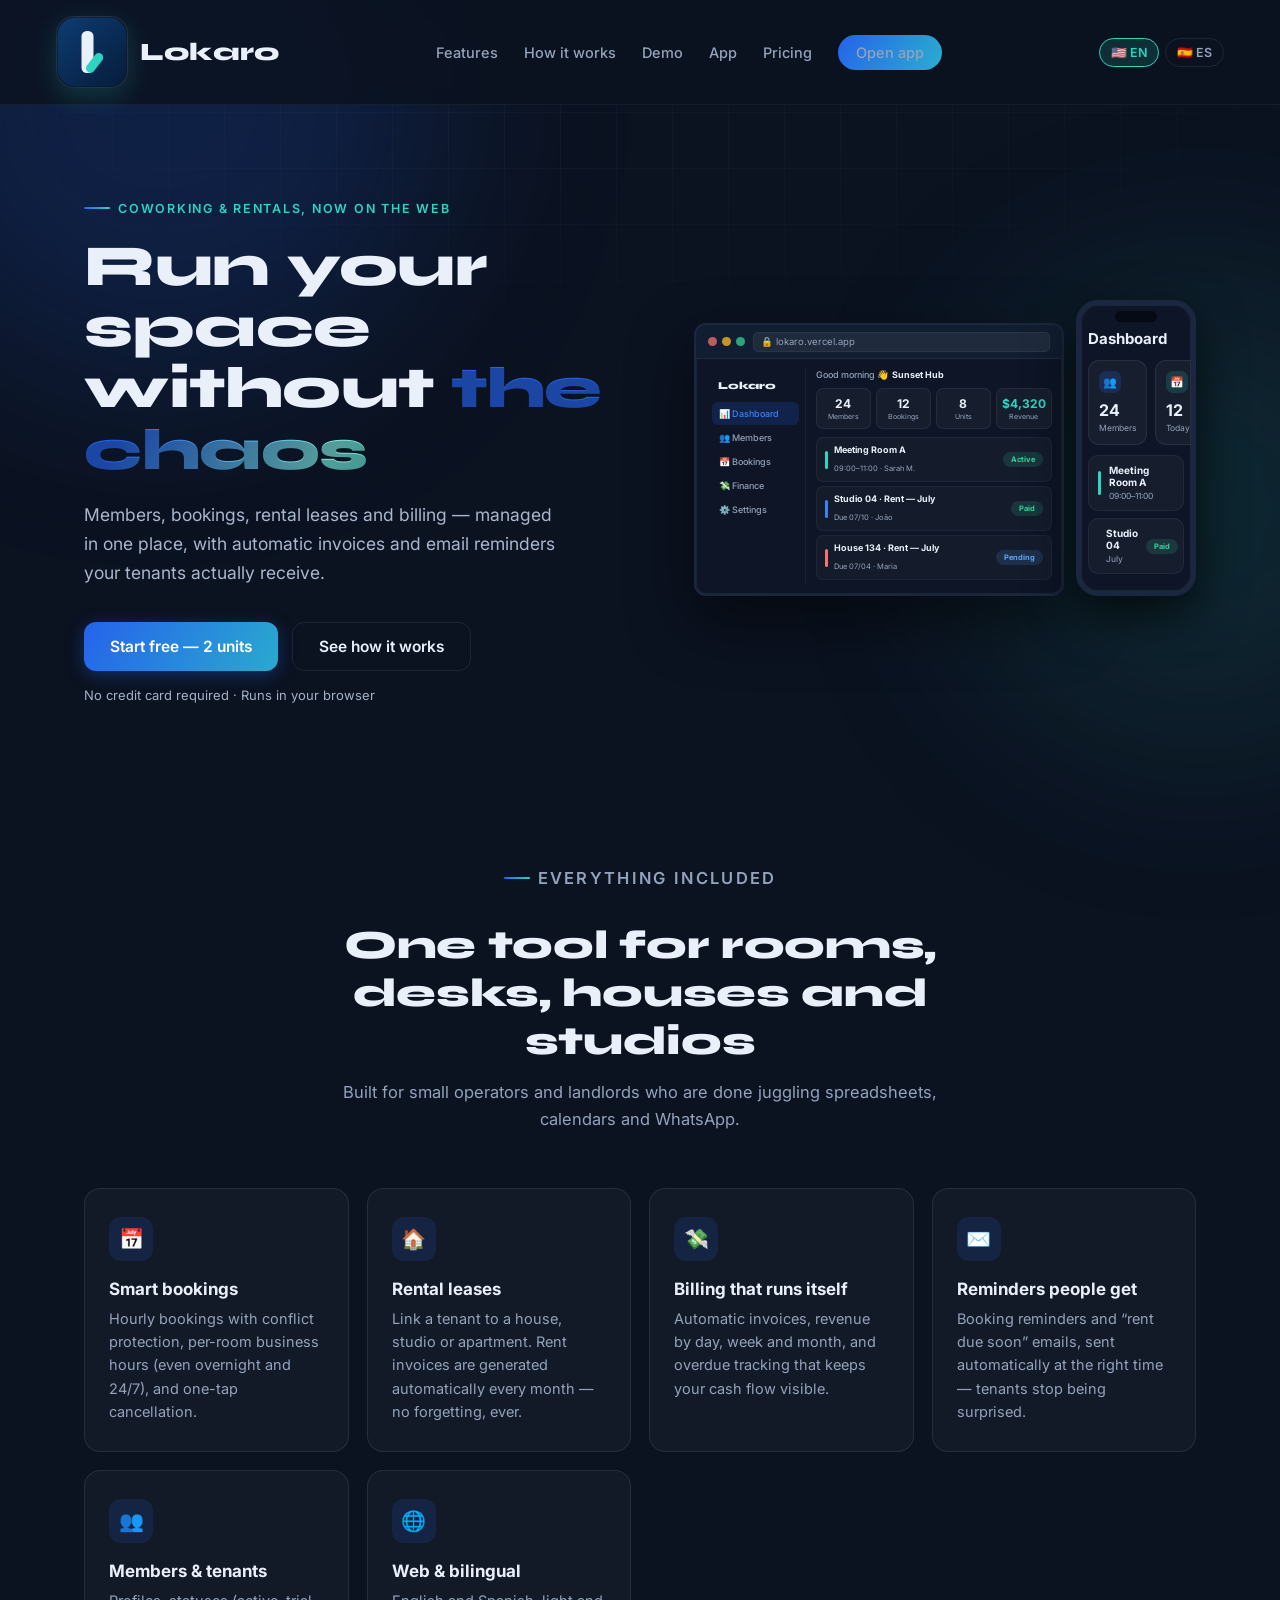
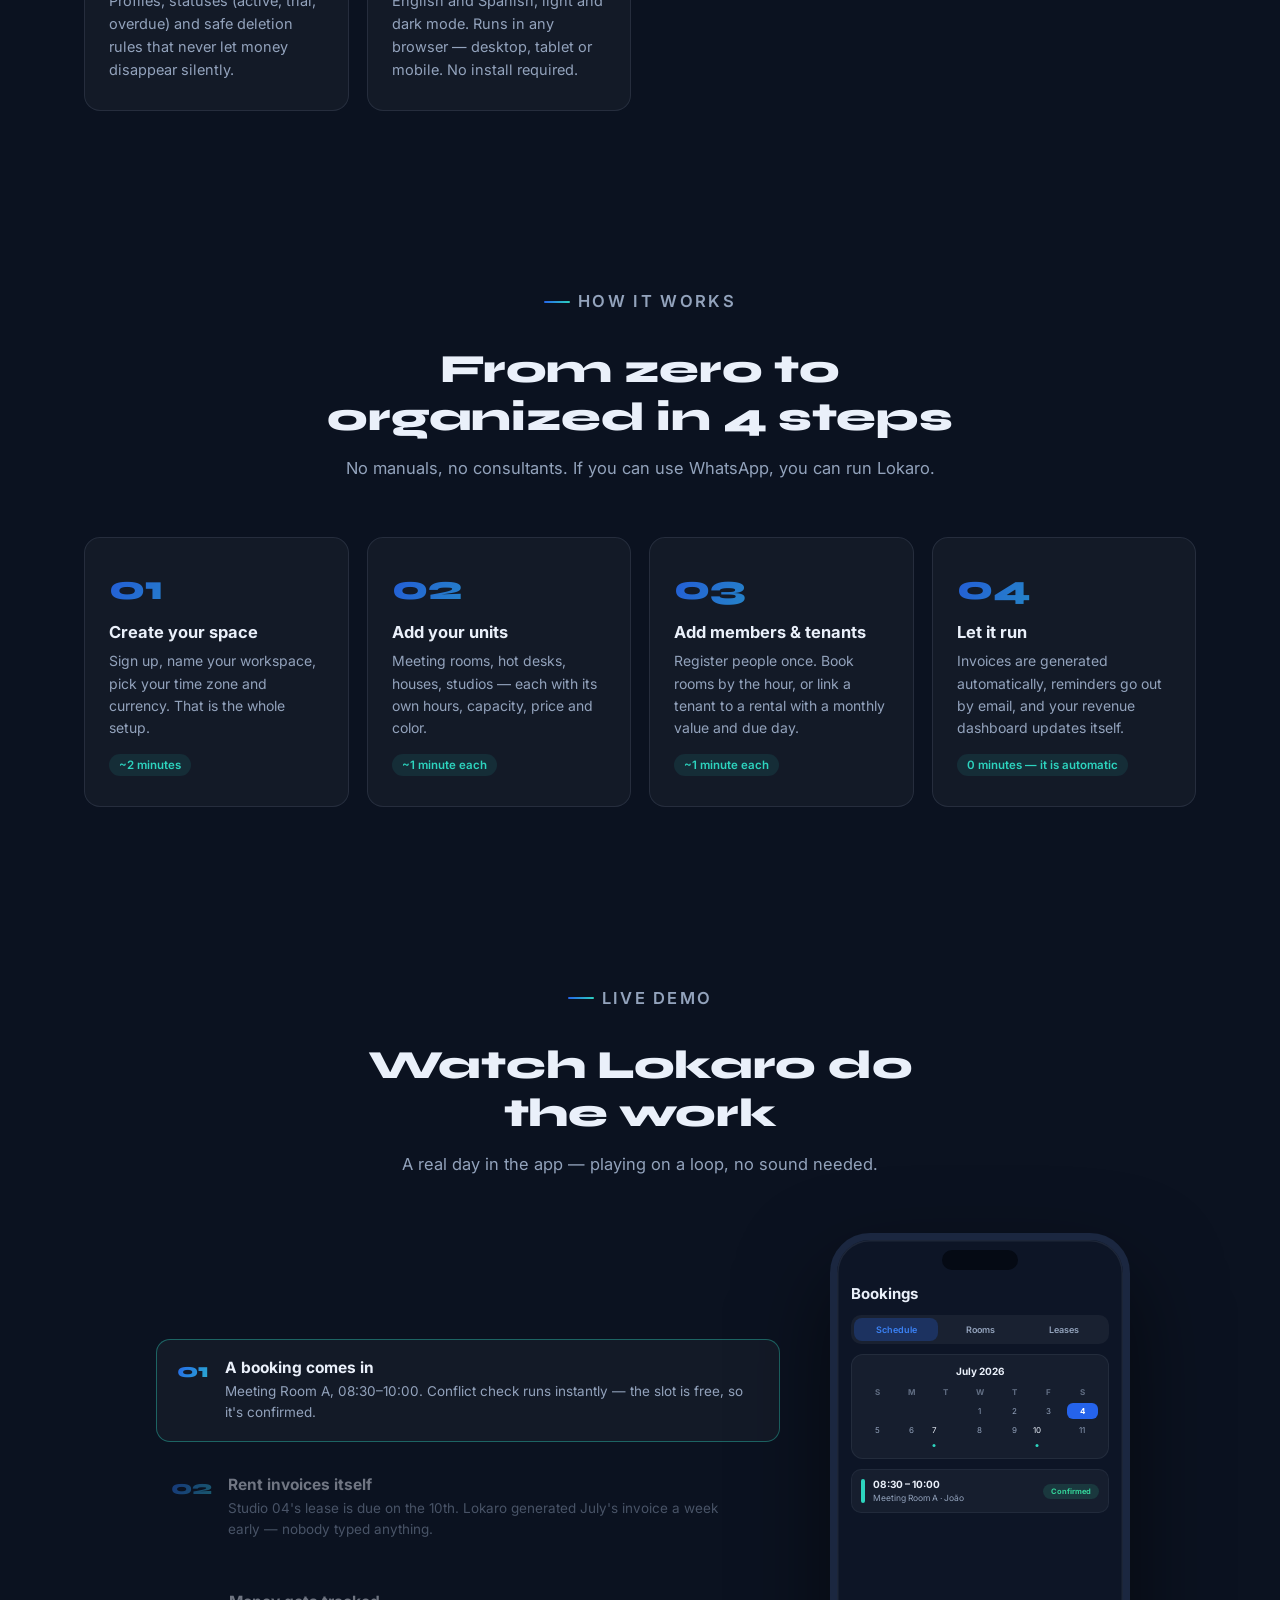
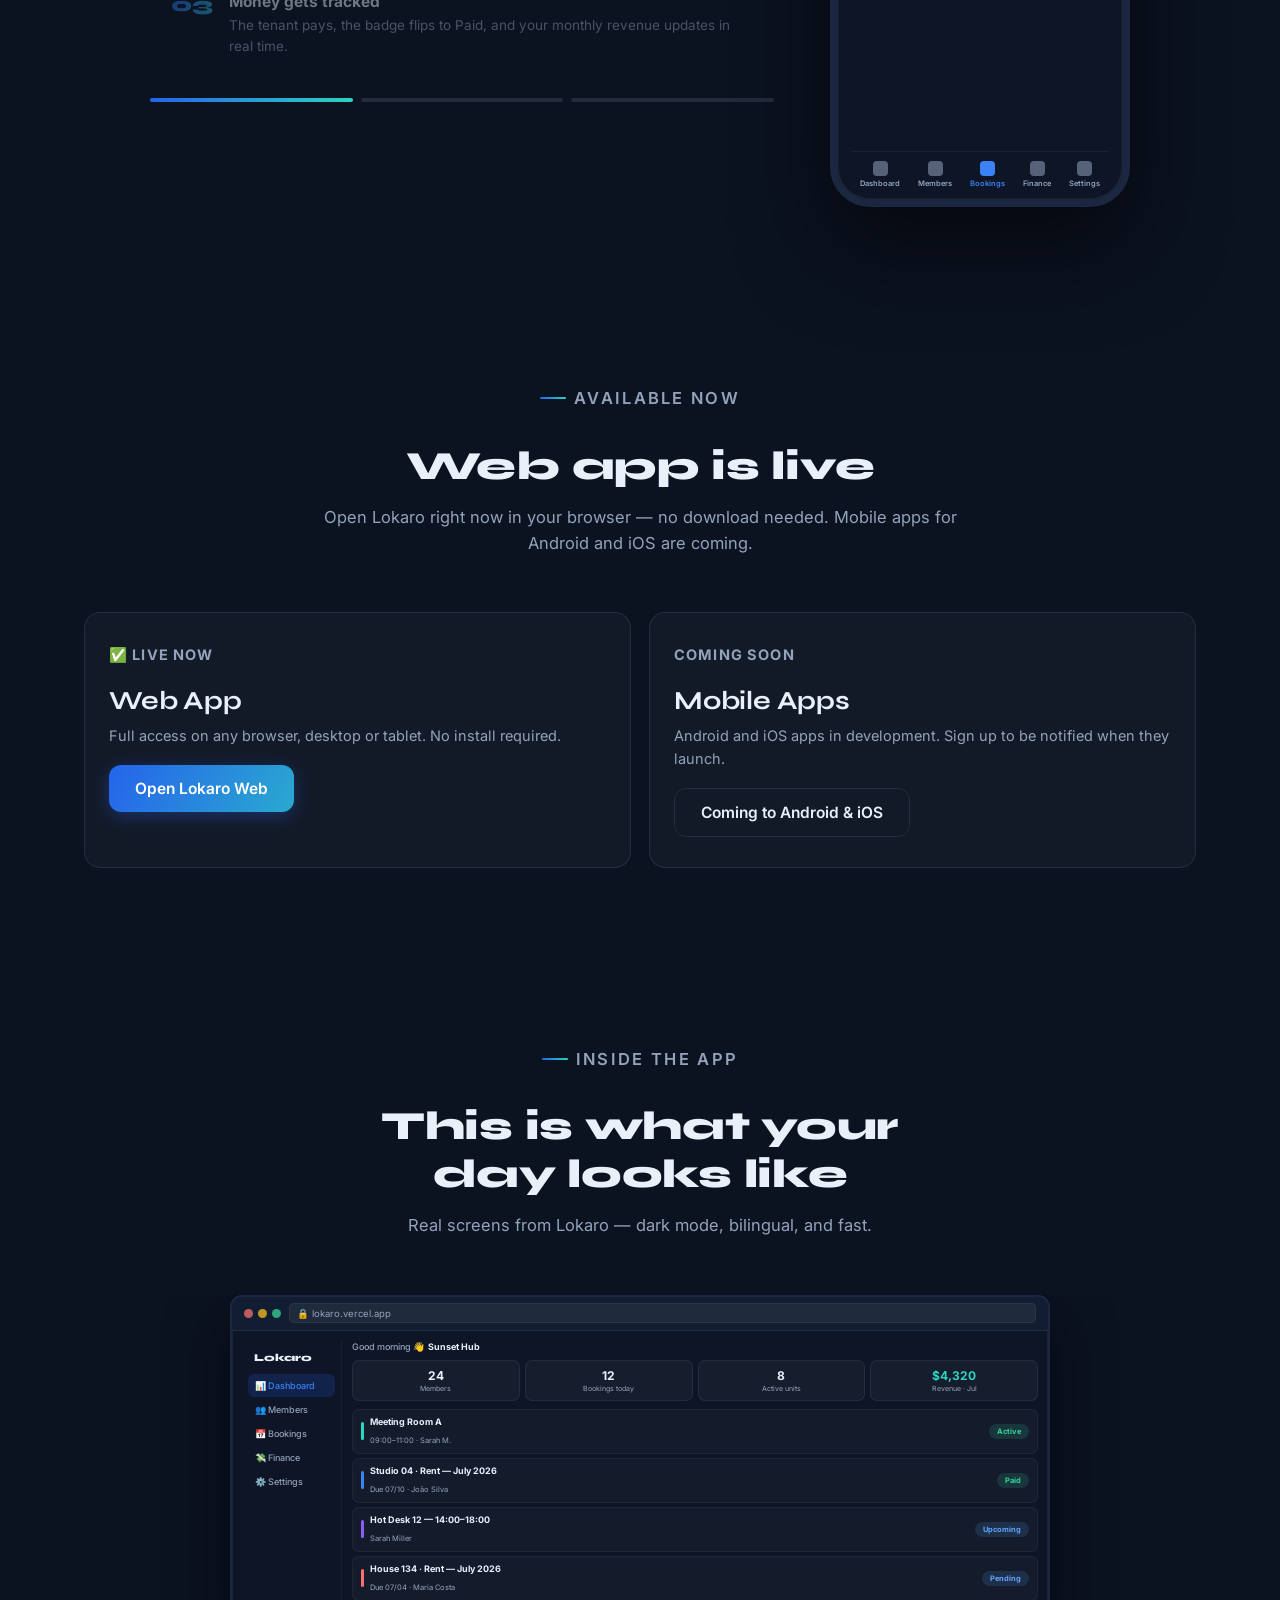
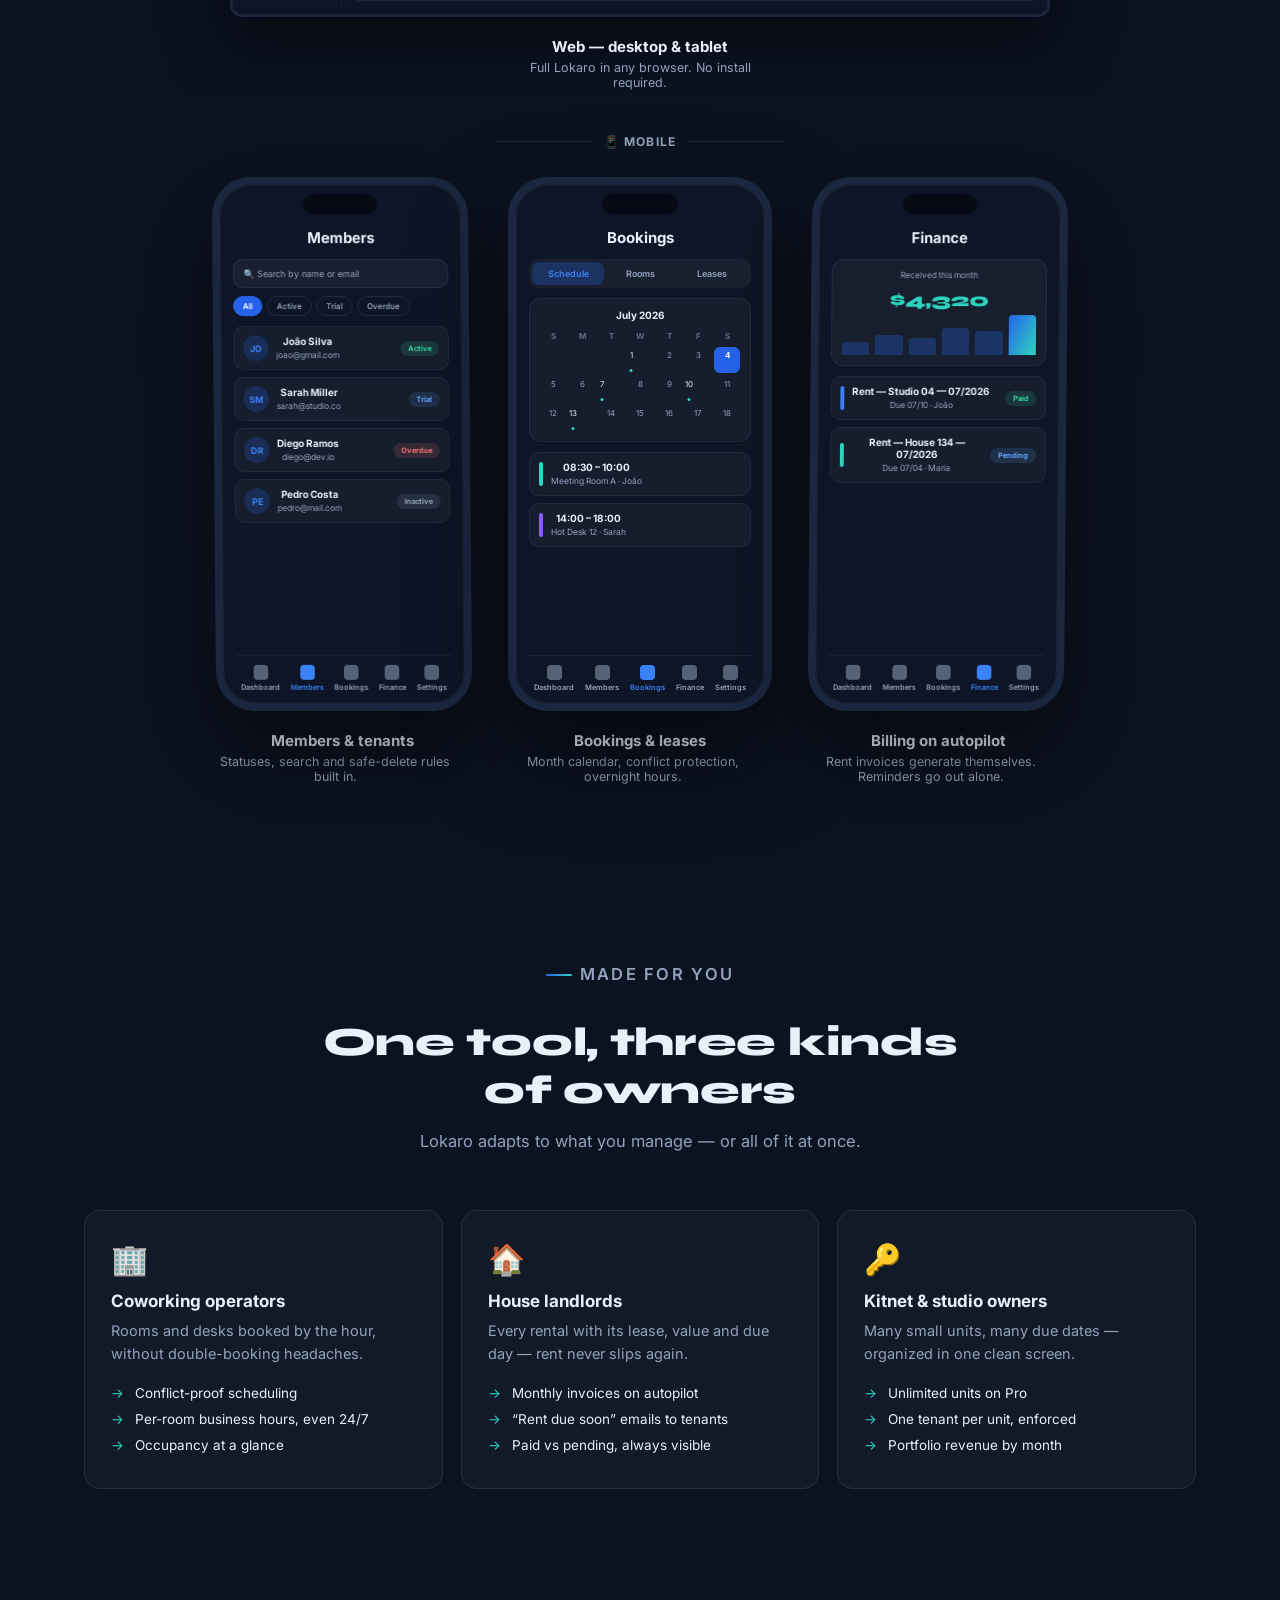
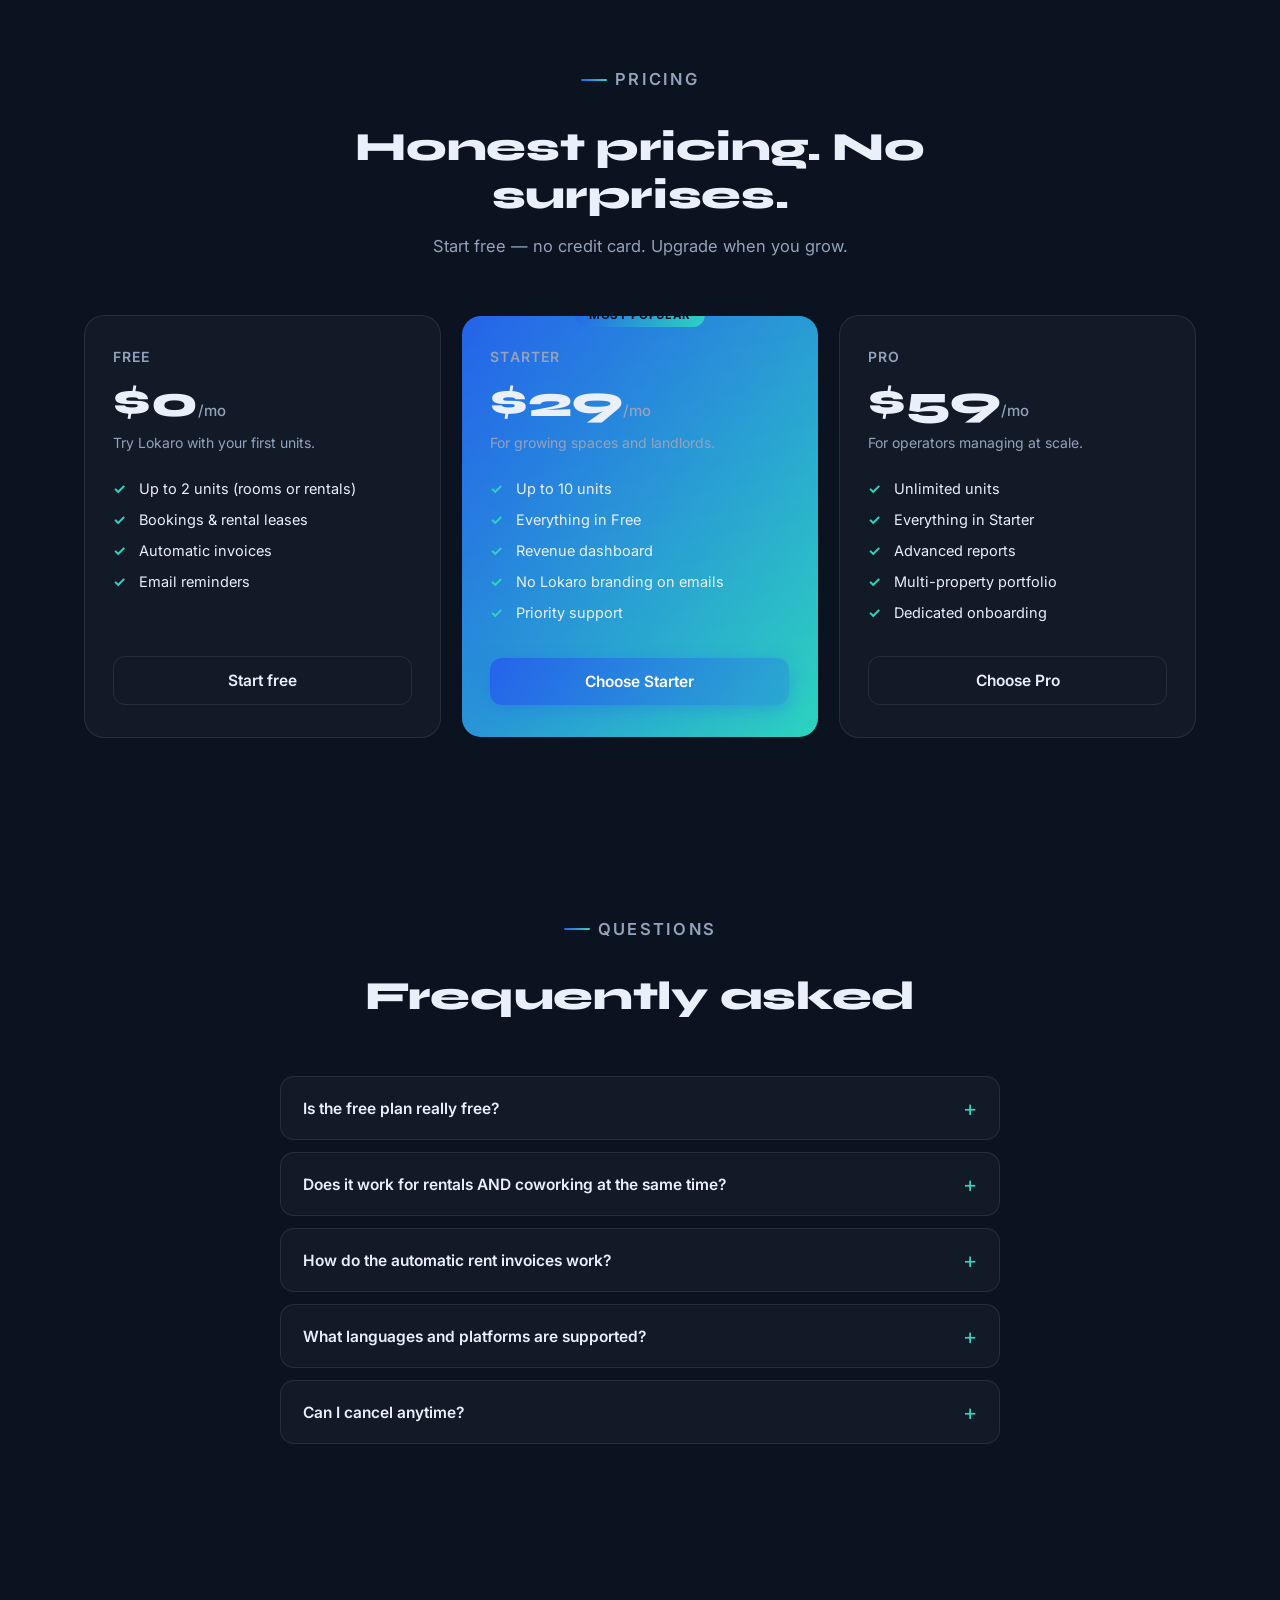
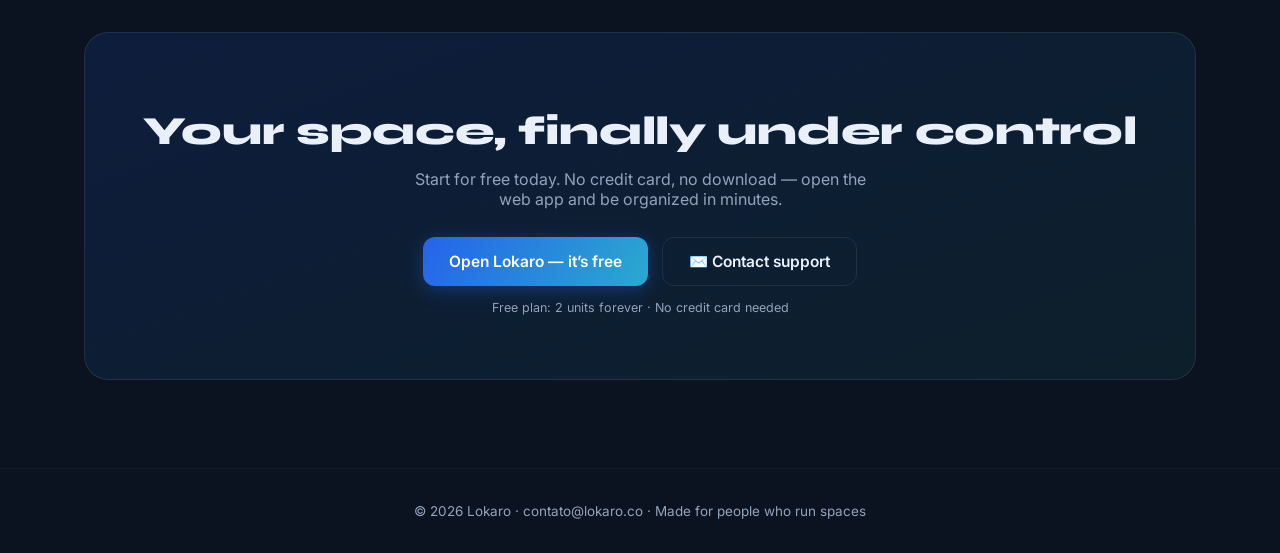
==== commit f07dcb51: "fix: replace lokaro.co button with mailto support link" ====
--- a/index.html
+++ b/index.html
@@ -493,7 +493,7 @@
     <p style="color:var(--mut);max-width:460px;margin:10px auto 0" data-i18n="cta.p">Start for free today. No credit card, no download — open the web app and be organized in minutes.</p>
     <div class="cta-row" style="justify-content:center;margin-top:28px;flex-wrap:wrap">
       <a class="btn primary" href="https://lokaro.vercel.app/" target="_blank" rel="noopener" data-i18n="cta.btn1">Open Lokaro — it’s free</a>
-      <a class="btn ghost" href="https://lokaro.co" target="_blank" rel="noopener" data-i18n="cta.btn2">lokaro.co</a>
+      <a class="btn ghost" href="mailto:contato@lokaro.co" data-i18n="cta.btn2">✉️ Contact support</a>
     </div>
     <p class="form-note" data-i18n="cta.note">Free plan: 2 units forever · No credit card needed</p>
   </div>
--- a/css/style.css
+++ b/css/style.css
@@ -581,23 +581,24 @@
 .brow .pbadge{margin-left:auto}
 
 /* Hero device duo */
-.device-hero{position:relative}
+.device-hero{position:relative;display:flex;align-items:flex-end;gap:12px}
 .device-hero .browser{
+  flex:1;min-width:0;
   transition:transform .18s ease-out,box-shadow .4s var(--ease);
   will-change:transform;
 }
 .phone-mini{
-  position:absolute;bottom:-18px;right:-18px;
-  width:128px;border-radius:22px;
+  flex-shrink:0;
+  width:120px;border-radius:22px;
   border:5px solid #1B2740;
   box-shadow:0 18px 48px rgba(0,0,0,.7),inset 0 0 0 1px rgba(147,163,188,.12);
-  z-index:2;background:#0D1526;overflow:hidden;
+  background:#0D1526;overflow:hidden;position:relative;
 }
 .phone-mini::before{
   content:"";position:absolute;top:6px;left:50%;transform:translateX(-50%);
   width:42px;height:11px;border-radius:7px;background:#050A14;z-index:5;
 }
-.phone-mini .pscreen{padding:22px 8px 10px;min-height:unset}
+.phone-mini .pscreen{padding:22px 7px 10px;min-height:unset}
 
 /* Web showcase block */
 .web-showcase{display:flex;flex-direction:column;align-items:center;margin-bottom:44px}
@@ -624,10 +625,9 @@
   .logo{width:62px;height:62px;border-radius:16px}
   .brand span{font-size:22px}
   .lang-btn{font-size:11px;padding:5px 8px}
-  .phone-mini{width:108px;bottom:-12px;right:-12px}
+  .phone-mini{width:100px}
   .phone-mini .pscreen{font-size:7px}
-  .bsidebar{width:76px}
-  .bsb-item{font-size:8px;padding:5px 5px}
+  .bsidebar{display:none}
   .bkpis{grid-template-columns:repeat(2,1fr)}
 }
 
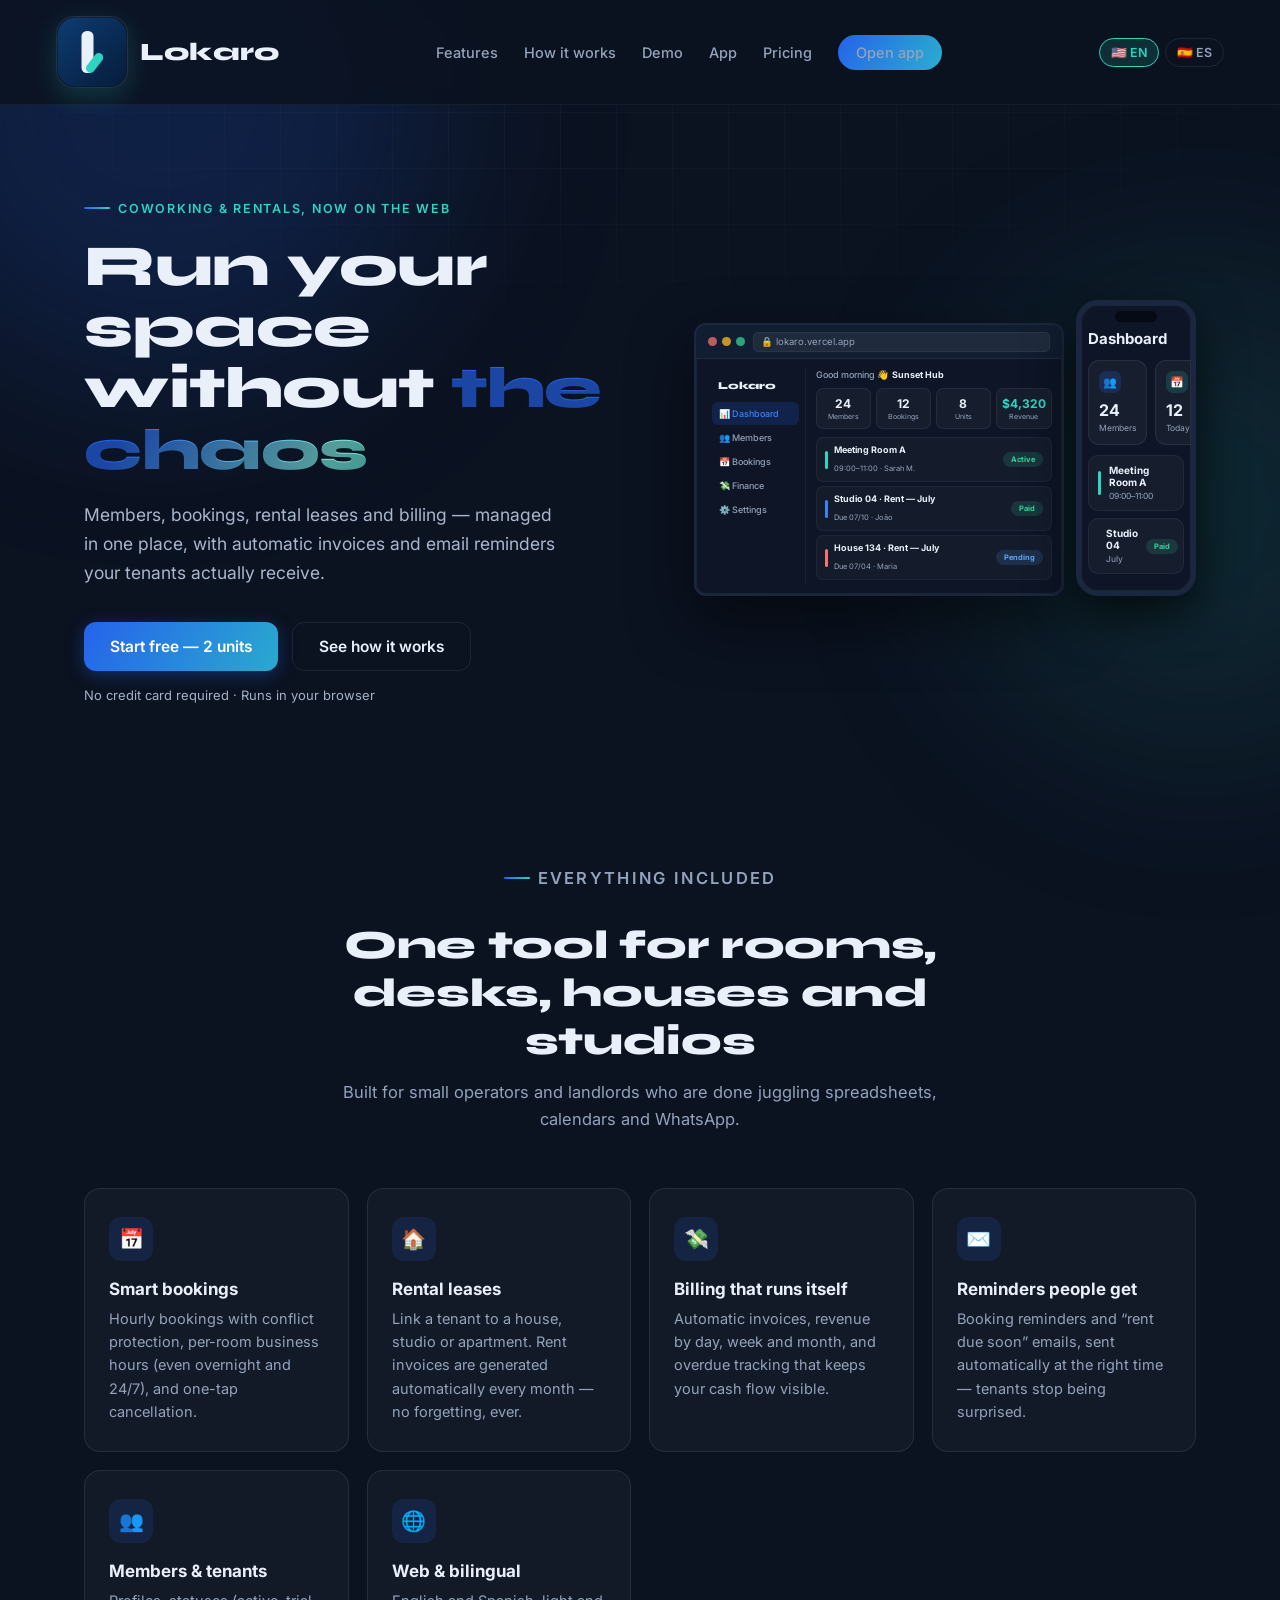
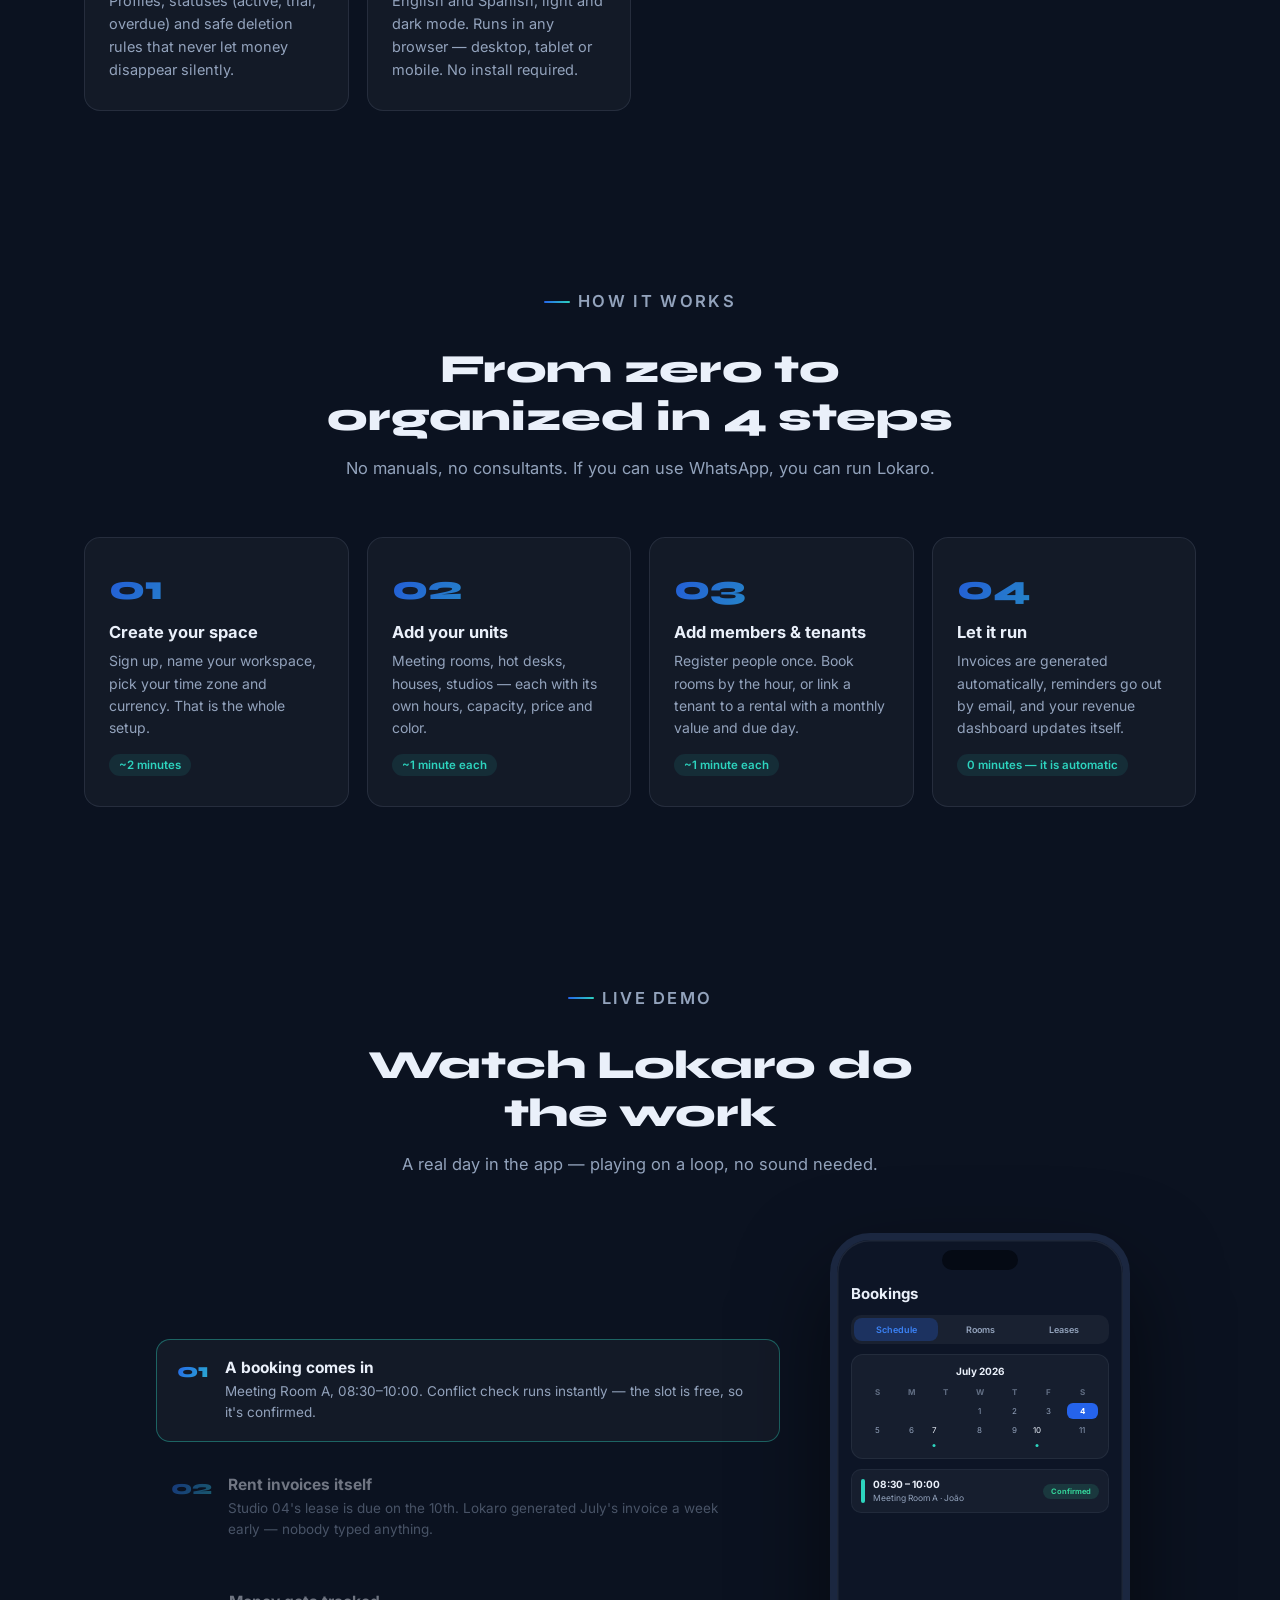
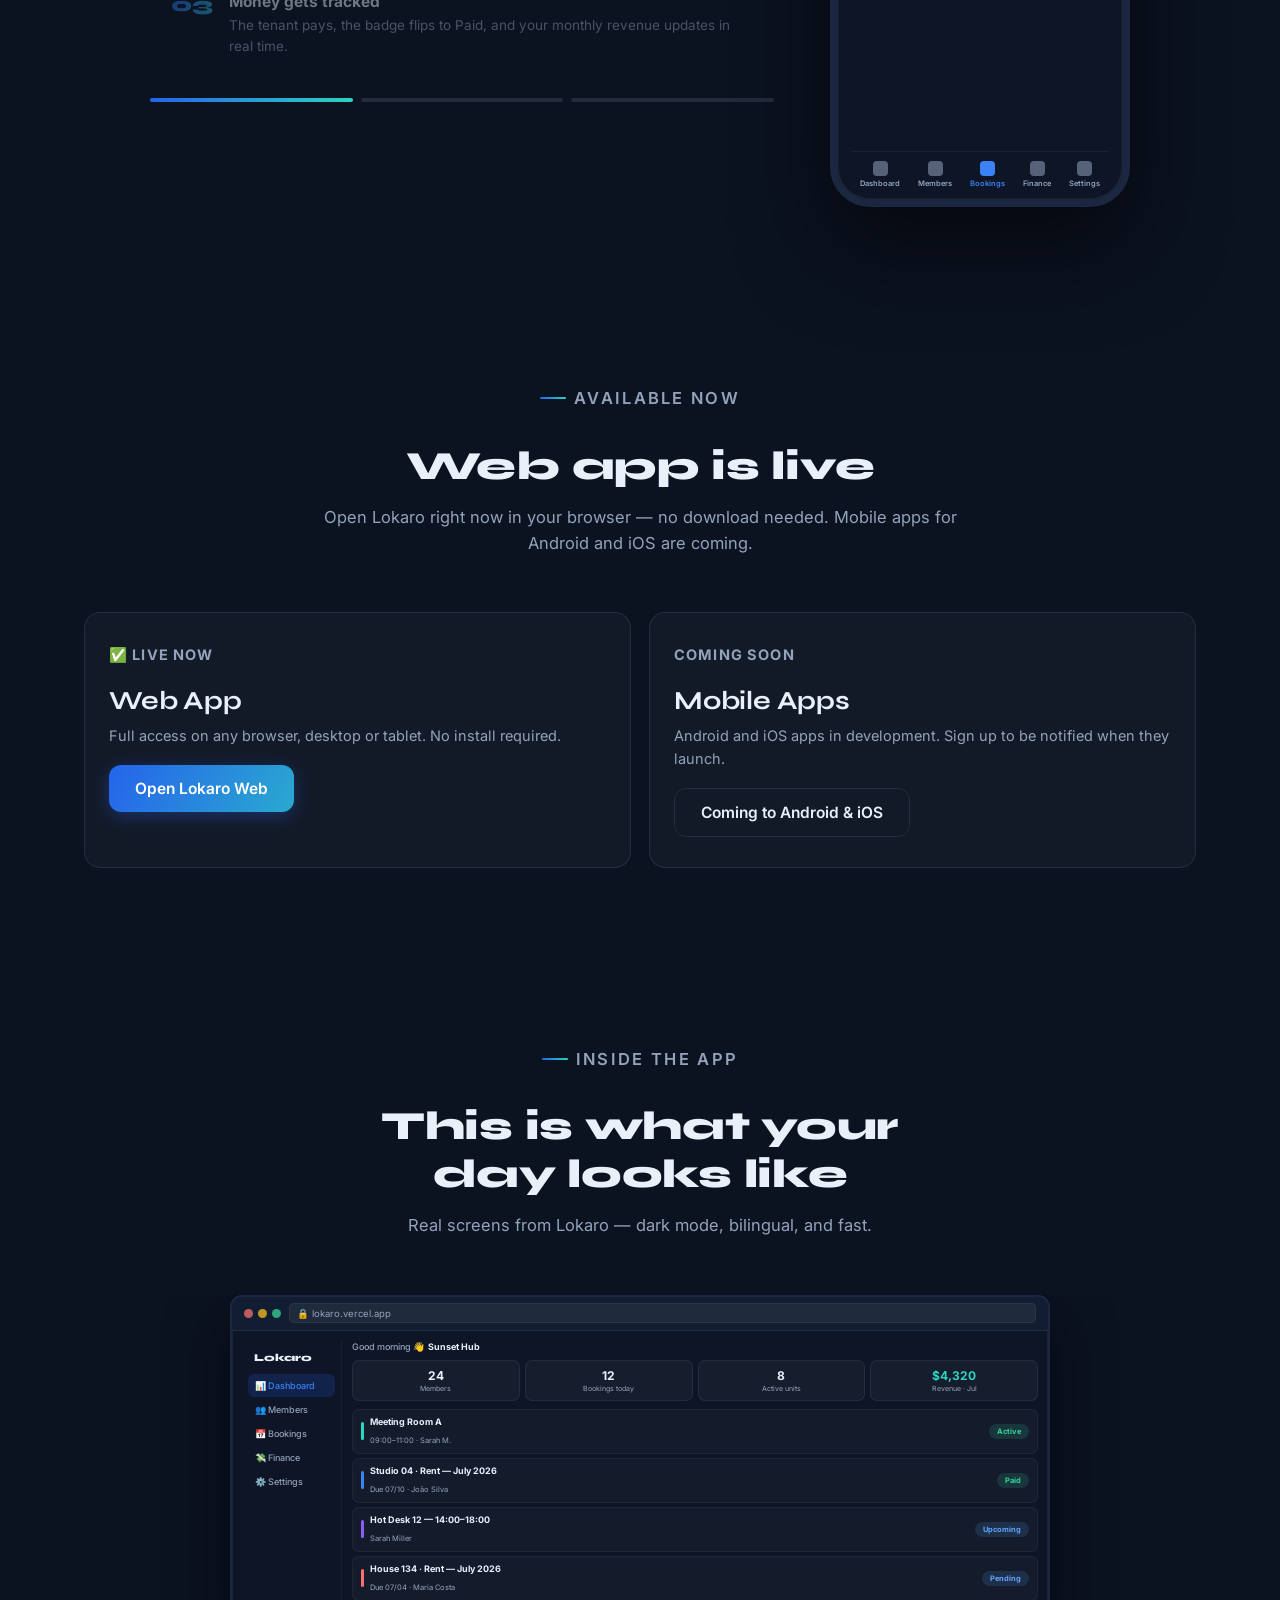
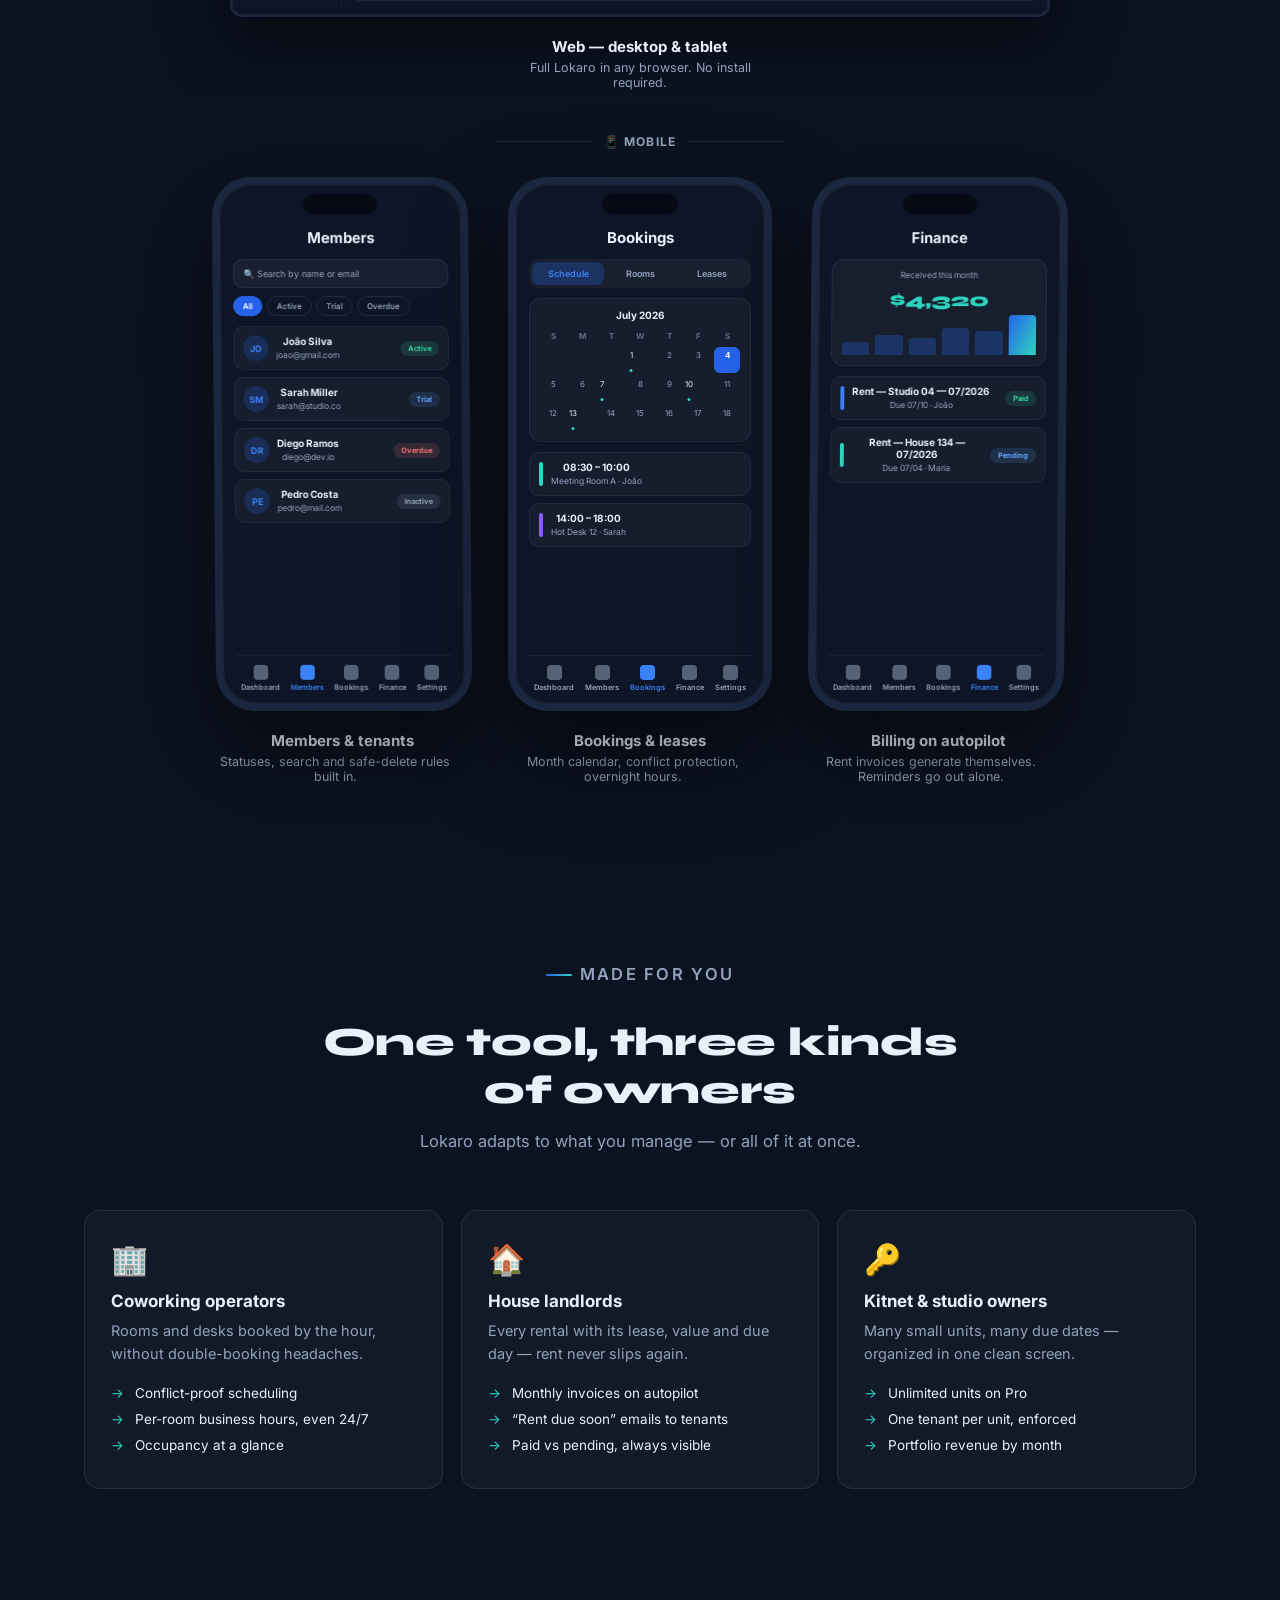
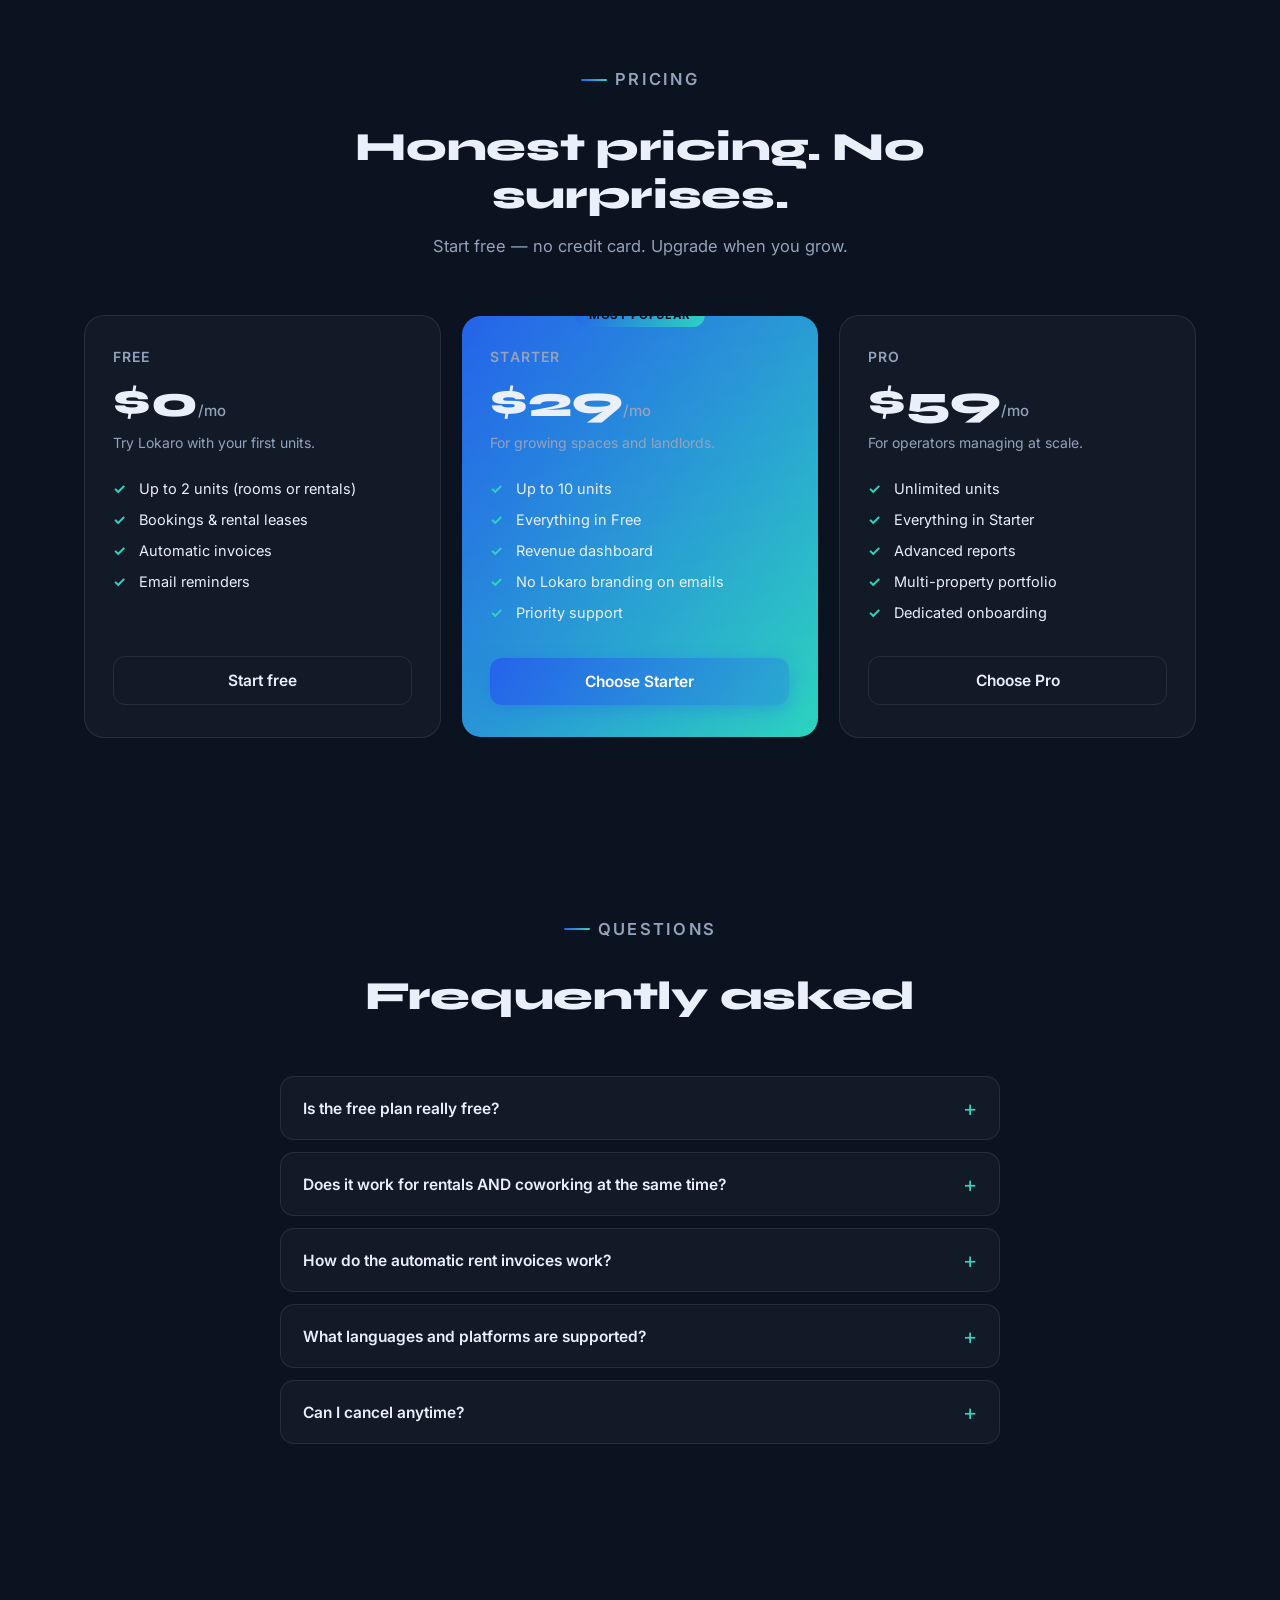
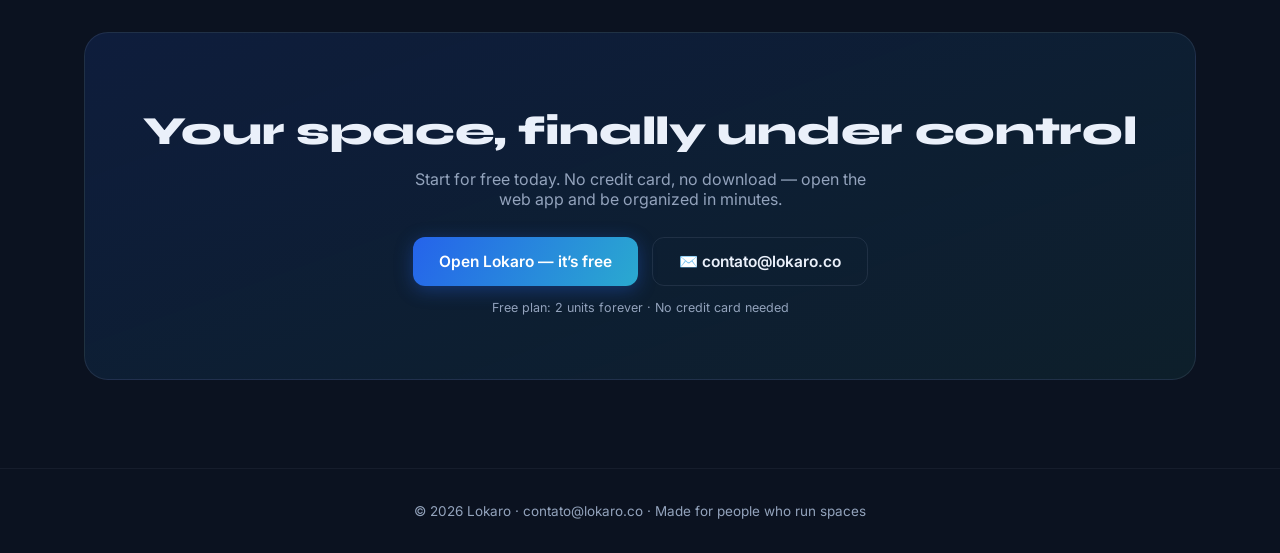
==== commit 8add5c08: "feat: support button copies email to clipboard with visual feedback" ====
--- a/index.html
+++ b/index.html
@@ -493,7 +493,7 @@
     <p style="color:var(--mut);max-width:460px;margin:10px auto 0" data-i18n="cta.p">Start for free today. No credit card, no download — open the web app and be organized in minutes.</p>
     <div class="cta-row" style="justify-content:center;margin-top:28px;flex-wrap:wrap">
       <a class="btn primary" href="https://lokaro.vercel.app/" target="_blank" rel="noopener" data-i18n="cta.btn1">Open Lokaro — it’s free</a>
-      <a class="btn ghost" href="mailto:contato@lokaro.co" data-i18n="cta.btn2">✉️ Contact support</a>
+      <a class="btn ghost support-email" href="mailto:contato@lokaro.co" data-email="contato@lokaro.co" data-i18n="cta.btn2">✉️ contato@lokaro.co</a>
     </div>
     <p class="form-note" data-i18n="cta.note">Free plan: 2 units forever · No credit card needed</p>
   </div>
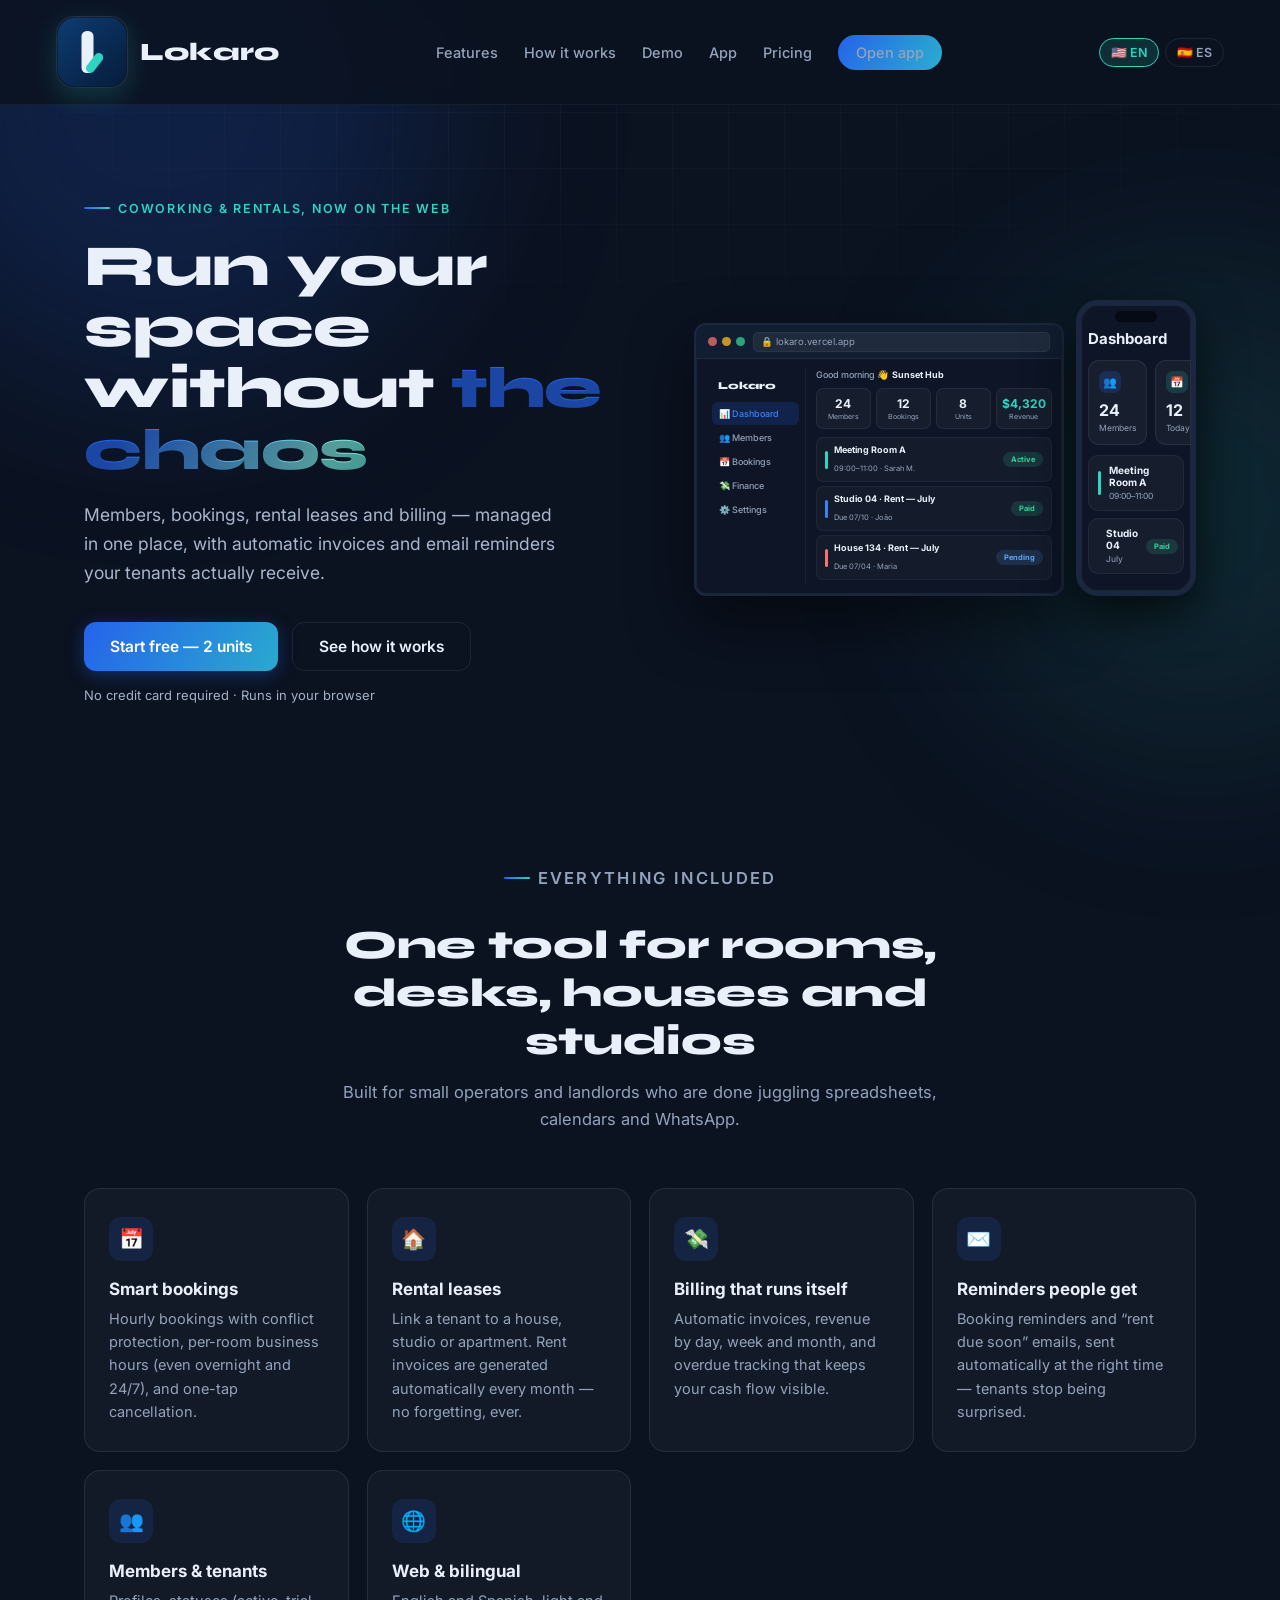
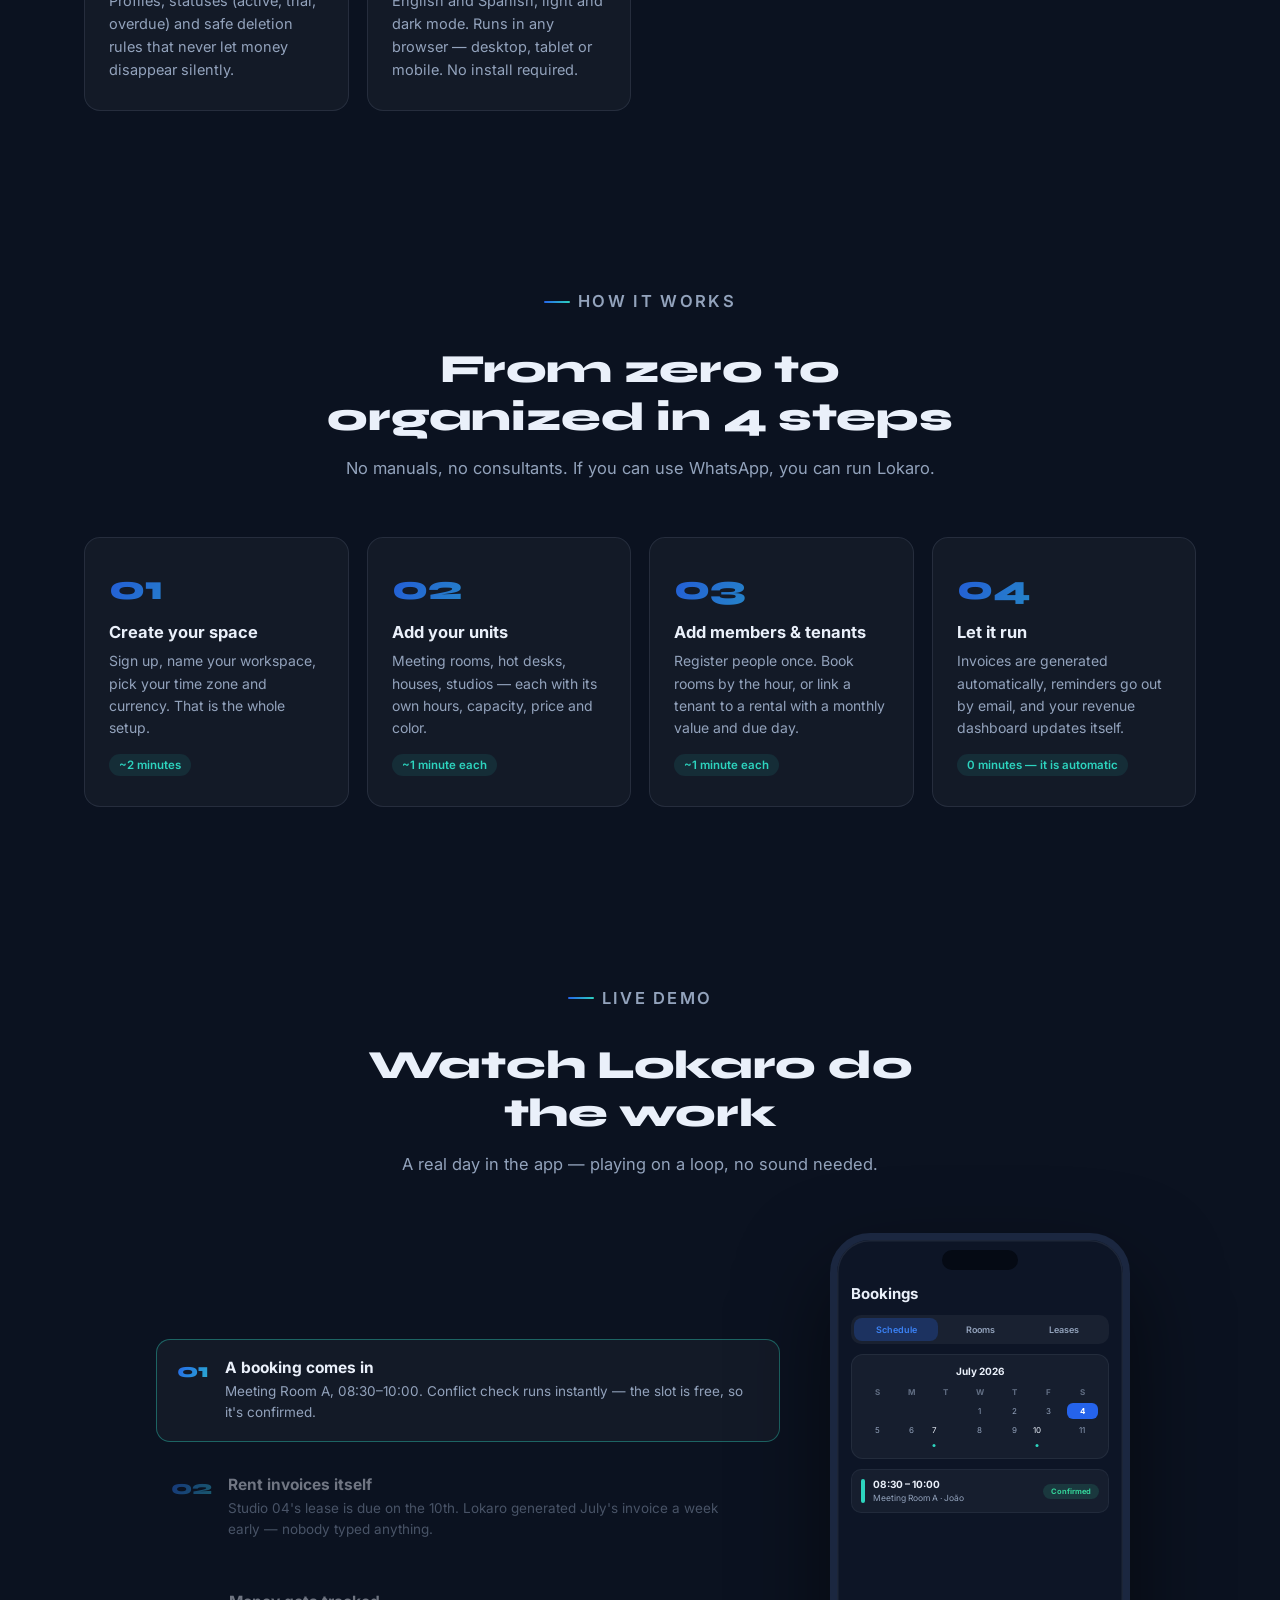
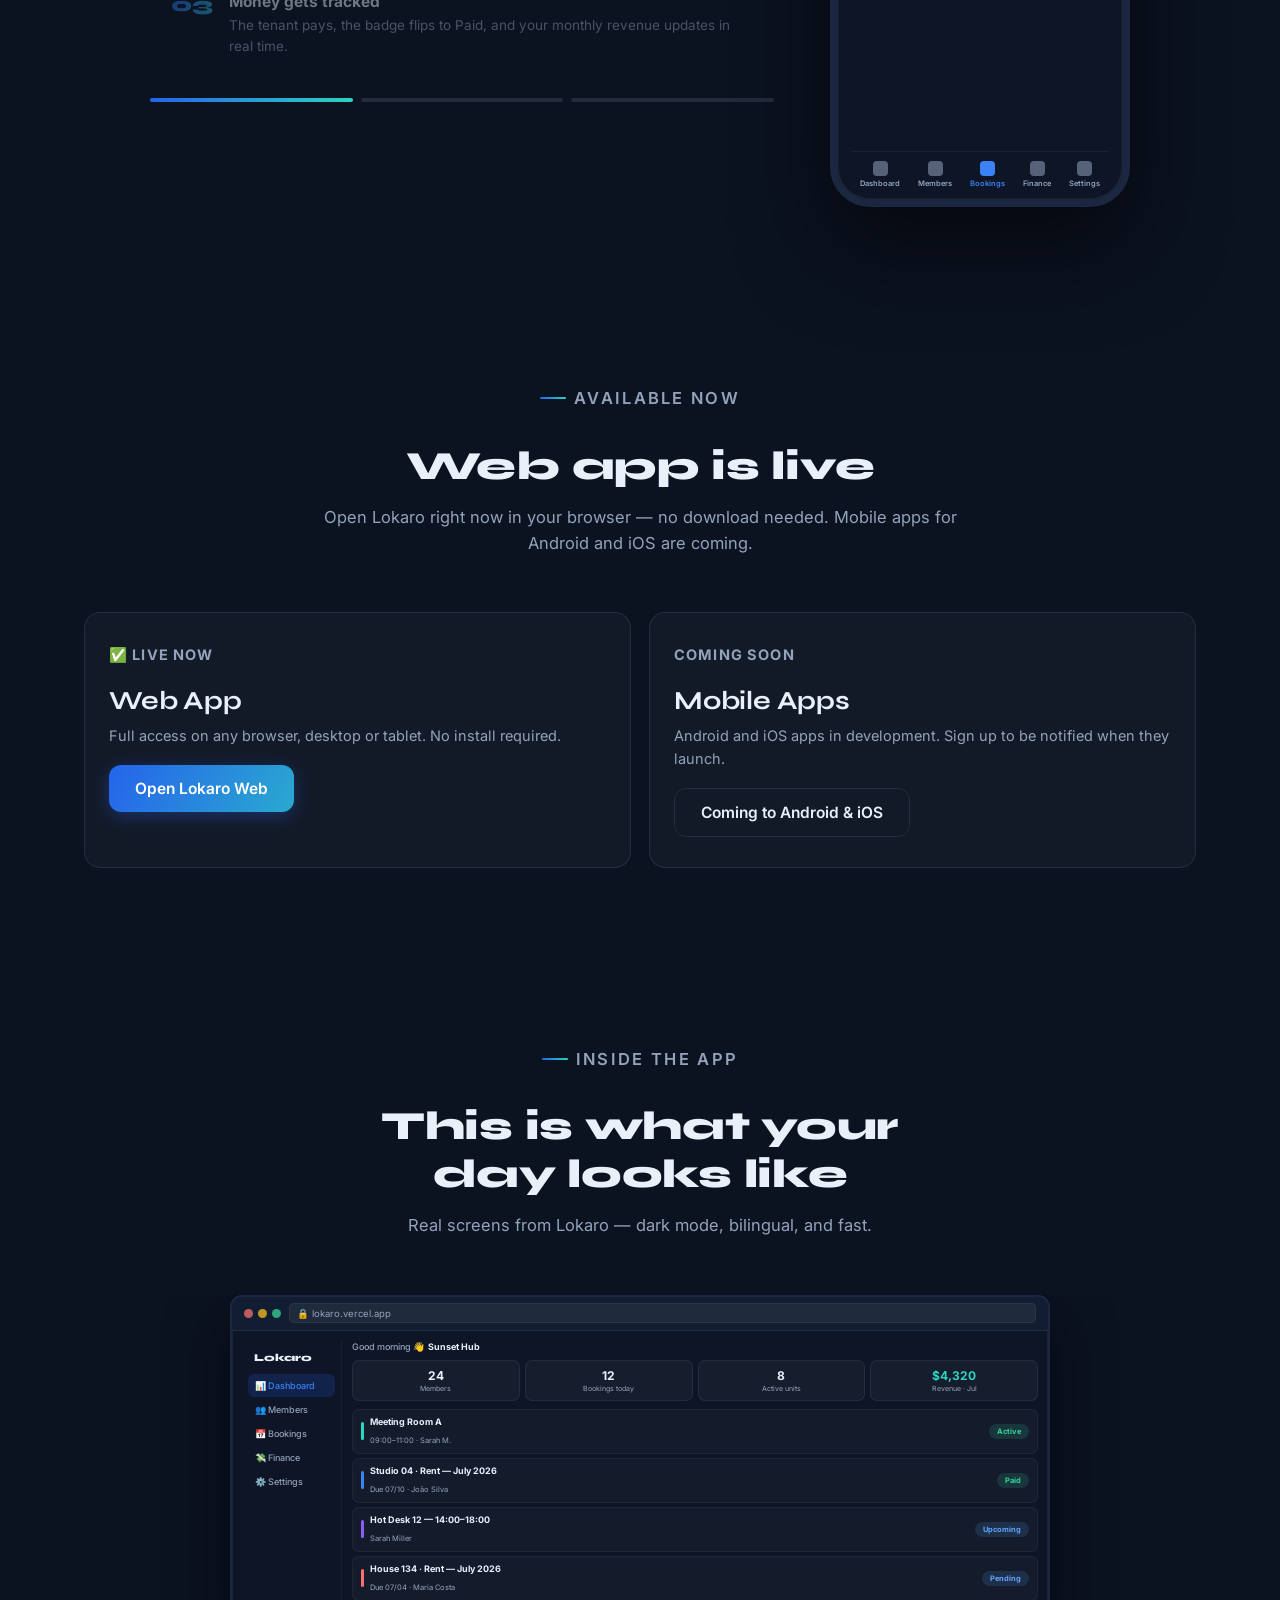
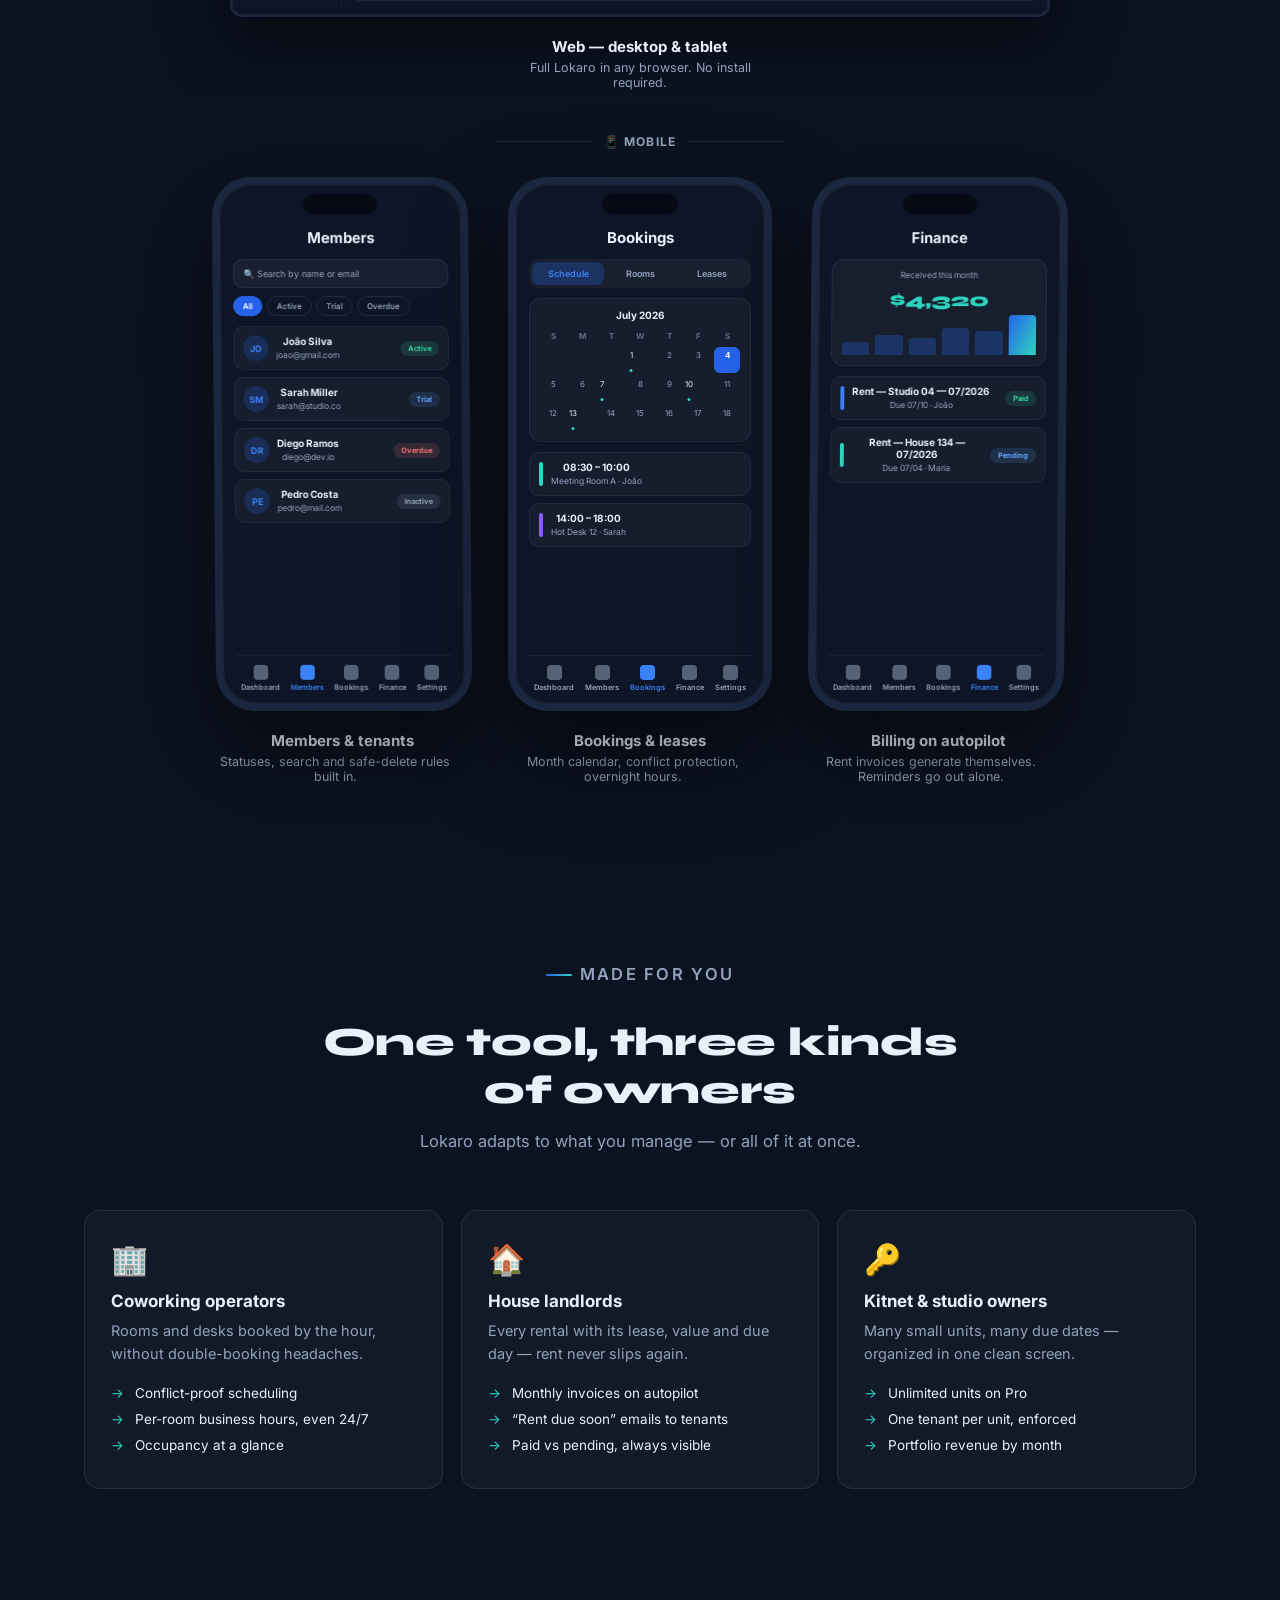
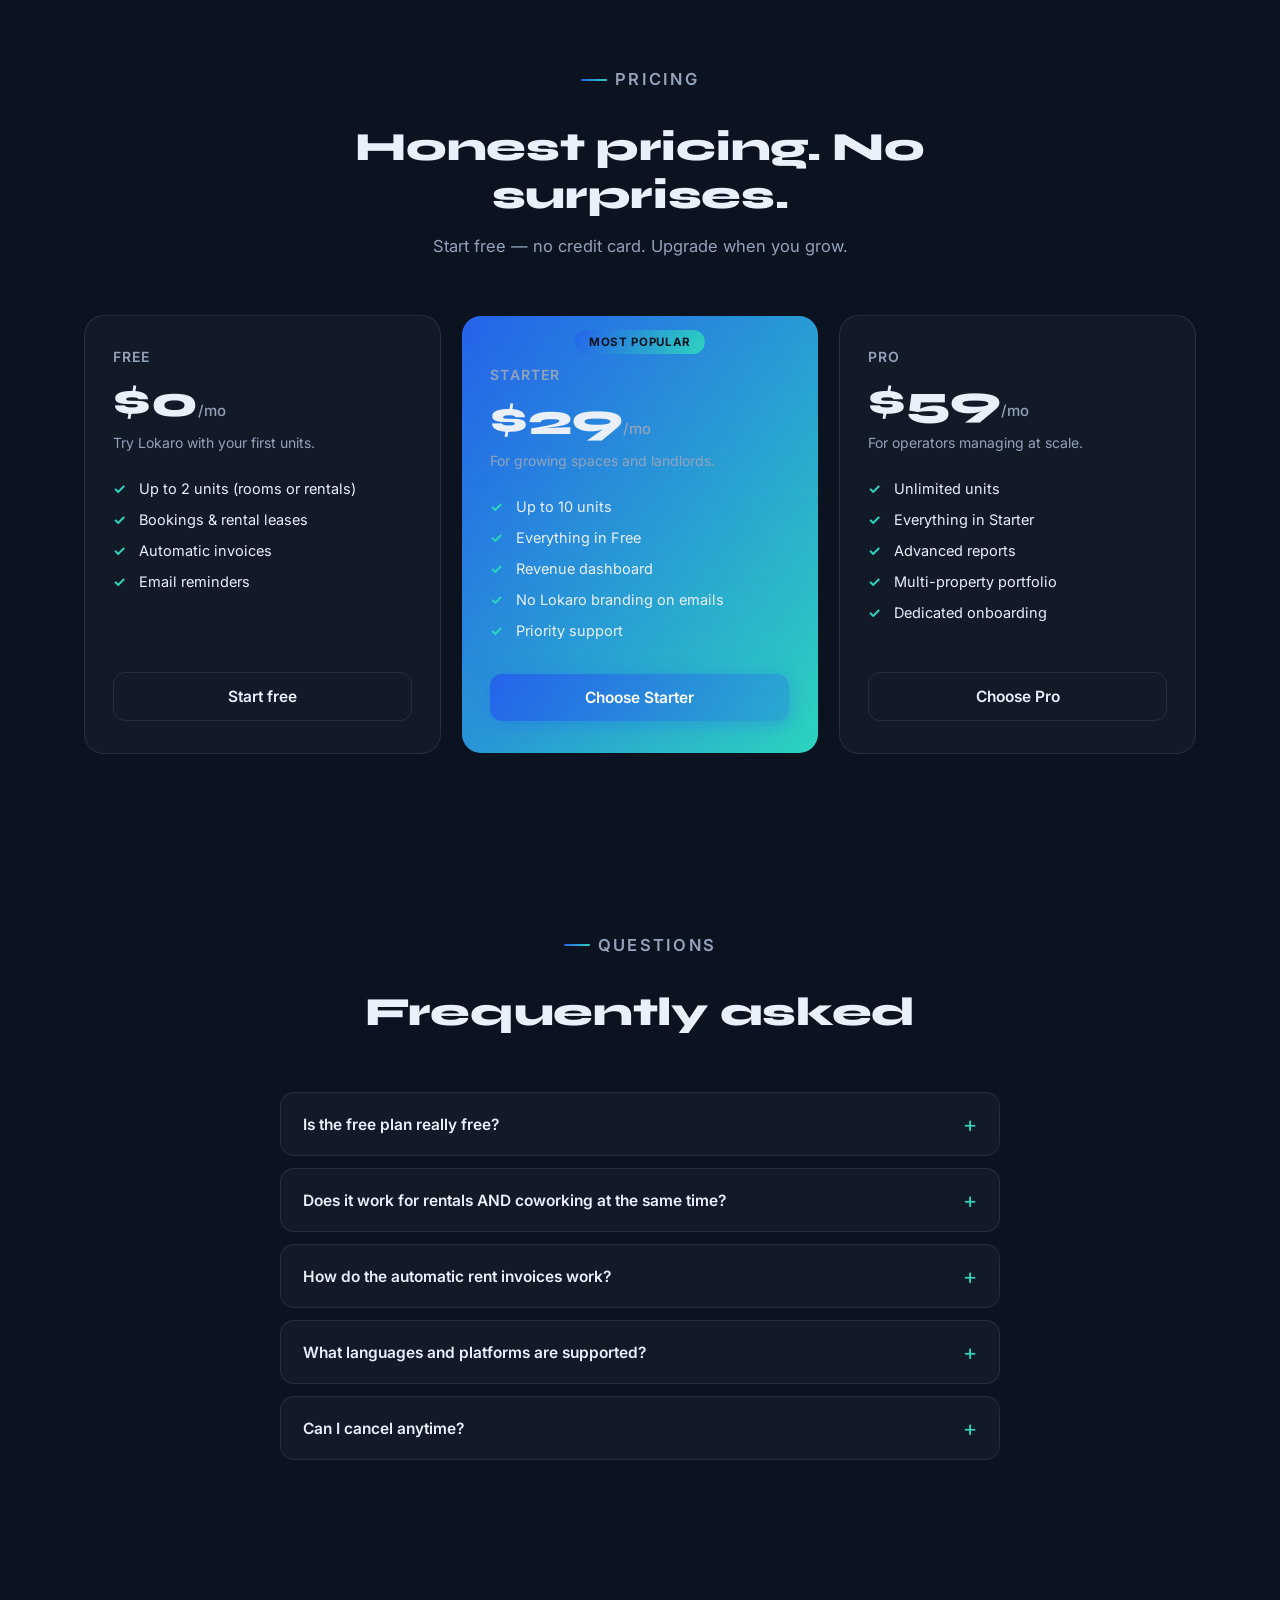
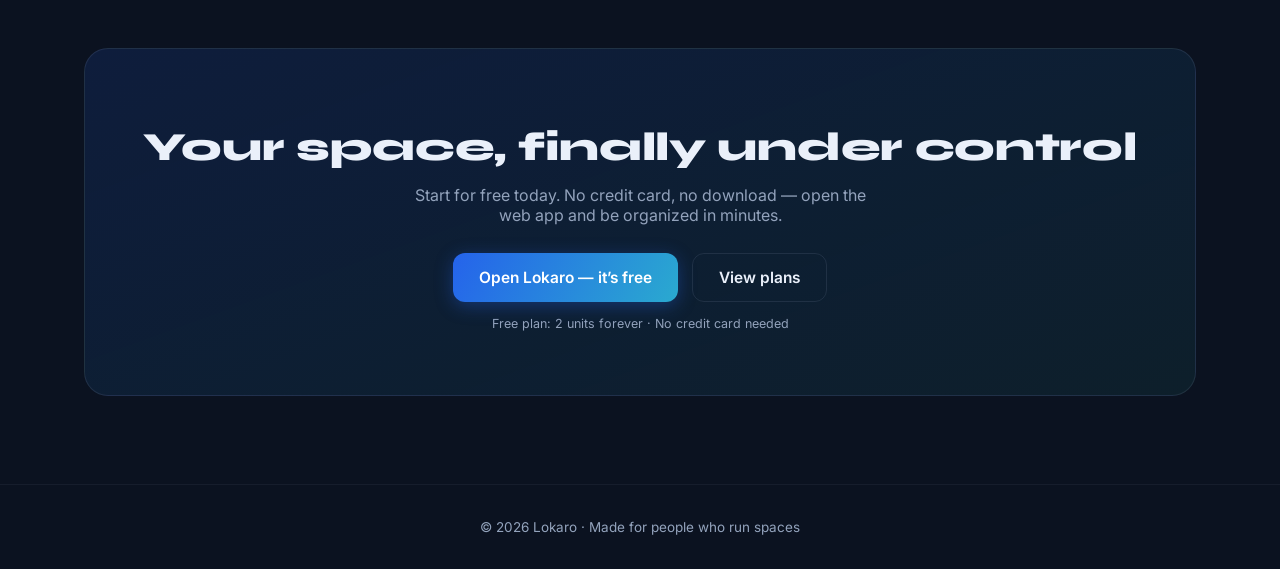
==== commit 44111732: "fix(plans): remover fluxos por email da landing e suporte" ====
--- a/index.html
+++ b/index.html
@@ -493,14 +493,14 @@
     <p style="color:var(--mut);max-width:460px;margin:10px auto 0" data-i18n="cta.p">Start for free today. No credit card, no download — open the web app and be organized in minutes.</p>
     <div class="cta-row" style="justify-content:center;margin-top:28px;flex-wrap:wrap">
       <a class="btn primary" href="https://lokaro.vercel.app/" target="_blank" rel="noopener" data-i18n="cta.btn1">Open Lokaro — it’s free</a>
-      <a class="btn ghost support-email" href="mailto:contato@lokaro.co" data-email="contato@lokaro.co" data-i18n="cta.btn2">✉️ contato@lokaro.co</a>
+      <a class="btn ghost" href="#pricing" data-i18n="cta.btn2">View plans</a>
     </div>
     <p class="form-note" data-i18n="cta.note">Free plan: 2 units forever · No credit card needed</p>
   </div>
 </section>
 
 <footer>
-  <p>© 2026 Lokaro · <a href="mailto:contato@lokaro.co">contato@lokaro.co</a> · <span data-i18n="footer.tagline">Made for people who run spaces</span></p>
+  <p>© 2026 Lokaro · <span data-i18n="footer.tagline">Made for people who run spaces</span></p>
 </footer>
 
 <script src="js/main.js"></script>
--- a/css/style.css
+++ b/css/style.css
@@ -199,15 +199,16 @@
   background:linear-gradient(170deg,rgba(37,99,235,.16),rgba(45,212,191,.08));
   border:1.5px solid transparent;
   background-clip:padding-box;
+  padding-top:50px;
 }
 .plan.featured::before{
   content:"";position:absolute;inset:-1.5px;border-radius:21px;z-index:-1;background:var(--grad);
 }
 .plan.featured:hover{box-shadow:0 26px 60px rgba(37,99,235,.35)}
 .pop{
-  position:absolute;top:-13px;left:50%;transform:translateX(-50%);
+  position:absolute;top:14px;left:50%;transform:translateX(-50%);
   font-size:11.5px;font-weight:700;letter-spacing:.06em;color:#06131f;
-  background:var(--grad);padding:5px 14px;border-radius:999px;
+  background:var(--grad);padding:5px 14px;border-radius:999px;white-space:nowrap;
 }
 .plan .pname{font-size:14px;font-weight:600;letter-spacing:.08em;text-transform:uppercase;color:var(--mut);margin-bottom:10px}
 .plan .price{font-family:'Syne',sans-serif;font-size:44px;font-weight:800;margin-bottom:6px}
@@ -372,6 +373,67 @@
 .pbars i{flex:1;border-radius:4px 4px 0 0;background:rgba(37,99,235,.3);font-style:normal}
 .pbars i.hi{background:var(--grad)}
 
+/* Finance expenses widget */
+.exp-widget{
+  margin-top:8px;
+  border:1px solid rgba(147,163,188,.16);
+  border-radius:10px;
+  padding:8px;
+  background:rgba(255,255,255,.03);
+}
+.exp-head{display:flex;align-items:center;justify-content:space-between;gap:8px;margin-bottom:6px}
+.exp-head b{font-size:8.5px;letter-spacing:.04em;text-transform:uppercase;color:var(--ink)}
+.exp-toggle{
+  border:1px solid rgba(147,163,188,.25);
+  background:rgba(255,255,255,.06);
+  color:var(--ink);
+  border-radius:999px;
+  padding:3px 8px;
+  font-size:7.5px;
+  font-weight:700;
+  cursor:pointer;
+}
+.exp-form{display:grid;grid-template-columns:1fr 1fr;gap:6px;margin-bottom:6px}
+.exp-form.is-hidden{display:none}
+.exp-form input,.exp-form select{
+  width:100%;
+  border:1px solid rgba(147,163,188,.22);
+  background:rgba(255,255,255,.04);
+  color:var(--ink);
+  border-radius:6px;
+  padding:5px 6px;
+  font-size:8px;
+  outline:none;
+}
+.exp-form input::placeholder{color:var(--mut)}
+.exp-form .full{grid-column:1 / -1}
+.exp-form button{
+  justify-self:start;
+  border:1px solid rgba(45,212,191,.36);
+  background:rgba(45,212,191,.12);
+  color:#C6FFF2;
+  border-radius:999px;
+  padding:4px 10px;
+  font-size:8px;
+  font-weight:700;
+  cursor:pointer;
+}
+.exp-msg{font-size:7.5px;color:var(--mut);min-height:11px;margin-bottom:5px}
+.exp-totals,.exp-list{display:grid;gap:4px}
+.exp-row,.exp-item{
+  display:flex;
+  align-items:center;
+  justify-content:space-between;
+  gap:8px;
+  border:1px solid rgba(147,163,188,.14);
+  border-radius:6px;
+  padding:4px 6px;
+  font-size:7.7px;
+}
+.exp-row span,.exp-item small{color:var(--mut)}
+.exp-row b,.exp-item b{color:var(--ink)}
+.exp-empty{font-size:7.5px;color:var(--mut)}
+
 /* ---------- Showcase (Inside the app) ---------- */
 .showcase{
   display:flex;justify-content:center;align-items:flex-start;gap:34px;
